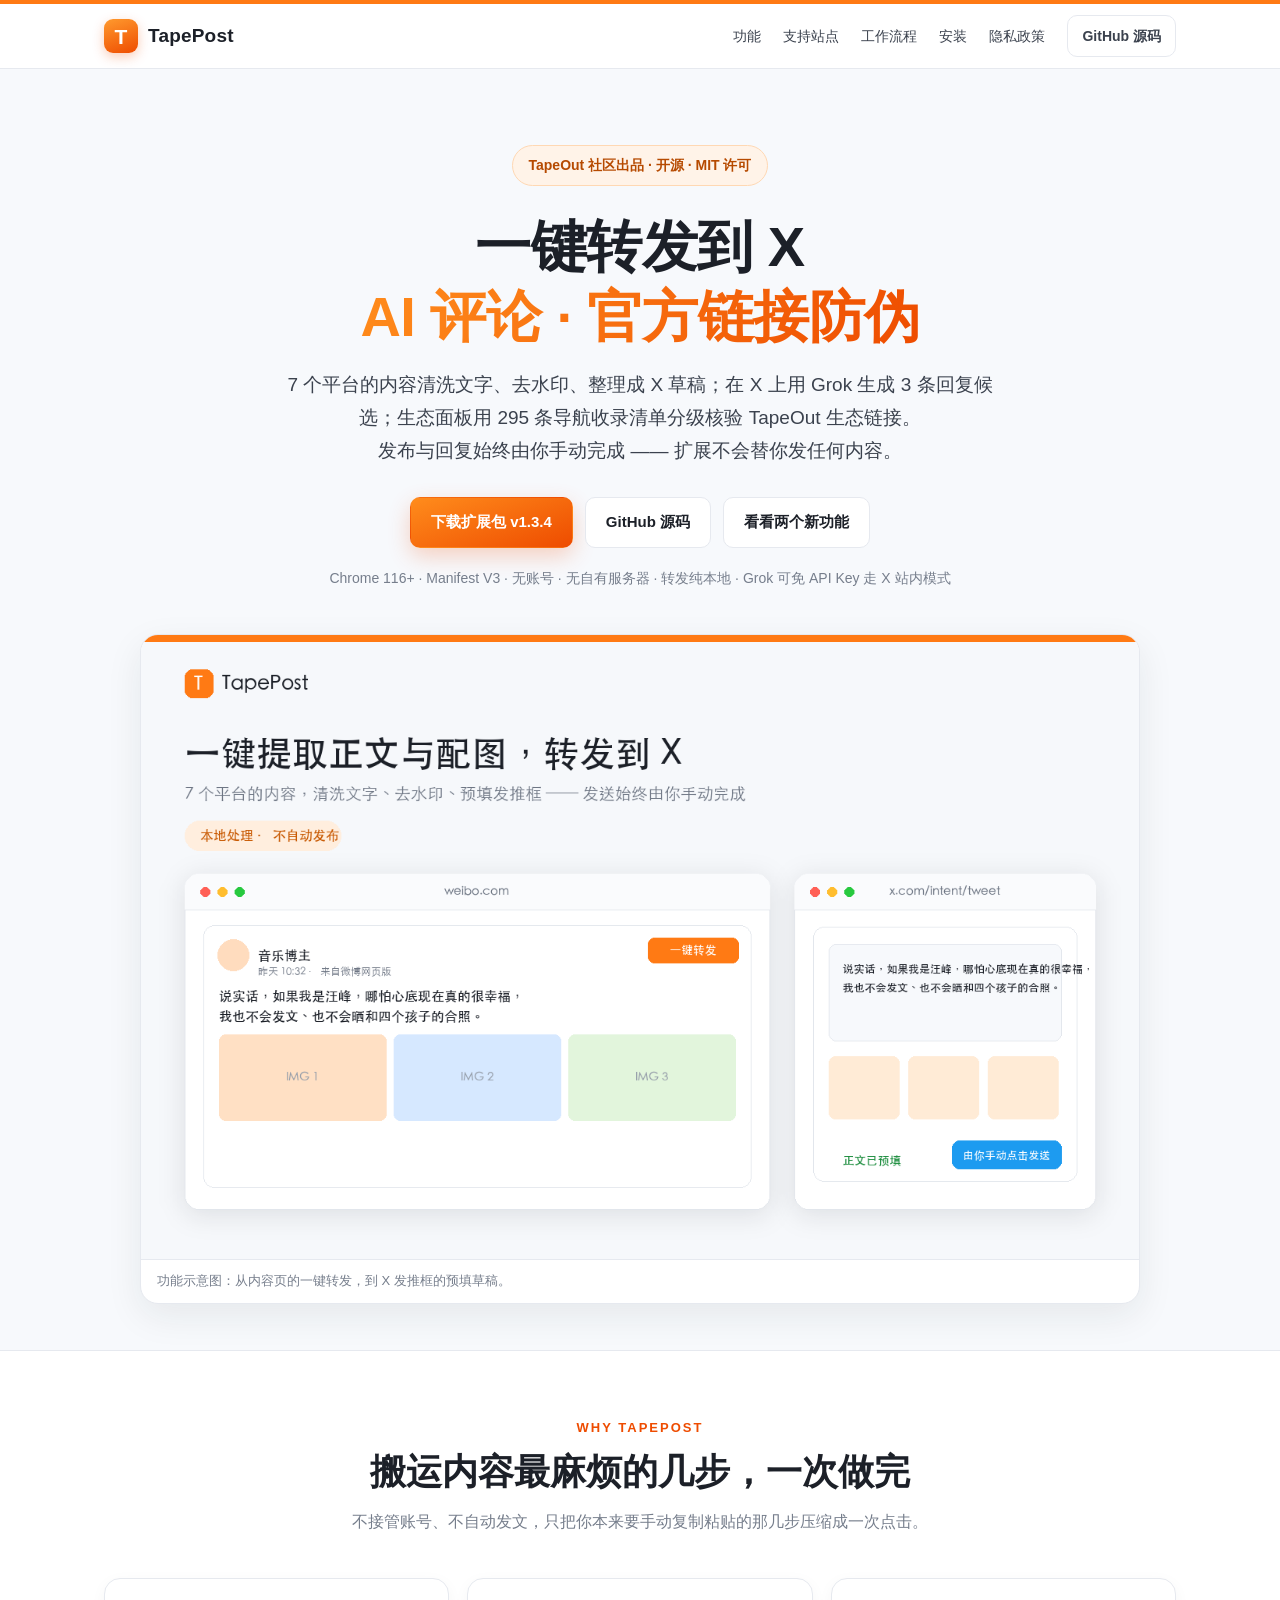
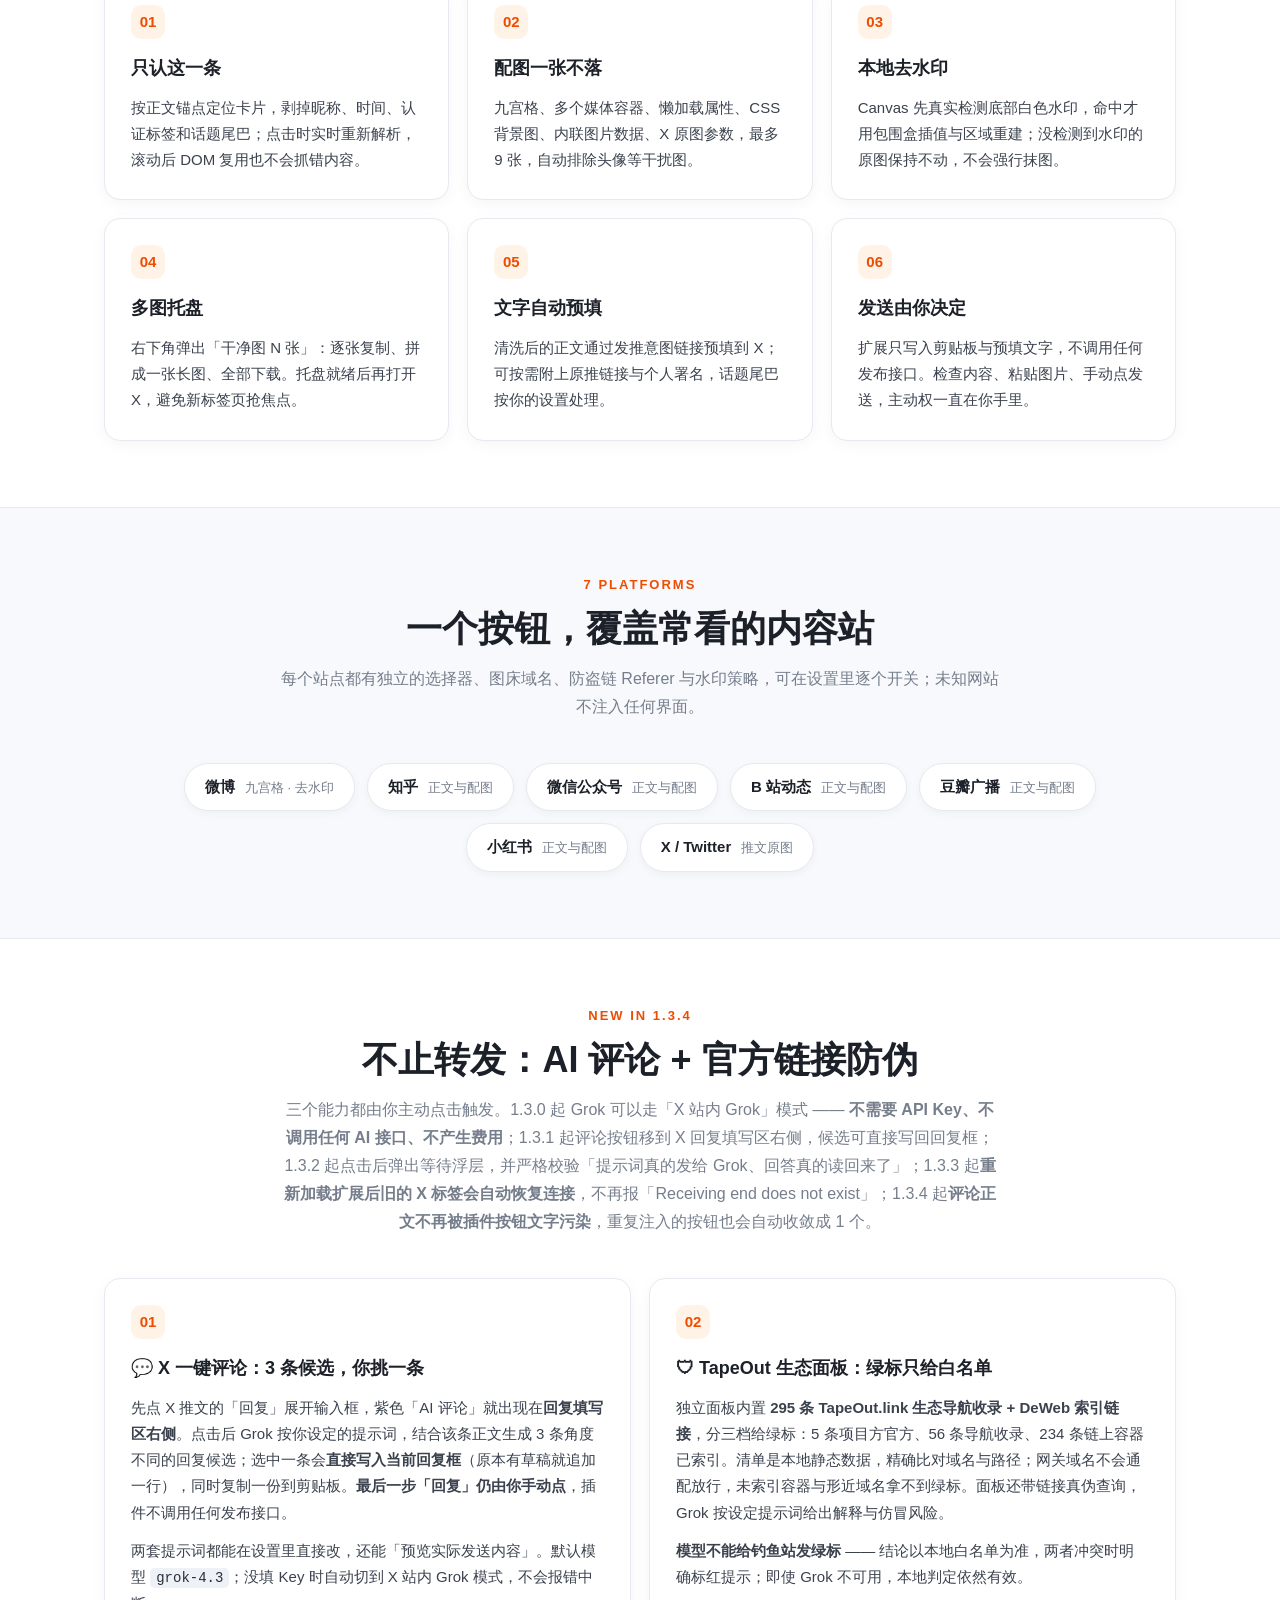
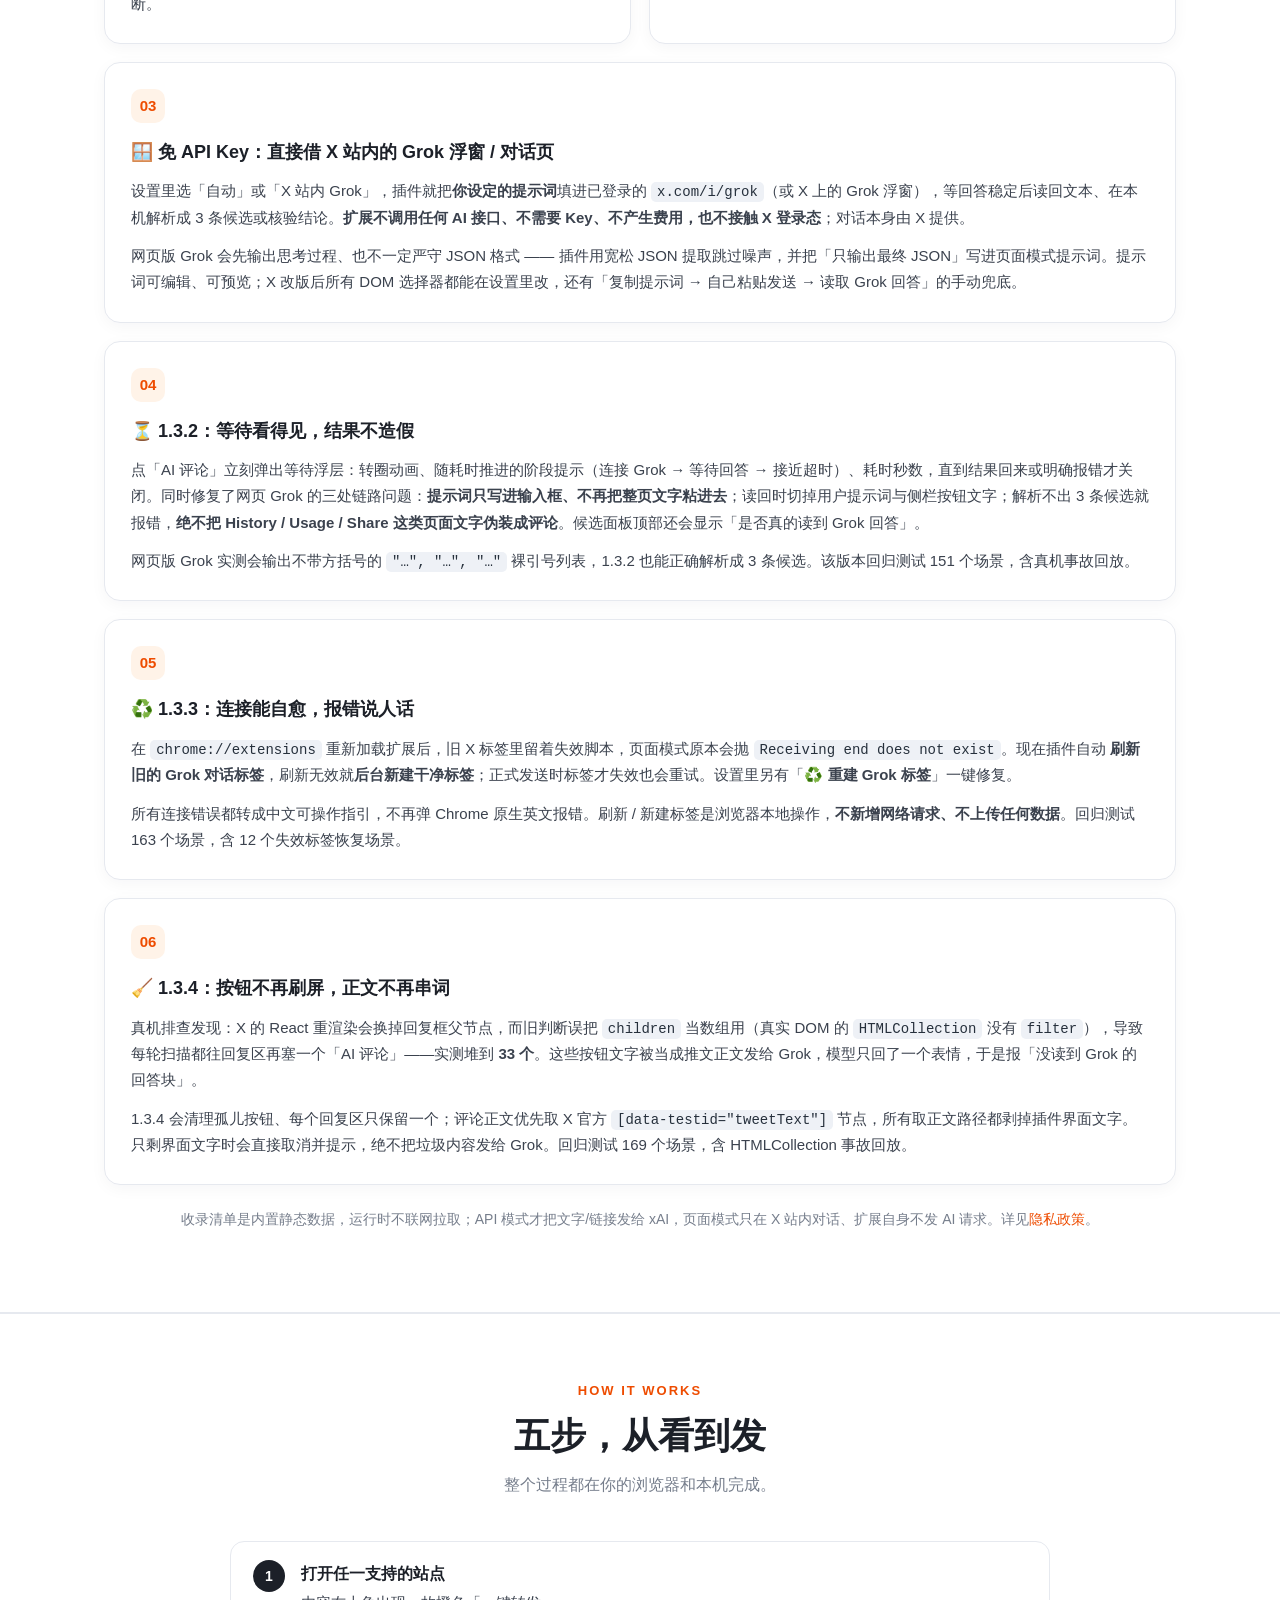
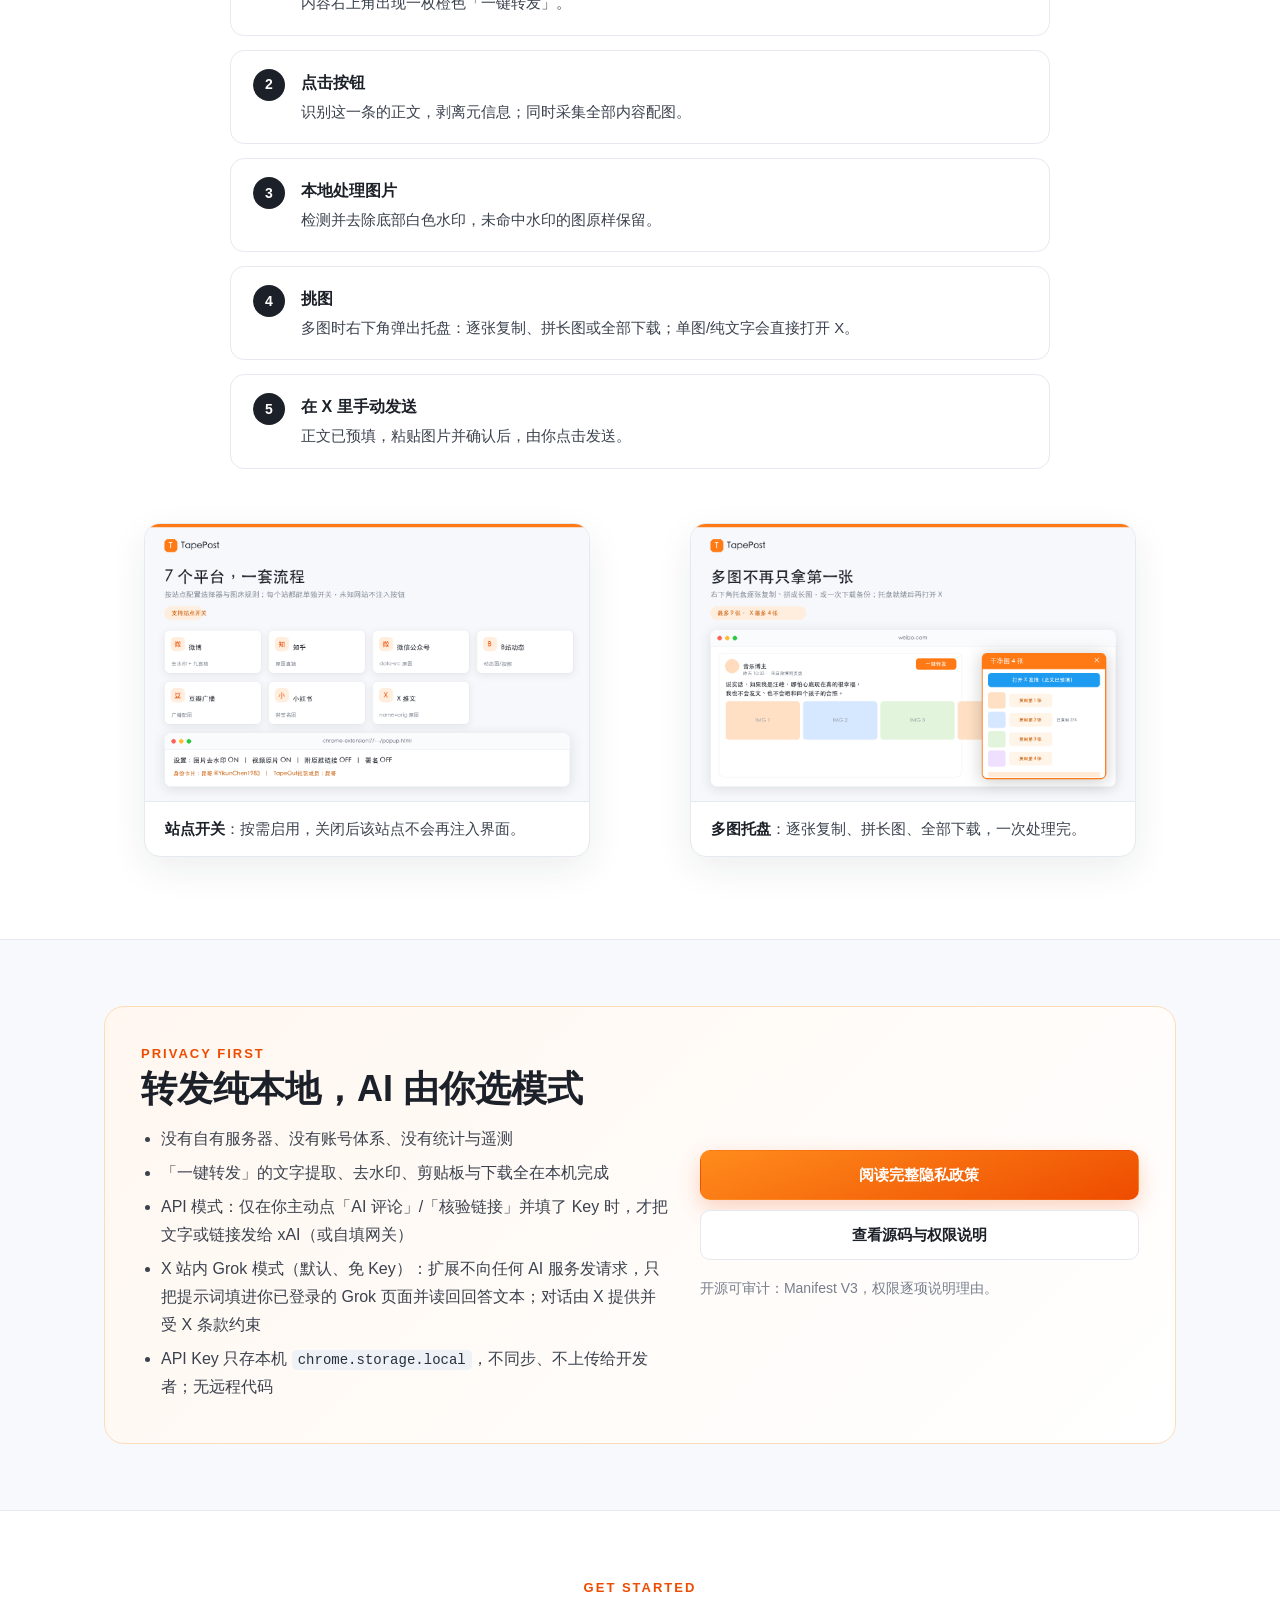
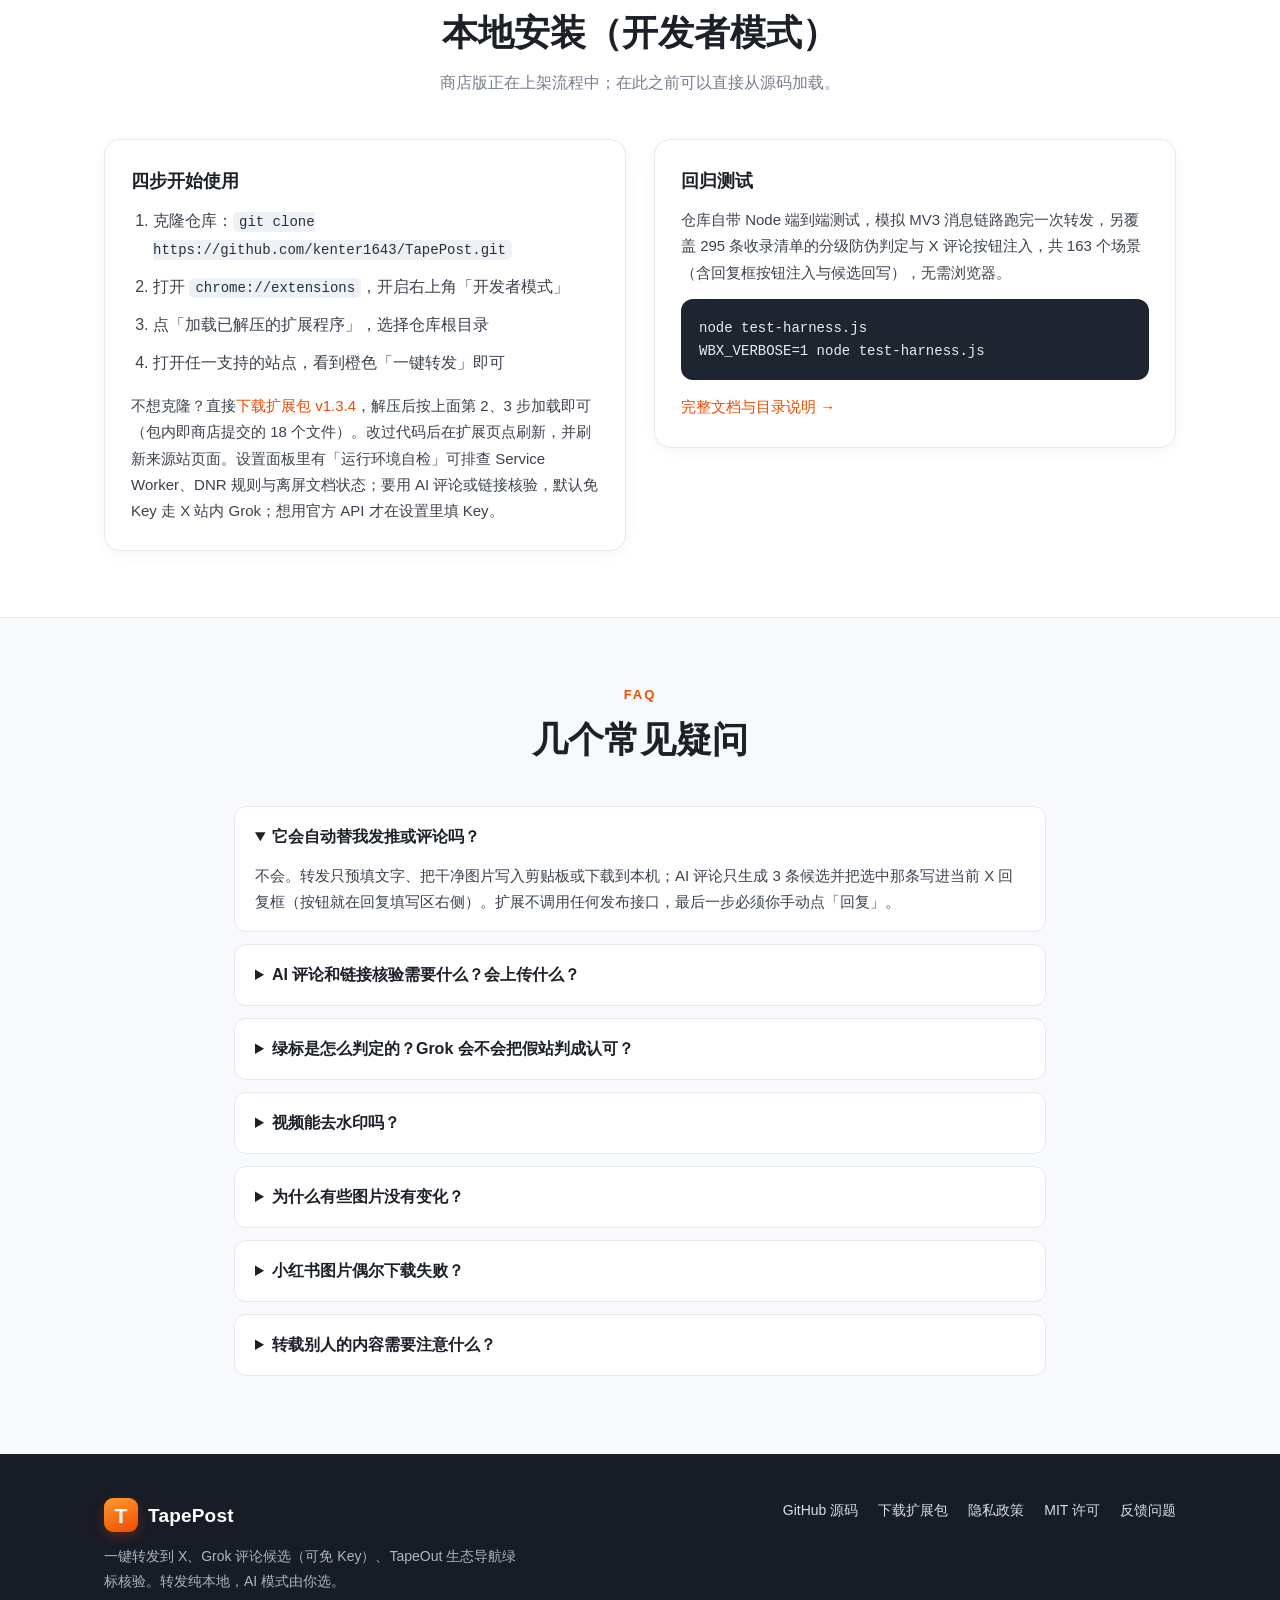
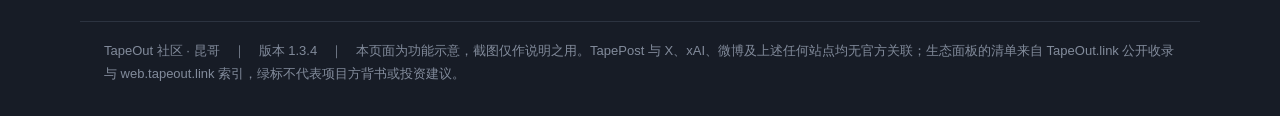
==== docs/index.html @ f0381701 "TapePost 1.3.4: 修复回复框重复注入 33 个 AI 评论按钮导致正文被污染、Grok 读不到回答" ====
<!doctype html>
<html lang="zh-CN">
<head>
<meta charset="utf-8">
<meta name="viewport" content="width=device-width, initial-scale=1">
<title>TapePost · 一键转发到 X</title>
<meta name="description" content="TapePost 是一个纯本地的 Chrome 扩展：在微博、知乎、公众号、B站动态、豆瓣、小红书、X 一键提取正文与全部配图，清洗文字、去水印，预填到 X 由你手动发送。无服务器、无遥测。">
<meta property="og:title" content="TapePost · 一键转发到 X">
<meta property="og:description" content="7 个平台的内容，整理成一条 X 草稿素材。发送始终由你手动完成。">
<meta property="og:image" content="assets/screenshots/01_overview_1280x800.png">
<link rel="icon" href="assets/icon256.png">
<style>
  :root{
    --orange:#ff7a14; --orange-deep:#ee4c00; --orange-soft:#fff3e8;
    --ink:#1c2028; --body:#3b424e; --muted:#767e8c; --line:#e6e9ef;
    --bg:#f7f9fc; --card:#ffffff; --blue:#1d9bf0;
    --shadow:0 12px 36px rgba(28,32,40,.08);
  }
  *{box-sizing:border-box}
  html{scroll-behavior:smooth}
  body{margin:0;background:var(--bg);color:var(--body);
       font:16px/1.75 -apple-system,BlinkMacSystemFont,"PingFang SC","Hiragino Sans GB","Microsoft YaHei",sans-serif;}
  a{color:var(--orange-deep);text-decoration:none}
  a:hover{text-decoration:underline}
  img{max-width:100%;display:block}
  .wrap{max-width:1120px;margin:0 auto;padding:0 24px}
  .top{border-top:4px solid var(--orange)}

  header{position:sticky;top:0;z-index:20;background:rgba(255,255,255,.92);
         backdrop-filter:saturate(180%) blur(12px);border-bottom:1px solid var(--line)}
  .nav{display:flex;align-items:center;gap:28px;height:64px}
  .brand{display:flex;align-items:center;gap:10px;font-size:19px;font-weight:800;color:var(--ink);letter-spacing:.2px}
  .brand:hover{text-decoration:none}
  .mark{width:34px;height:34px;border-radius:9px;background:linear-gradient(160deg,#ff9a2e,var(--orange-deep));
        color:#fff;display:grid;place-items:center;font-size:21px;font-weight:800;
        box-shadow:0 4px 12px rgba(238,76,0,.28)}
  .nav-links{display:flex;gap:22px;margin-left:auto;align-items:center;font-size:14px}
  .nav-links a{color:var(--body)}
  .btn{display:inline-flex;align-items:center;justify-content:center;gap:8px;
       padding:11px 20px;border-radius:10px;font-size:15px;font-weight:600;
       border:1px solid transparent;transition:transform .15s ease,box-shadow .15s ease}
  .btn:hover{text-decoration:none;transform:translateY(-1px)}
  .btn-primary{background:linear-gradient(160deg,#ff8c1c,var(--orange-deep));color:#fff;
               box-shadow:0 8px 22px rgba(238,76,0,.24)}
  .btn-ghost{background:#fff;color:var(--ink);border-color:var(--line)}
  .btn-sm{padding:8px 14px;font-size:14px}
  .btn-blue{background:var(--blue);color:#fff}

  .hero{padding:76px 0 46px;text-align:center}
  .eyebrow{display:inline-flex;align-items:center;gap:8px;background:var(--orange-soft);
           border:1px solid #ffd8b3;color:#b64a00;border-radius:999px;
           padding:7px 16px;font-size:14px;font-weight:600}
  h1{font-size:clamp(34px,5.2vw,56px);line-height:1.25;color:var(--ink);
     margin:26px 0 16px;letter-spacing:-.5px;font-weight:800}
  h1 .accent{background:linear-gradient(120deg,#ff8c1c,#ee4c00);-webkit-background-clip:text;
             background-clip:text;color:transparent}
  .lead{font-size:19px;max-width:720px;margin:0 auto;color:var(--body)}
  .hero-actions{display:flex;gap:12px;justify-content:center;flex-wrap:wrap;margin:30px 0 18px}
  .micro{font-size:14px;color:var(--muted)}
  .hero-shot{margin:44px auto 0;max-width:1000px;border-radius:18px;overflow:hidden;
             border:1px solid var(--line);box-shadow:var(--shadow);background:#fff}
  .hero-shot figcaption{font-size:13px;color:var(--muted);padding:10px 16px;
                        border-top:1px solid var(--line);text-align:left}

  section{padding:66px 0}
  section.alt{background:#fff;border-top:1px solid var(--line);border-bottom:1px solid var(--line)}
  .sec-head{max-width:720px;margin:0 auto 42px;text-align:center}
  .kicker{font-size:13px;font-weight:700;letter-spacing:2px;color:var(--orange-deep);text-transform:uppercase}
  h2{font-size:clamp(26px,3.4vw,36px);color:var(--ink);margin:10px 0 12px;line-height:1.3}
  .sec-head p{color:var(--muted);margin:0}

  .grid{display:grid;gap:18px}
  .grid-3{grid-template-columns:repeat(3,1fr)}
  .grid-2{grid-template-columns:repeat(2,1fr)}
  .card{background:var(--card);border:1px solid var(--line);border-radius:16px;
        padding:26px;box-shadow:0 4px 16px rgba(28,32,40,.04)}
  .card h3{margin:0 0 10px;font-size:18px;color:var(--ink)}
  .card p{margin:0;font-size:15px;color:var(--body)}
  .num{display:inline-grid;place-items:center;width:34px;height:34px;border-radius:10px;
       background:var(--orange-soft);color:var(--orange-deep);font-weight:800;font-size:15px;margin-bottom:14px}

  .sites{display:flex;flex-wrap:wrap;gap:12px;justify-content:center}
  .chip{background:#fff;border:1px solid var(--line);border-radius:999px;
        padding:10px 20px;font-size:15px;font-weight:600;color:var(--ink);
        box-shadow:0 3px 10px rgba(28,32,40,.04)}
  .chip span{color:var(--muted);font-weight:400;font-size:13px;margin-left:6px}

  .steps{counter-reset:s;display:grid;gap:14px;max-width:820px;margin:0 auto}
  .step{display:flex;gap:16px;align-items:flex-start;background:#fff;
        border:1px solid var(--line);border-radius:14px;padding:18px 22px}
  .step .n{flex:0 0 32px;height:32px;border-radius:50%;background:var(--ink);color:#fff;
           display:grid;place-items:center;font-weight:700;font-size:14px}
  .step strong{color:var(--ink)}
  .step p{margin:2px 0 0;font-size:15px}

  .shots{display:grid;grid-template-columns:1fr 1fr;gap:20px}
  .shot-card{background:#fff;border:1px solid var(--line);border-radius:16px;overflow:hidden;
             box-shadow:var(--shadow)}
  .shot-card img{width:100%;height:auto}
  .shot-card .cap{padding:14px 20px;font-size:15px;color:var(--body);border-top:1px solid var(--line)}
  .shot-card .cap strong{color:var(--ink)}

  .privacy-box{display:grid;grid-template-columns:1.2fr 1fr;gap:32px;align-items:center;
               background:linear-gradient(135deg,#fff7f0,#fff);border:1px solid #ffdcb8;
               border-radius:20px;padding:36px}
  .privacy-box h2{margin:0 0 12px}
  .privacy-box ul{margin:0;padding-left:20px}
  .privacy-box li{margin:6px 0}
  .privacy-actions{display:flex;flex-direction:column;gap:10px}

  .install{display:grid;grid-template-columns:1fr 1fr;gap:28px;align-items:start}
  .install ol{padding-left:22px;margin:0}
  .install li{margin:10px 0}
  code{background:#eef1f6;padding:2px 6px;border-radius:5px;font-size:14px;color:#26303c}
  pre{background:#1e2430;color:#e8edf5;border-radius:12px;padding:18px;overflow:auto;font-size:13px;line-height:1.6}
  pre code{background:none;color:inherit;padding:0}

  details{background:#fff;border:1px solid var(--line);border-radius:12px;padding:16px 20px;margin-bottom:12px}
  summary{cursor:pointer;font-weight:600;color:var(--ink)}
  details p{margin:12px 0 0;font-size:15px}

  footer{background:#171c26;color:#aeb6c4;padding:44px 0 32px;font-size:14px}
  .foot{display:flex;flex-wrap:wrap;gap:24px;justify-content:space-between;align-items:flex-start}
  .foot .brand{color:#fff}
  .foot a{color:#d8dee8}
  .foot-links{display:flex;gap:20px;flex-wrap:wrap}
  .fine{max-width:1120px;margin:28px auto 0;padding:18px 24px 0;border-top:1px solid #2c3340;color:#828b9b;font-size:13px}

  @media (max-width:860px){
    .grid-3,.grid-2,.shots,.privacy-box,.install{grid-template-columns:1fr}
    .nav-links a:not(.btn){display:none}
    .hero{padding:52px 0 30px}
    section{padding:48px 0}
    .privacy-box{padding:26px}
  }
</style>
</head>
<body>
<div class="top"></div>
<header>
  <div class="wrap nav">
    <a class="brand" href="#top"><span class="mark">T</span> TapePost</a>
    <nav class="nav-links">
      <a href="#features">功能</a>
      <a href="#sites">支持站点</a>
      <a href="#flow">工作流程</a>
      <a href="#install">安装</a>
      <a href="privacy.html">隐私政策</a>
      <a class="btn btn-ghost btn-sm" href="https://github.com/kenter1643/TapePost">GitHub 源码</a>
    </nav>
  </div>
</header>

<main id="top">
  <section class="hero">
    <div class="wrap">
      <div class="eyebrow">TapeOut 社区出品 · 开源 · MIT 许可</div>
      <h1>一键转发到 X<br><span class="accent">AI 评论 · 官方链接防伪</span></h1>
      <p class="lead">7 个平台的内容清洗文字、去水印、整理成 X 草稿；在 X 上用 Grok 生成 3 条回复候选；生态面板用 295 条导航收录清单分级核验 TapeOut 生态链接。<br>发布与回复始终由你手动完成 —— 扩展不会替你发任何内容。</p>
      <div class="hero-actions">
        <a class="btn btn-primary" href="assets/TapePost_1.3.4_store.zip" download>下载扩展包 v1.3.4</a>
        <a class="btn btn-ghost" href="https://github.com/kenter1643/TapePost">GitHub 源码</a>
        <a class="btn btn-ghost" href="#ai">看看两个新功能</a>
      </div>
      <p class="micro">Chrome 116+ · Manifest V3 · 无账号 · 无自有服务器 · 转发纯本地 · Grok 可免 API Key 走 X 站内模式</p>
      <figure class="hero-shot">
        <img src="assets/screenshots/01_overview_1280x800.png" alt="TapePost 工作流程示意：左侧微博内容右上角的一键转发按钮，右侧 X 发推框已预填正文">
        <figcaption>功能示意图：从内容页的一键转发，到 X 发推框的预填草稿。</figcaption>
      </figure>
    </div>
  </section>

  <section id="features" class="alt">
    <div class="wrap">
      <div class="sec-head">
        <div class="kicker">Why TapePost</div>
        <h2>搬运内容最麻烦的几步，一次做完</h2>
        <p>不接管账号、不自动发文，只把你本来要手动复制粘贴的那几步压缩成一次点击。</p>
      </div>
      <div class="grid grid-3">
        <div class="card"><div class="num">01</div><h3>只认这一条</h3><p>按正文锚点定位卡片，剥掉昵称、时间、认证标签和话题尾巴；点击时实时重新解析，滚动后 DOM 复用也不会抓错内容。</p></div>
        <div class="card"><div class="num">02</div><h3>配图一张不落</h3><p>九宫格、多个媒体容器、懒加载属性、CSS 背景图、内联图片数据、X 原图参数，最多 9 张，自动排除头像等干扰图。</p></div>
        <div class="card"><div class="num">03</div><h3>本地去水印</h3><p>Canvas 先真实检测底部白色水印，命中才用包围盒插值与区域重建；没检测到水印的原图保持不动，不会强行抹图。</p></div>
        <div class="card"><div class="num">04</div><h3>多图托盘</h3><p>右下角弹出「干净图 N 张」：逐张复制、拼成一张长图、全部下载。托盘就绪后再打开 X，避免新标签页抢焦点。</p></div>
        <div class="card"><div class="num">05</div><h3>文字自动预填</h3><p>清洗后的正文通过发推意图链接预填到 X；可按需附上原推链接与个人署名，话题尾巴按你的设置处理。</p></div>
        <div class="card"><div class="num">06</div><h3>发送由你决定</h3><p>扩展只写入剪贴板与预填文字，不调用任何发布接口。检查内容、粘贴图片、手动点发送，主动权一直在你手里。</p></div>
      </div>
    </div>
  </section>

  <section id="sites">
    <div class="wrap">
      <div class="sec-head">
        <div class="kicker">7 platforms</div>
        <h2>一个按钮，覆盖常看的内容站</h2>
        <p>每个站点都有独立的选择器、图床域名、防盗链 Referer 与水印策略，可在设置里逐个开关；未知网站不注入任何界面。</p>
      </div>
      <div class="sites">
        <div class="chip">微博 <span>九宫格 · 去水印</span></div>
        <div class="chip">知乎 <span>正文与配图</span></div>
        <div class="chip">微信公众号 <span>正文与配图</span></div>
        <div class="chip">B 站动态 <span>正文与配图</span></div>
        <div class="chip">豆瓣广播 <span>正文与配图</span></div>
        <div class="chip">小红书 <span>正文与配图</span></div>
        <div class="chip">X / Twitter <span>推文原图</span></div>
      </div>
    </div>
  </section>

  <section id="ai" class="alt">
    <div class="wrap">
      <div class="sec-head">
        <div class="kicker">New in 1.3.4</div>
        <h2>不止转发：AI 评论 + 官方链接防伪</h2>
        <p>三个能力都由你主动点击触发。1.3.0 起 Grok 可以走「X 站内 Grok」模式 —— <strong>不需要 API Key、不调用任何 AI 接口、不产生费用</strong>；1.3.1 起评论按钮移到 X 回复填写区右侧，候选可直接写回回复框；1.3.2 起点击后弹出等待浮层，并严格校验「提示词真的发给 Grok、回答真的读回来了」；1.3.3 起<strong>重新加载扩展后旧的 X 标签会自动恢复连接</strong>，不再报「Receiving end does not exist」；1.3.4 起<strong>评论正文不再被插件按钮文字污染</strong>，重复注入的按钮也会自动收敛成 1 个。</p>
      </div>
      <div class="grid grid-2">
        <div class="card">
          <div class="num">01</div>
          <h3>💬 X 一键评论：3 条候选，你挑一条</h3>
          <p>先点 X 推文的「回复」展开输入框，紫色「AI 评论」就出现在<strong>回复填写区右侧</strong>。点击后 Grok 按你设定的提示词，结合该条正文生成 3 条角度不同的回复候选；选中一条会<strong>直接写入当前回复框</strong>（原本有草稿就追加一行），同时复制一份到剪贴板。<strong>最后一步「回复」仍由你手动点</strong>，插件不调用任何发布接口。</p>
          <p style="margin-top:12px">两套提示词都能在设置里直接改，还能「预览实际发送内容」。默认模型 <code>grok-4.3</code>；没填 Key 时自动切到 X 站内 Grok 模式，不会报错中断。</p>
        </div>
        <div class="card">
          <div class="num">02</div>
          <h3>🛡 TapeOut 生态面板：绿标只给白名单</h3>
          <p>独立面板内置 <strong>295 条 TapeOut.link 生态导航收录 + DeWeb 索引链接</strong>，分三档给绿标：5 条项目方官方、56 条导航收录、234 条链上容器已索引。清单是本地静态数据，精确比对域名与路径；网关域名不会通配放行，未索引容器与形近域名拿不到绿标。面板还带链接真伪查询，Grok 按设定提示词给出解释与仿冒风险。</p>
          <p style="margin-top:12px"><strong>模型不能给钓鱼站发绿标</strong> —— 结论以本地白名单为准，两者冲突时明确标红提示；即使 Grok 不可用，本地判定依然有效。</p>
        </div>
      </div>
      <div class="card" style="margin-top:18px">
        <div class="num">03</div>
        <h3>🪟 免 API Key：直接借 X 站内的 Grok 浮窗 / 对话页</h3>
        <p>设置里选「自动」或「X 站内 Grok」，插件就把<strong>你设定的提示词</strong>填进已登录的 <code>x.com/i/grok</code>（或 X 上的 Grok 浮窗），等回答稳定后读回文本、在本机解析成 3 条候选或核验结论。<strong>扩展不调用任何 AI 接口、不需要 Key、不产生费用，也不接触 X 登录态</strong>；对话本身由 X 提供。</p>
        <p style="margin-top:12px">网页版 Grok 会先输出思考过程、也不一定严守 JSON 格式 —— 插件用宽松 JSON 提取跳过噪声，并把「只输出最终 JSON」写进页面模式提示词。提示词可编辑、可预览；X 改版后所有 DOM 选择器都能在设置里改，还有「复制提示词 → 自己粘贴发送 → 读取 Grok 回答」的手动兜底。</p>
      </div>
      <div class="card" style="margin-top:18px">
        <div class="num">04</div>
        <h3>⏳ 1.3.2：等待看得见，结果不造假</h3>
        <p>点「AI 评论」立刻弹出等待浮层：转圈动画、随耗时推进的阶段提示（连接 Grok → 等待回答 → 接近超时）、耗时秒数，直到结果回来或明确报错才关闭。同时修复了网页 Grok 的三处链路问题：<strong>提示词只写进输入框、不再把整页文字粘进去</strong>；读回时切掉用户提示词与侧栏按钮文字；解析不出 3 条候选就报错，<strong>绝不把 History / Usage / Share 这类页面文字伪装成评论</strong>。候选面板顶部还会显示「是否真的读到 Grok 回答」。</p>
        <p style="margin-top:12px">网页版 Grok 实测会输出不带方括号的 <code>"…", "…", "…"</code> 裸引号列表，1.3.2 也能正确解析成 3 条候选。该版本回归测试 151 个场景，含真机事故回放。</p>
      </div>
      <div class="card" style="margin-top:18px">
        <div class="num">05</div>
        <h3>♻️ 1.3.3：连接能自愈，报错说人话</h3>
        <p>在 <code>chrome://extensions</code> 重新加载扩展后，旧 X 标签里留着失效脚本，页面模式原本会抛 <code>Receiving end does not exist</code>。现在插件自动 <strong>刷新旧的 Grok 对话标签</strong>，刷新无效就<strong>后台新建干净标签</strong>；正式发送时标签才失效也会重试。设置里另有「<strong>♻️ 重建 Grok 标签</strong>」一键修复。</p>
        <p style="margin-top:12px">所有连接错误都转成中文可操作指引，不再弹 Chrome 原生英文报错。刷新 / 新建标签是浏览器本地操作，<strong>不新增网络请求、不上传任何数据</strong>。回归测试 163 个场景，含 12 个失效标签恢复场景。</p>
      </div>
      <div class="card" style="margin-top:18px">
        <div class="num">06</div>
        <h3>🧹 1.3.4：按钮不再刷屏，正文不再串词</h3>
        <p>真机排查发现：X 的 React 重渲染会换掉回复框父节点，而旧判断误把 <code>children</code> 当数组用（真实 DOM 的 <code>HTMLCollection</code> 没有 <code>filter</code>），导致每轮扫描都往回复区再塞一个「AI 评论」——实测堆到 <strong>33 个</strong>。这些按钮文字被当成推文正文发给 Grok，模型只回了一个表情，于是报「没读到 Grok 的回答块」。</p>
        <p style="margin-top:12px">1.3.4 会清理孤儿按钮、每个回复区只保留一个；评论正文优先取 X 官方 <code>[data-testid="tweetText"]</code> 节点，所有取正文路径都剥掉插件界面文字。只剩界面文字时会直接取消并提示，绝不把垃圾内容发给 Grok。回归测试 169 个场景，含 HTMLCollection 事故回放。</p>
      </div>
      <p class="micro" style="text-align:center;margin-top:22px">收录清单是内置静态数据，运行时不联网拉取；API 模式才把文字/链接发给 xAI，页面模式只在 X 站内对话、扩展自身不发 AI 请求。详见<a href="privacy.html">隐私政策</a>。</p>
    </div>
  </section>

  <section id="flow" class="alt">
    <div class="wrap">
      <div class="sec-head">
        <div class="kicker">How it works</div>
        <h2>五步，从看到发</h2>
        <p>整个过程都在你的浏览器和本机完成。</p>
      </div>
      <div class="steps">
        <div class="step"><div class="n">1</div><div><strong>打开任一支持的站点</strong><p>内容右上角出现一枚橙色「一键转发」。</p></div></div>
        <div class="step"><div class="n">2</div><div><strong>点击按钮</strong><p>识别这一条的正文，剥离元信息；同时采集全部内容配图。</p></div></div>
        <div class="step"><div class="n">3</div><div><strong>本地处理图片</strong><p>检测并去除底部白色水印，未命中水印的图原样保留。</p></div></div>
        <div class="step"><div class="n">4</div><div><strong>挑图</strong><p>多图时右下角弹出托盘：逐张复制、拼长图或全部下载；单图/纯文字会直接打开 X。</p></div></div>
        <div class="step"><div class="n">5</div><div><strong>在 X 里手动发送</strong><p>正文已预填，粘贴图片并确认后，由你点击发送。</p></div></div>
      </div>
      <div class="shots" style="margin-top:38px">
        <figure class="shot-card">
          <img src="assets/screenshots/02_sites_1280x800.png" alt="站点设置面板示意图：7 个站点开关与去水印选项" loading="lazy">
          <div class="cap"><strong>站点开关</strong>：按需启用，关闭后该站点不会再注入界面。</div>
        </figure>
        <figure class="shot-card">
          <img src="assets/screenshots/03_gallery_1280x800.png" alt="多图托盘示意图：干净图列表与复制、拼图、下载操作" loading="lazy">
          <div class="cap"><strong>多图托盘</strong>：逐张复制、拼长图、全部下载，一次处理完。</div>
        </figure>
      </div>
    </div>
  </section>

  <section id="privacy">
    <div class="wrap">
      <div class="privacy-box">
        <div>
          <div class="kicker">Privacy first</div>
          <h2>转发纯本地，AI 由你选模式</h2>
          <ul>
            <li>没有自有服务器、没有账号体系、没有统计与遥测</li>
            <li>「一键转发」的文字提取、去水印、剪贴板与下载全在本机完成</li>
            <li>API 模式：仅在你主动点「AI 评论」/「核验链接」并填了 Key 时，才把文字或链接发给 xAI（或自填网关）</li>
            <li>X 站内 Grok 模式（默认、免 Key）：扩展不向任何 AI 服务发请求，只把提示词填进你已登录的 Grok 页面并读回回答文本；对话由 X 提供并受 X 条款约束</li>
            <li>API Key 只存本机 <code>chrome.storage.local</code>，不同步、不上传给开发者；无远程代码</li>
          </ul>
        </div>
        <div class="privacy-actions">
          <a class="btn btn-primary" href="privacy.html">阅读完整隐私政策</a>
          <a class="btn btn-ghost" href="https://github.com/kenter1643/TapePost/blob/main/README.md">查看源码与权限说明</a>
          <p class="micro" style="margin:6px 0 0">开源可审计：Manifest V3，权限逐项说明理由。</p>
        </div>
      </div>
    </div>
  </section>

  <section id="install" class="alt">
    <div class="wrap">
      <div class="sec-head">
        <div class="kicker">Get started</div>
        <h2>本地安装（开发者模式）</h2>
        <p>商店版正在上架流程中；在此之前可以直接从源码加载。</p>
      </div>
      <div class="install">
        <div class="card">
          <h3>四步开始使用</h3>
          <ol>
            <li>克隆仓库：<code>git clone https://github.com/kenter1643/TapePost.git</code></li>
            <li>打开 <code>chrome://extensions</code>，开启右上角「开发者模式」</li>
            <li>点「加载已解压的扩展程序」，选择仓库根目录</li>
            <li>打开任一支持的站点，看到橙色「一键转发」即可</li>
          </ol>
          <p style="margin-top:16px">不想克隆？直接<a href="assets/TapePost_1.3.4_store.zip" download>下载扩展包 v1.3.4</a>，解压后按上面第 2、3 步加载即可（包内即商店提交的 18 个文件）。改过代码后在扩展页点刷新，并刷新来源站页面。设置面板里有「运行环境自检」可排查 Service Worker、DNR 规则与离屏文档状态；要用 AI 评论或链接核验，默认免 Key 走 X 站内 Grok；想用官方 API 才在设置里填 Key。</p>
        </div>
        <div>
          <div class="card">
            <h3>回归测试</h3>
            <p>仓库自带 Node 端到端测试，模拟 MV3 消息链路跑完一次转发，另覆盖 295 条收录清单的分级防伪判定与 X 评论按钮注入，共 163 个场景（含回复框按钮注入与候选回写），无需浏览器。</p>
            <pre><code>node test-harness.js
WBX_VERBOSE=1 node test-harness.js</code></pre>
            <p style="margin-top:14px"><a href="https://github.com/kenter1643/TapePost/blob/main/README.md">完整文档与目录说明 →</a></p>
          </div>
        </div>
      </div>
    </div>
  </section>

  <section id="faq">
    <div class="wrap" style="max-width:860px">
      <div class="sec-head">
        <div class="kicker">FAQ</div>
        <h2>几个常见疑问</h2>
      </div>
      <details open><summary>它会自动替我发推或评论吗？</summary><p>不会。转发只预填文字、把干净图片写入剪贴板或下载到本机；AI 评论只生成 3 条候选并把选中那条写进当前 X 回复框（按钮就在回复填写区右侧）。扩展不调用任何发布接口，最后一步必须你手动点「回复」。</p></details>
      <details><summary>AI 评论和链接核验需要什么？会上传什么？</summary><p>默认不需要 Key：用「X 站内 Grok」模式，扩展把提示词填进你已登录的 x.com Grok 页面，由 X 完成对话，插件只读回回答文本在本机解析，不向 xAI 发任何请求。若切到 API 模式，才需要你自己的 xAI Key（只存本机），点击时发送推文正文（最多 1200 字符）或待核验链接 + 本地结论、清单摘要与提示词。两种模式都不发送浏览历史、Cookie、登录态、图片文件或其它标签页内容。调用费用只在 API 模式产生。</p></details>
      <details><summary>绿标是怎么判定的？Grok 会不会把假站判成认可？</summary><p>绿标由扩展内置的 295 条收录清单精确比对得出：5 条项目方官方、56 条导航站编辑收录、234 条链上容器已索引，三档都算导航认可但界面分级显示（链上容器不代表项目方背书）。只有少数独立官网允许同域任意路径，网关域名按精确地址比对。Grok 只负责解释理由和识别形近域名、Punycode、短链等风险；即使模型误判，本地未命中也不会给绿标，界面还会标红提示冲突。</p></details>
      <details><summary>视频能去水印吗？</summary><p>微博视频会尝试通过公开接口取高清地址；X 视频通常是 HLS / blob 流，暂不能导出干净 mp4。其余站点只能取页面中出现的直链。</p></details>
      <details><summary>为什么有些图片没有变化？</summary><p>去水印是「先检测、后重建」：只有检测到底部白色水印才处理，检测不到时原图保留，避免把正常图片抹坏。各站水印样式不同，效果会有差异。</p></details>
      <details><summary>小红书图片偶尔下载失败？</summary><p>它的图片地址带时效签名，过期后刷新来源页面再点一次即可。其它图床的防盗链由扩展自动注入对应 Referer 处理。</p></details>
      <details><summary>转载别人的内容需要注意什么？</summary><p>内容权利属于原作者，转载或二创前请自行确认授权，建议开启设置里的「附原推链接」标注来源。TapePost 与 X 及上述任何站点均无官方关联。</p></details>
    </div>
  </section>
</main>

<footer>
  <div class="wrap foot">
    <div>
      <a class="brand" href="#top"><span class="mark">T</span> TapePost</a>
      <p style="margin:12px 0 0;max-width:420px">一键转发到 X、Grok 评论候选（可免 Key）、TapeOut 生态导航绿标核验。转发纯本地，AI 模式由你选。</p>
    </div>
    <div class="foot-links">
      <a href="https://github.com/kenter1643/TapePost">GitHub 源码</a>
      <a href="assets/TapePost_1.3.4_store.zip" download>下载扩展包</a>
      <a href="privacy.html">隐私政策</a>
      <a href="https://github.com/kenter1643/TapePost/blob/main/LICENSE">MIT 许可</a>
      <a href="https://github.com/kenter1643/TapePost/issues">反馈问题</a>
    </div>
  </div>
  <div class="fine">TapeOut 社区 · 昆哥　｜　版本 1.3.4　｜　本页面为功能示意，截图仅作说明之用。TapePost 与 X、xAI、微博及上述任何站点均无官方关联；生态面板的清单来自 TapeOut.link 公开收录与 web.tapeout.link 索引，绿标不代表项目方背书或投资建议。</div>
</footer>
</body>
</html>
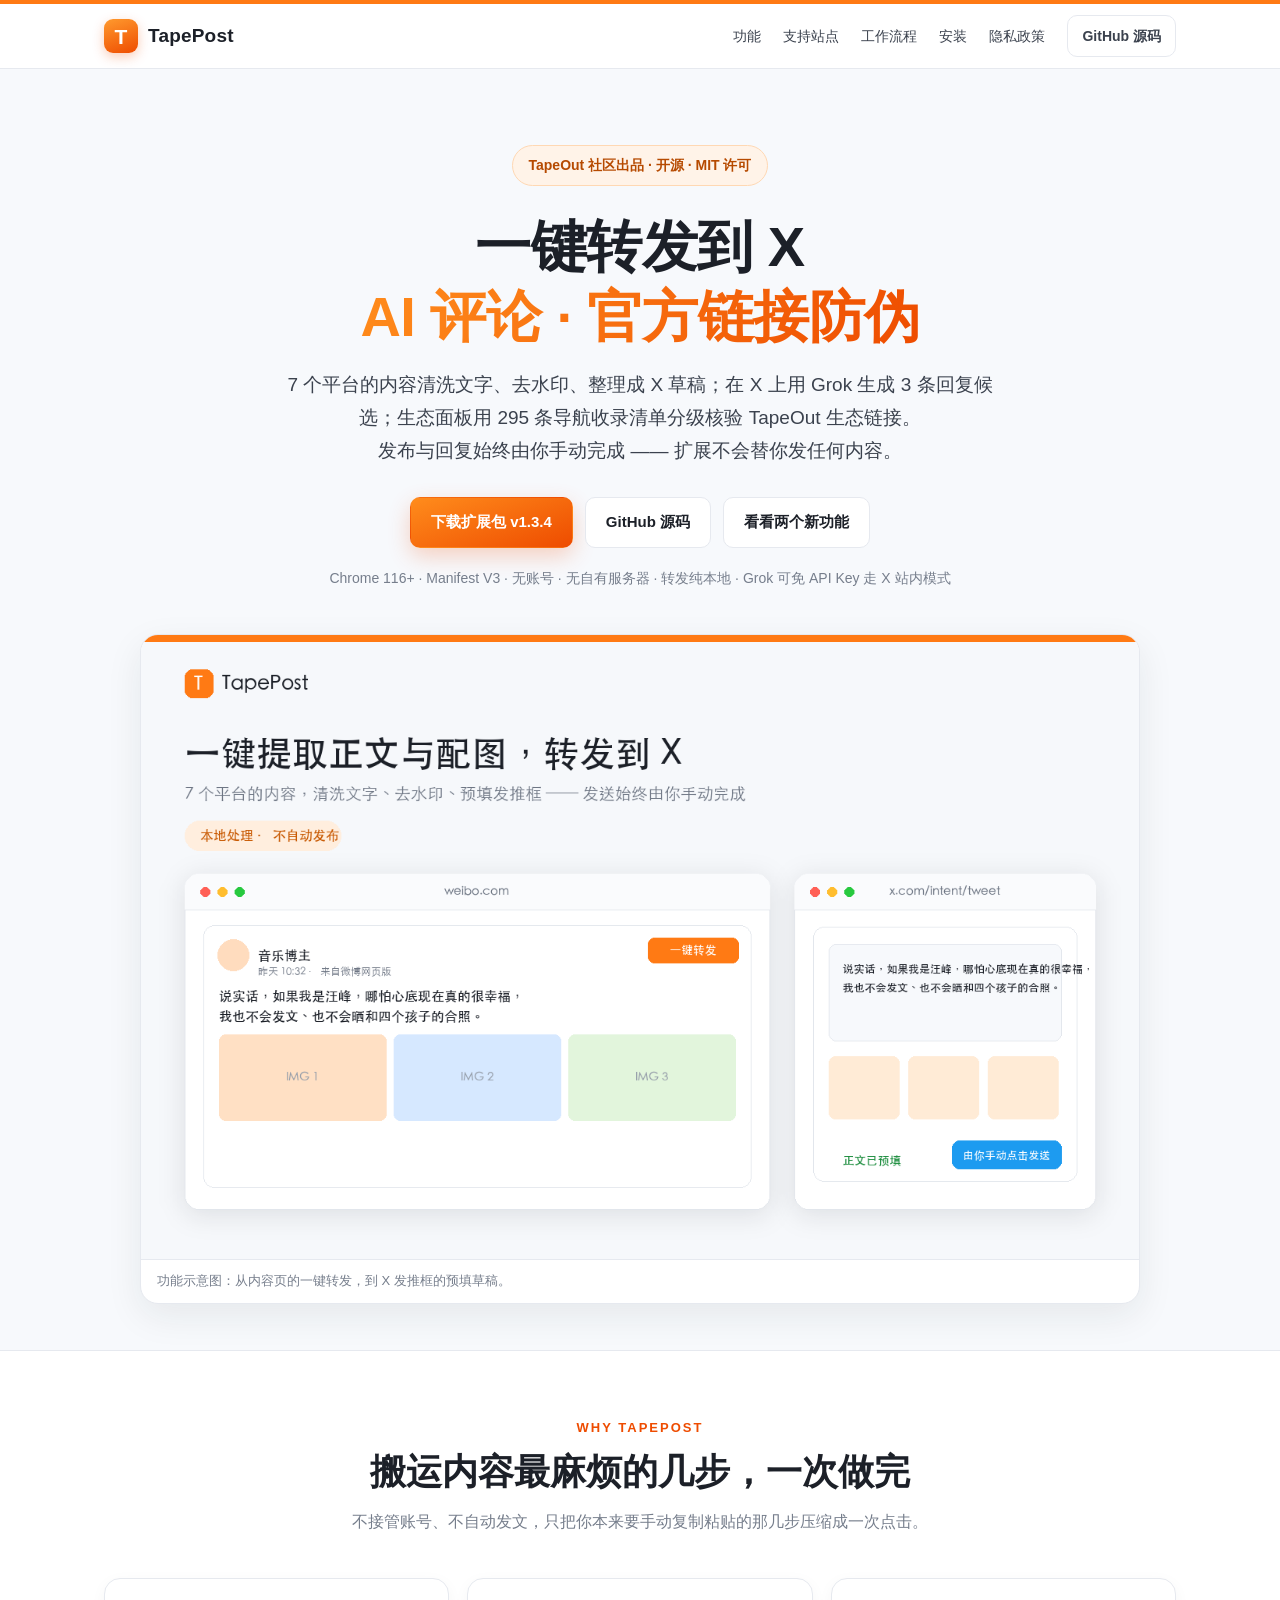
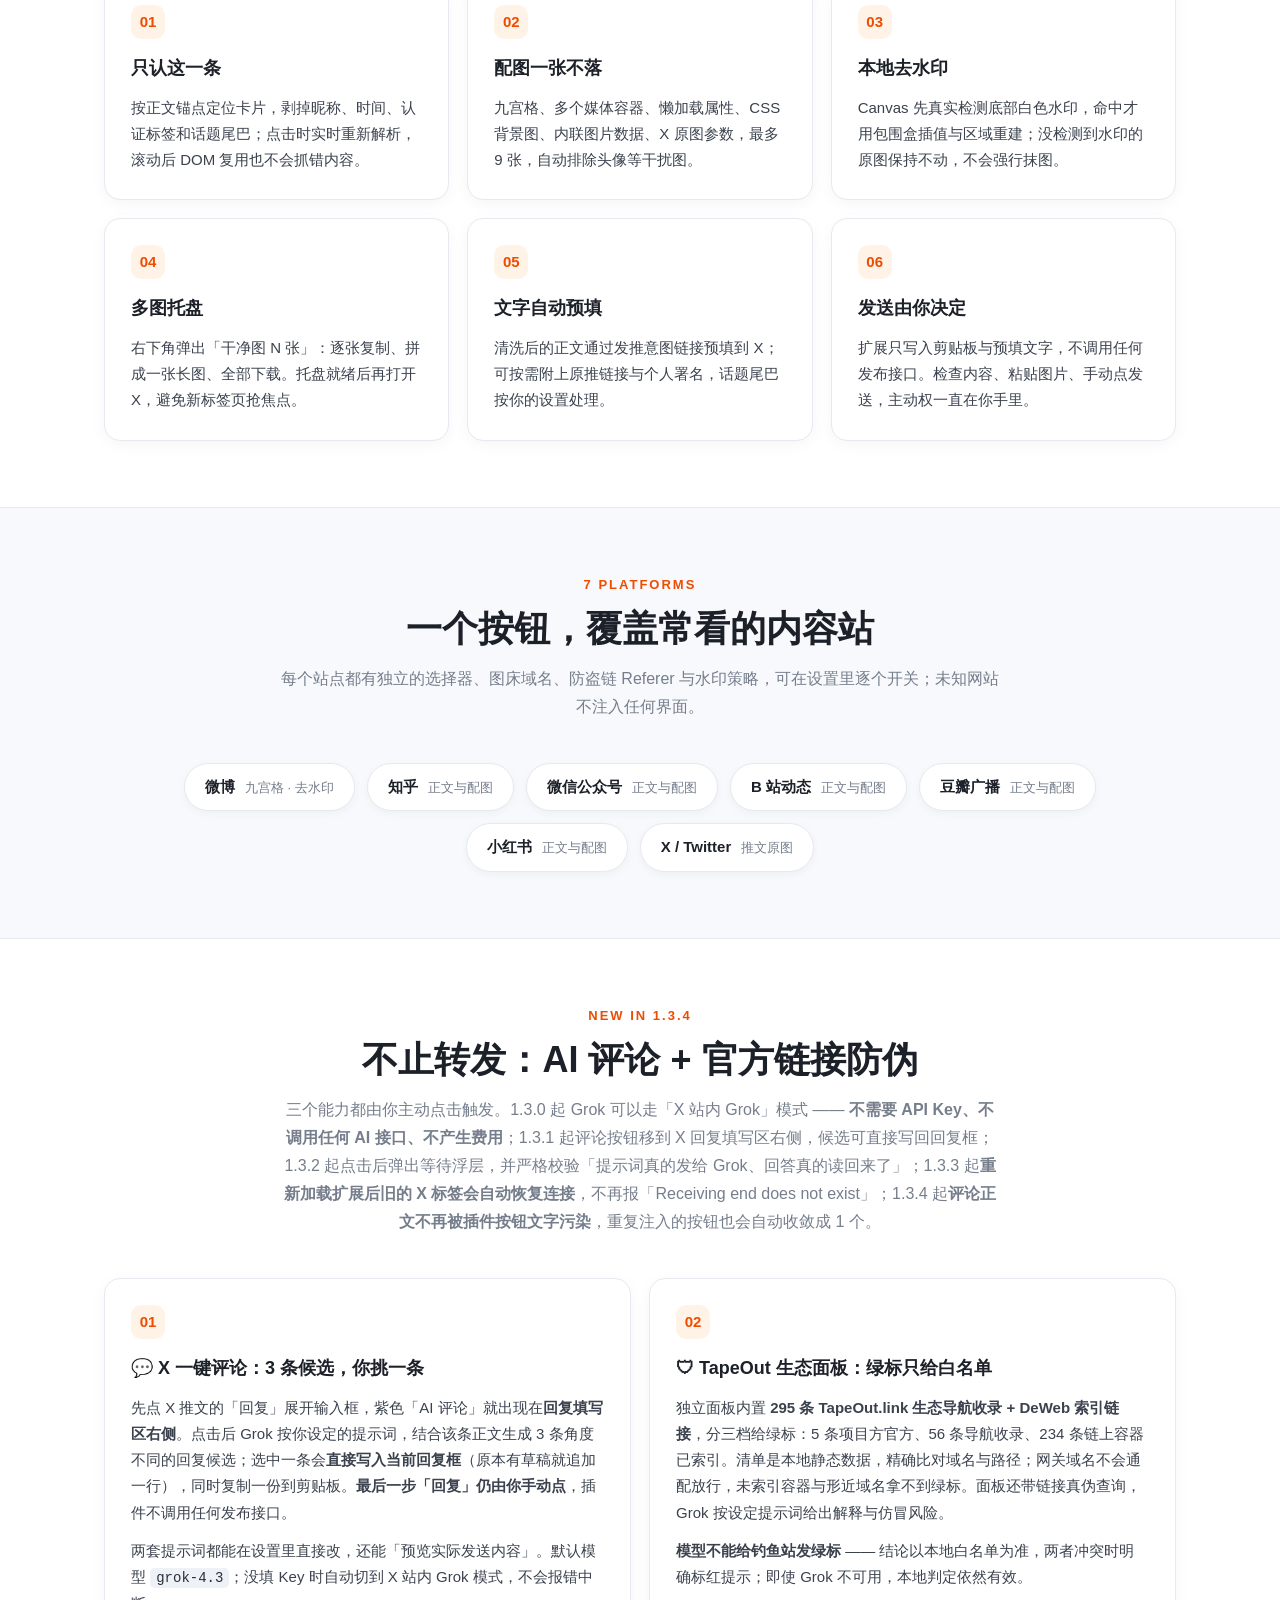
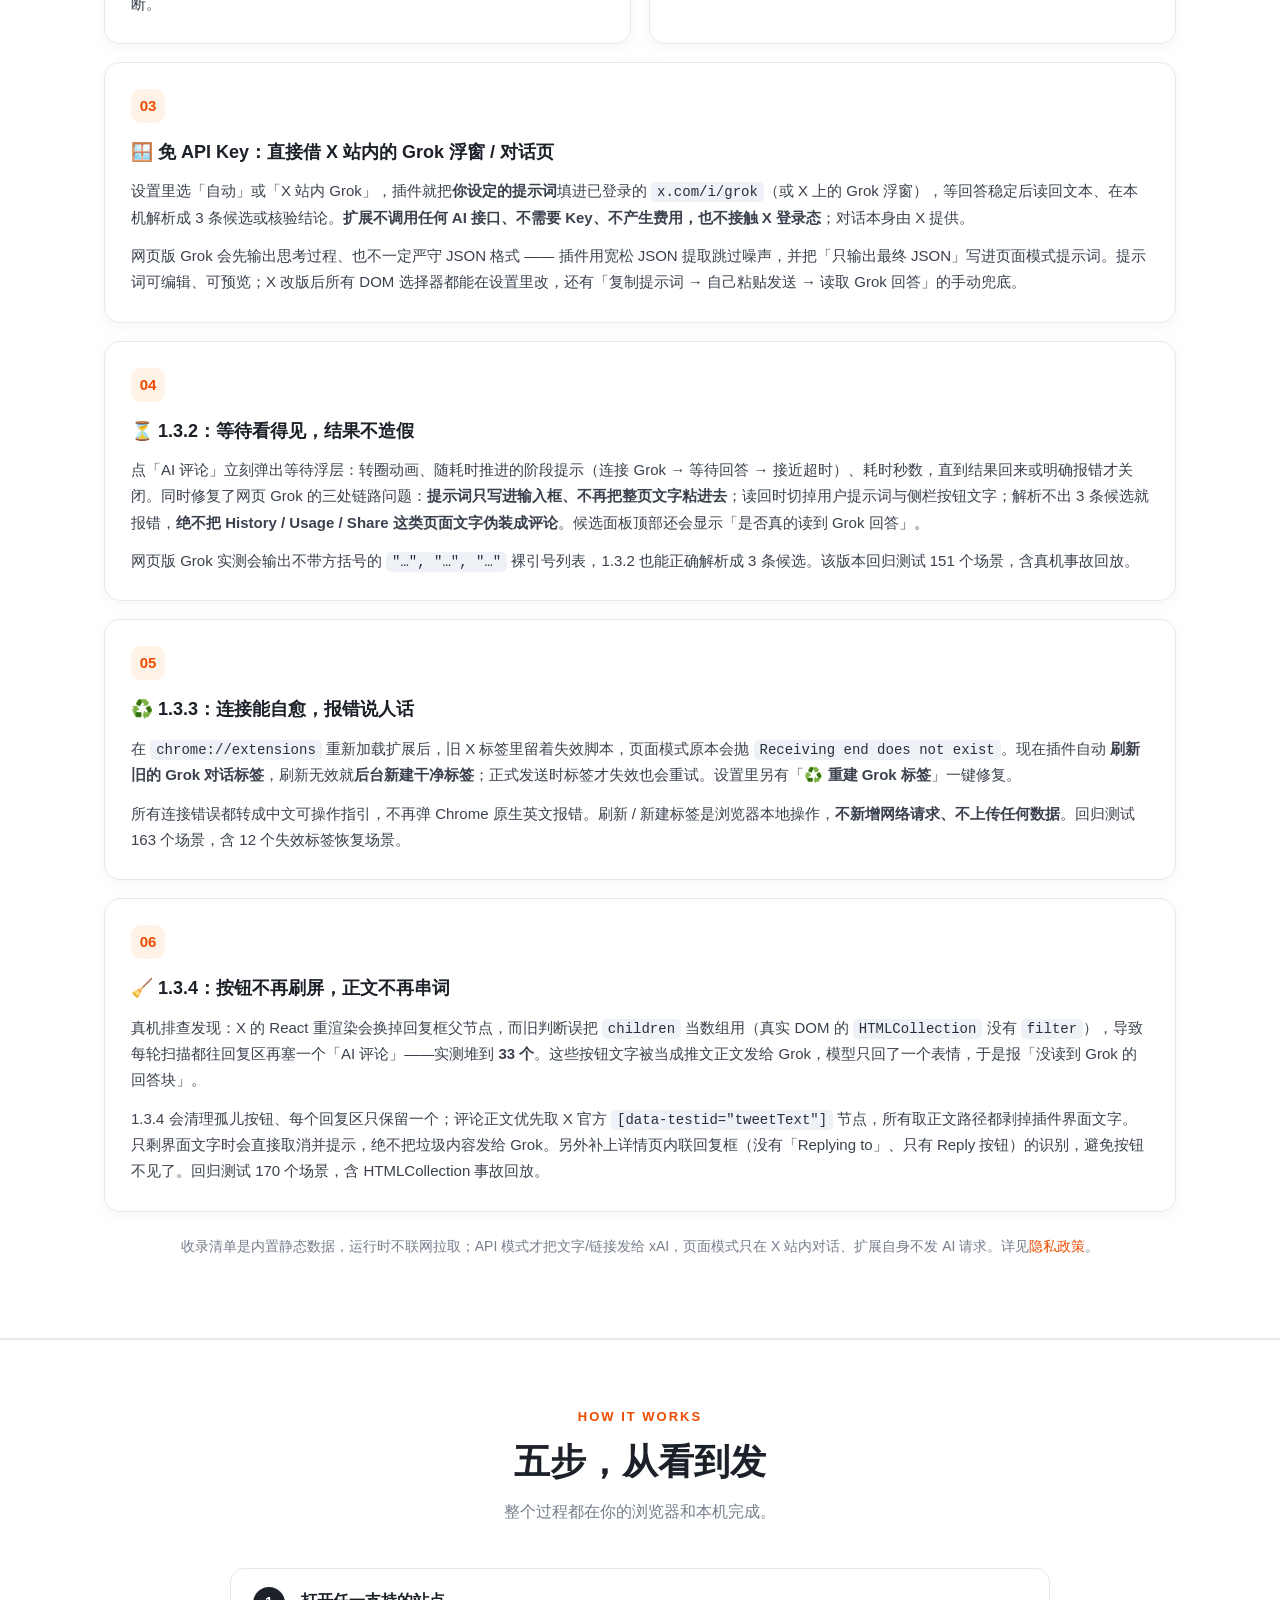
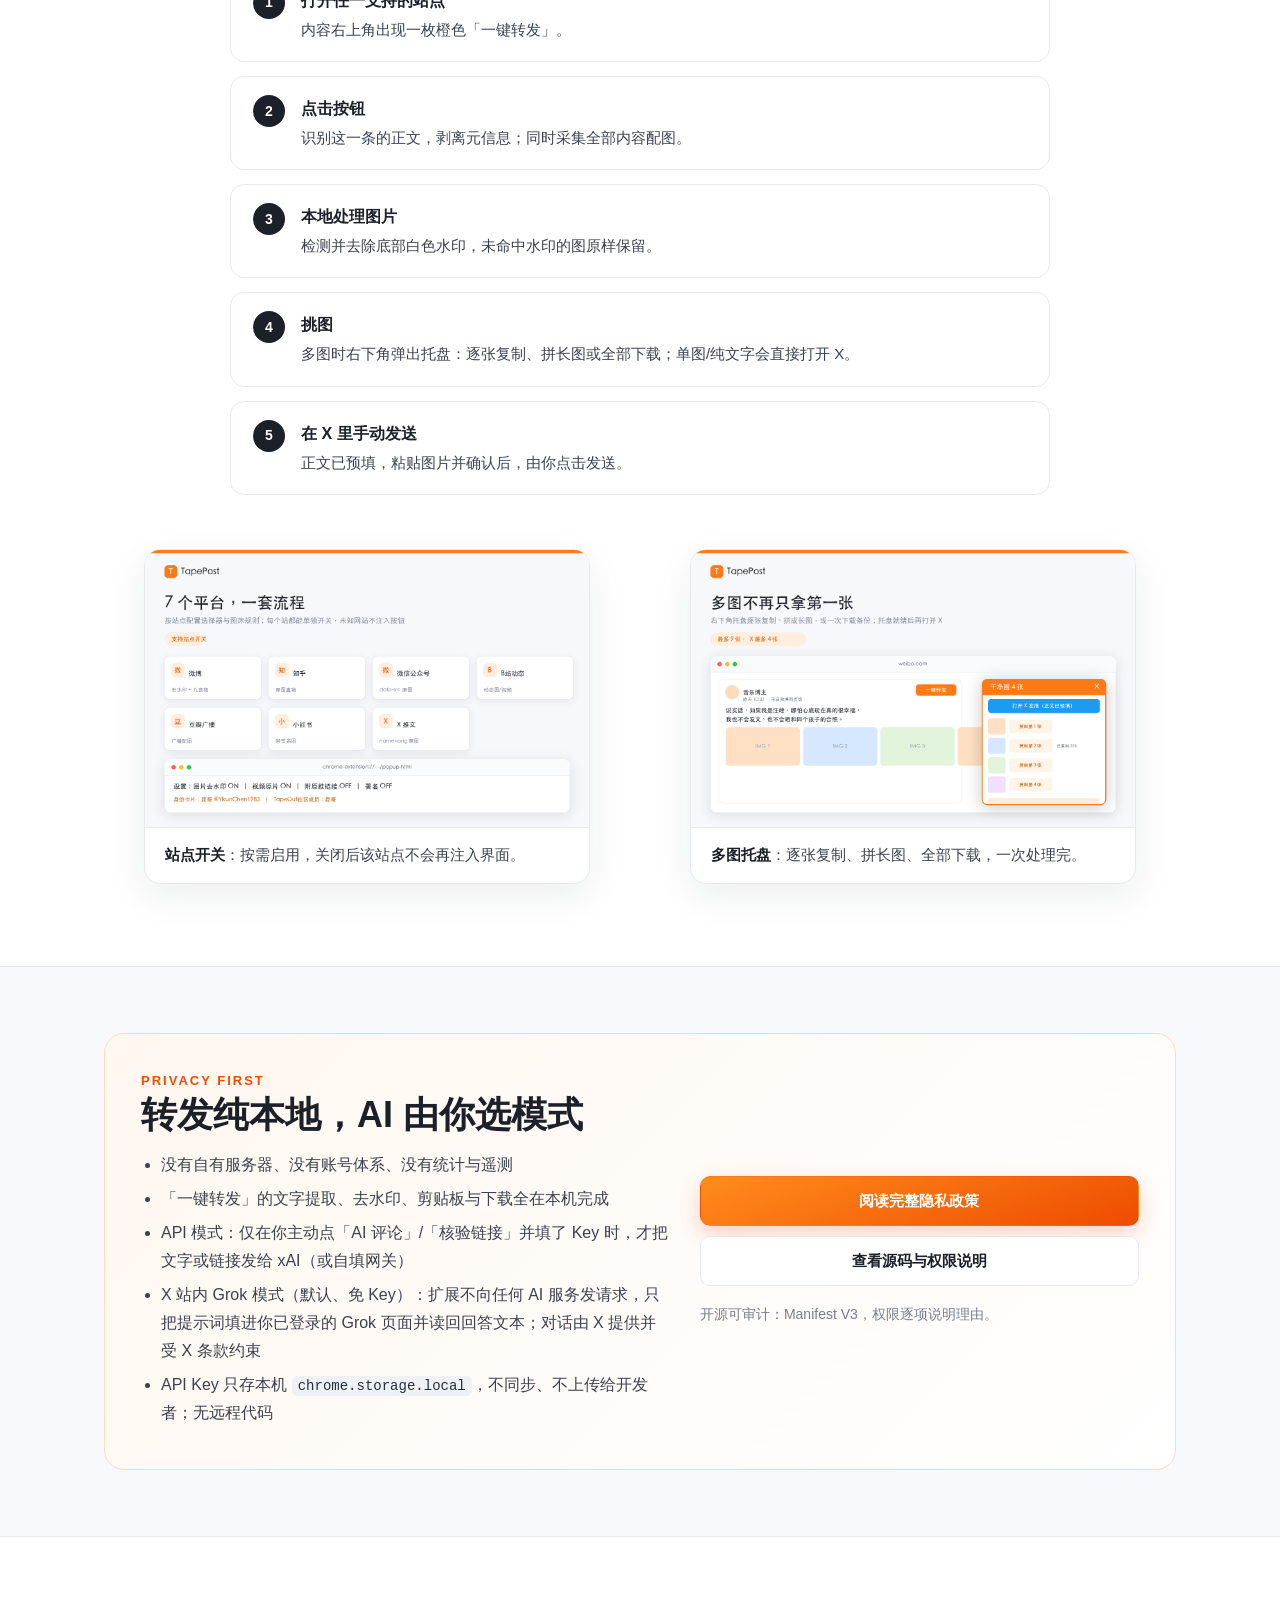
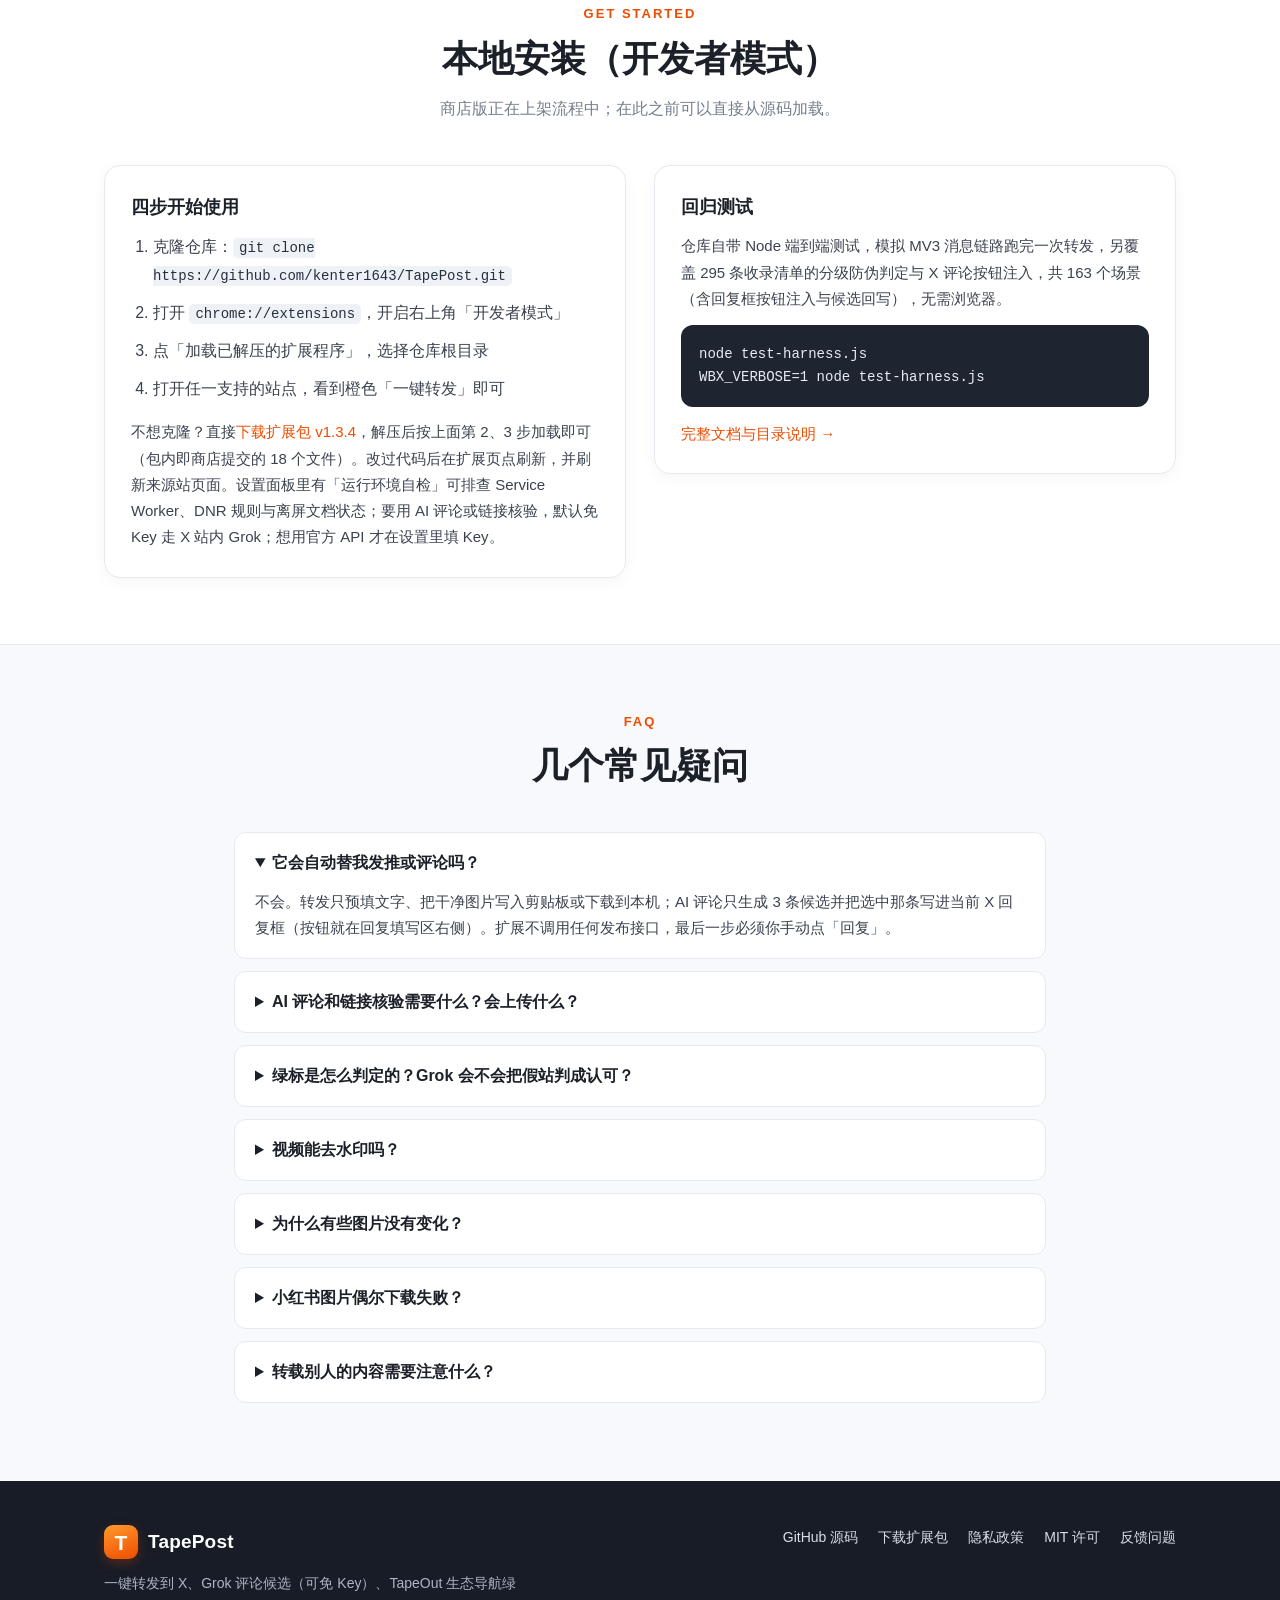
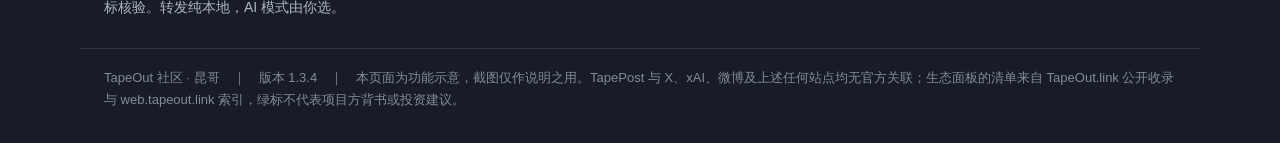
==== commit 3aff0c4e: "TapePost 1.3.4: 补上详情页内联回复框识别（无 Replying to、只有 Reply 按钮）" ====
--- a/docs/index.html
+++ b/docs/index.html
@@ -250,7 +250,7 @@
         <div class="num">06</div>
         <h3>🧹 1.3.4：按钮不再刷屏，正文不再串词</h3>
         <p>真机排查发现：X 的 React 重渲染会换掉回复框父节点，而旧判断误把 <code>children</code> 当数组用（真实 DOM 的 <code>HTMLCollection</code> 没有 <code>filter</code>），导致每轮扫描都往回复区再塞一个「AI 评论」——实测堆到 <strong>33 个</strong>。这些按钮文字被当成推文正文发给 Grok，模型只回了一个表情，于是报「没读到 Grok 的回答块」。</p>
-        <p style="margin-top:12px">1.3.4 会清理孤儿按钮、每个回复区只保留一个；评论正文优先取 X 官方 <code>[data-testid="tweetText"]</code> 节点，所有取正文路径都剥掉插件界面文字。只剩界面文字时会直接取消并提示，绝不把垃圾内容发给 Grok。回归测试 169 个场景，含 HTMLCollection 事故回放。</p>
+        <p style="margin-top:12px">1.3.4 会清理孤儿按钮、每个回复区只保留一个；评论正文优先取 X 官方 <code>[data-testid="tweetText"]</code> 节点，所有取正文路径都剥掉插件界面文字。只剩界面文字时会直接取消并提示，绝不把垃圾内容发给 Grok。另外补上详情页内联回复框（没有「Replying to」、只有 Reply 按钮）的识别，避免按钮不见了。回归测试 170 个场景，含 HTMLCollection 事故回放。</p>
       </div>
       <p class="micro" style="text-align:center;margin-top:22px">收录清单是内置静态数据，运行时不联网拉取；API 模式才把文字/链接发给 xAI，页面模式只在 X 站内对话、扩展自身不发 AI 请求。详见<a href="privacy.html">隐私政策</a>。</p>
     </div>
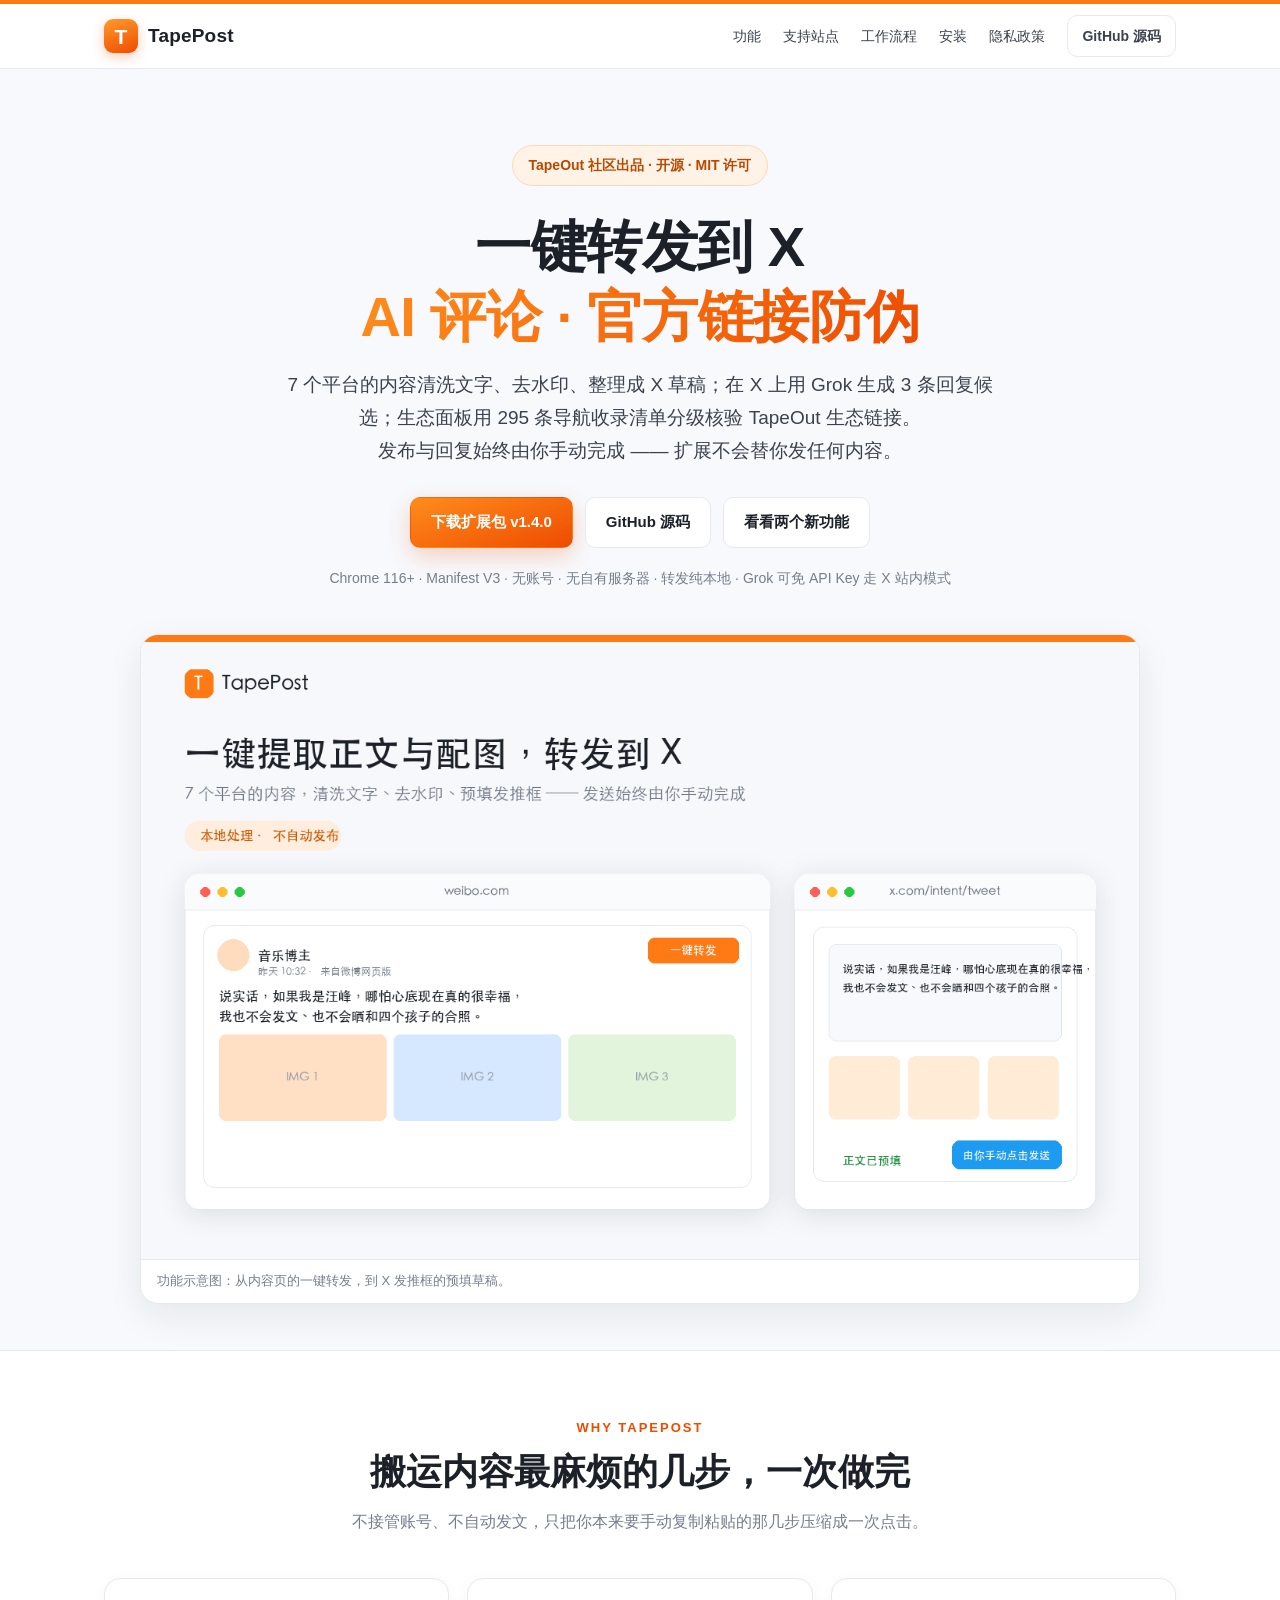
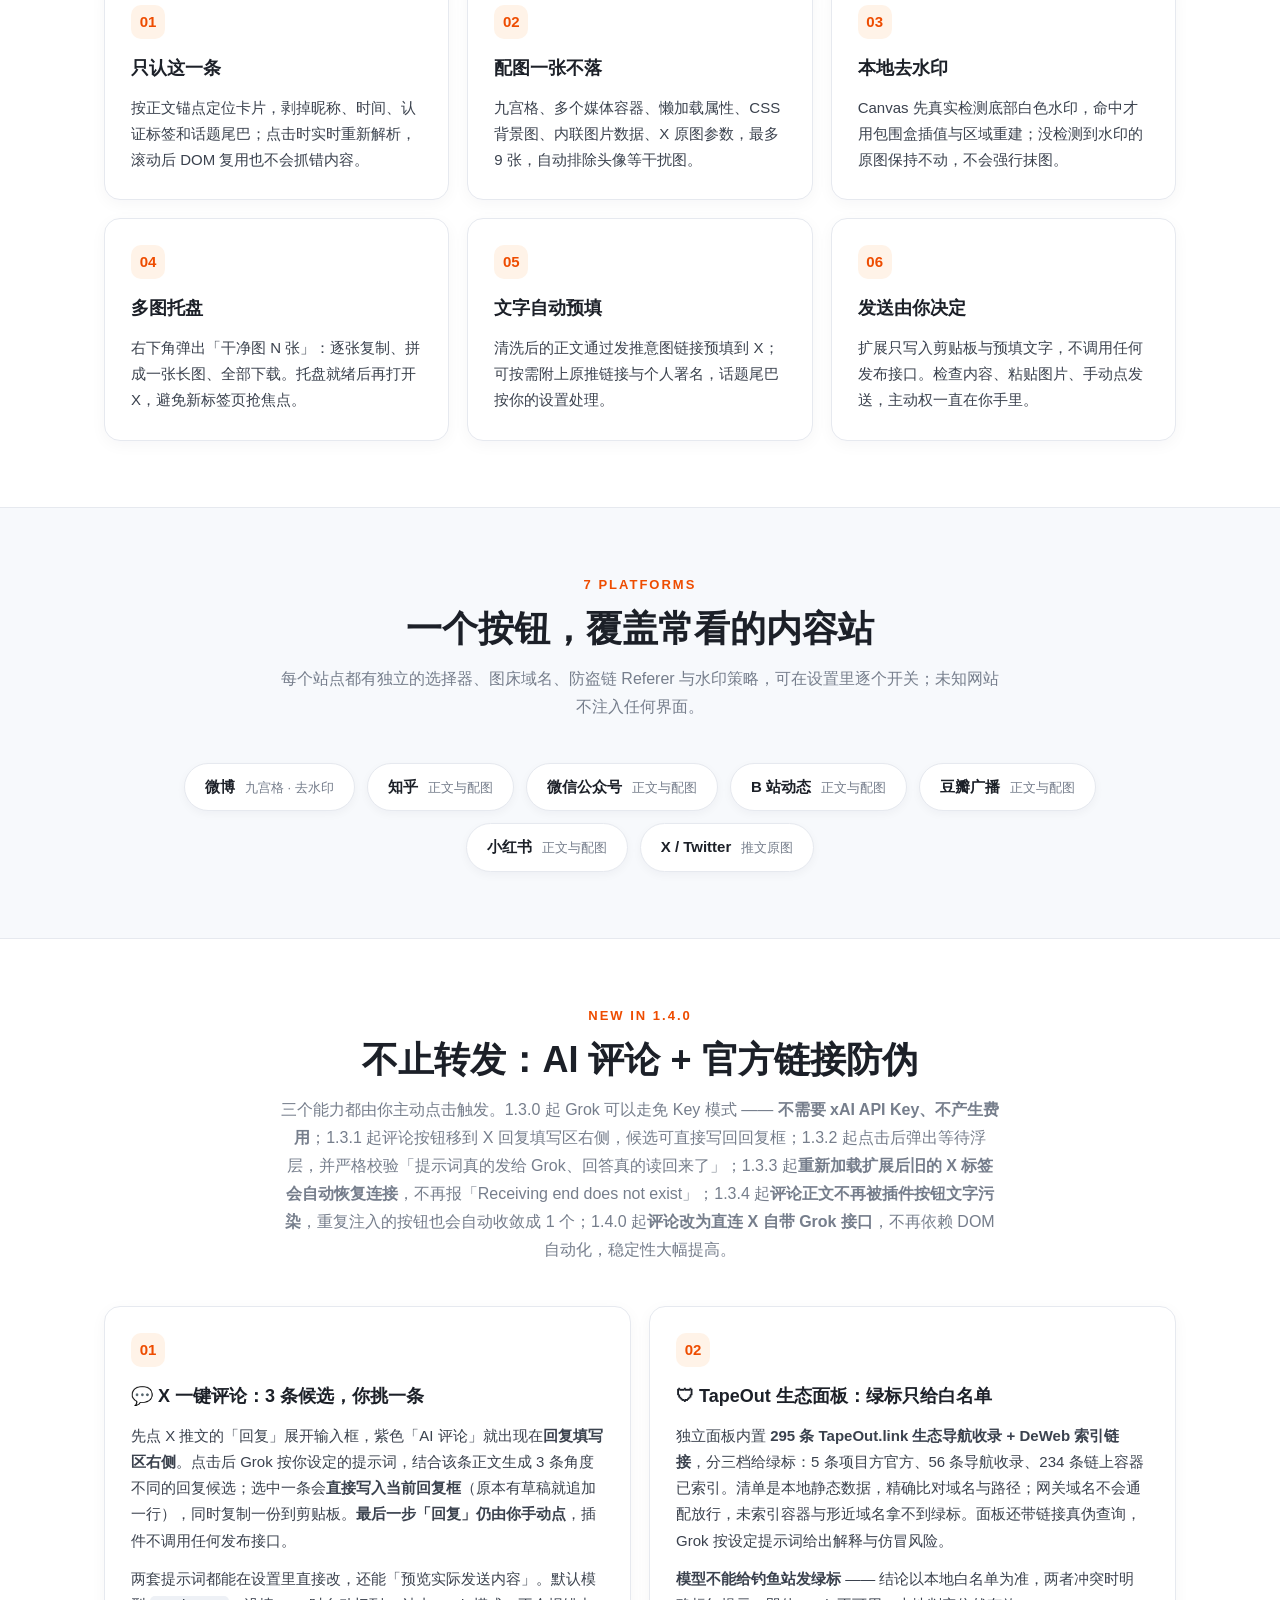
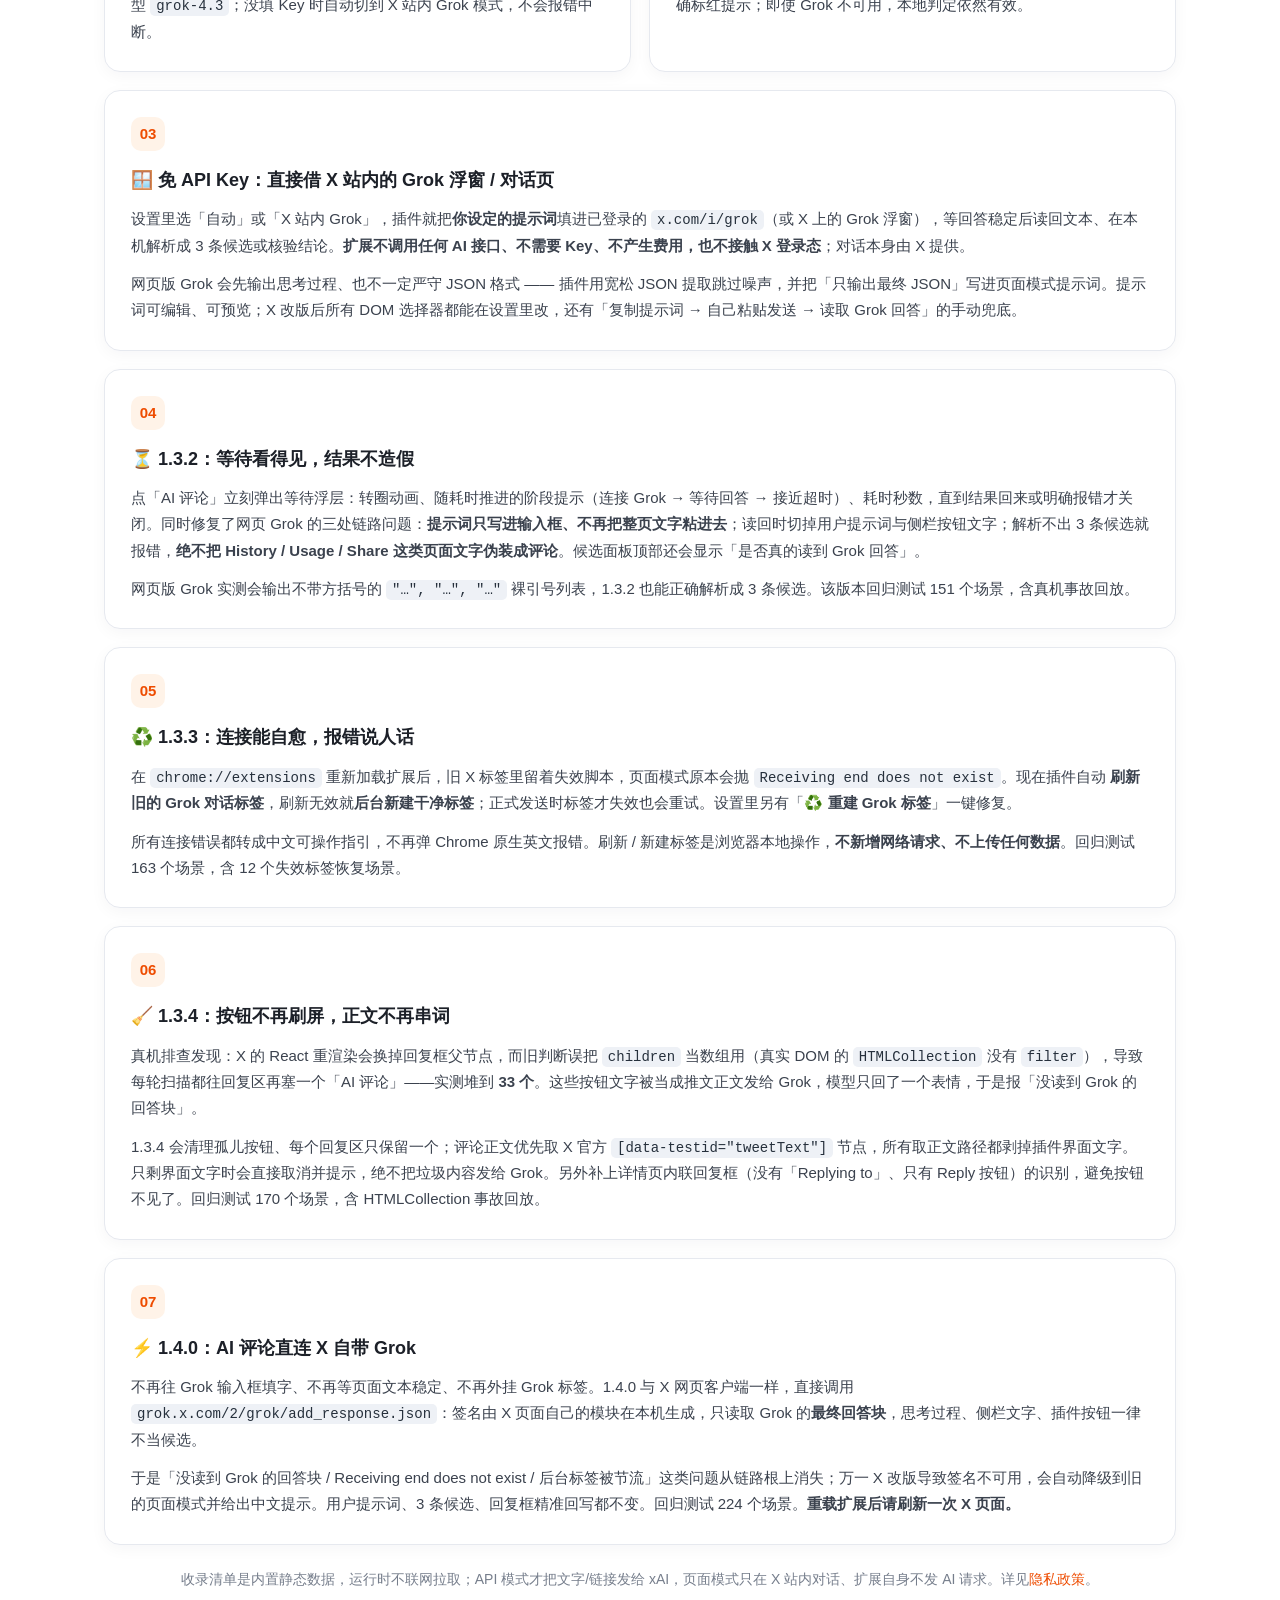
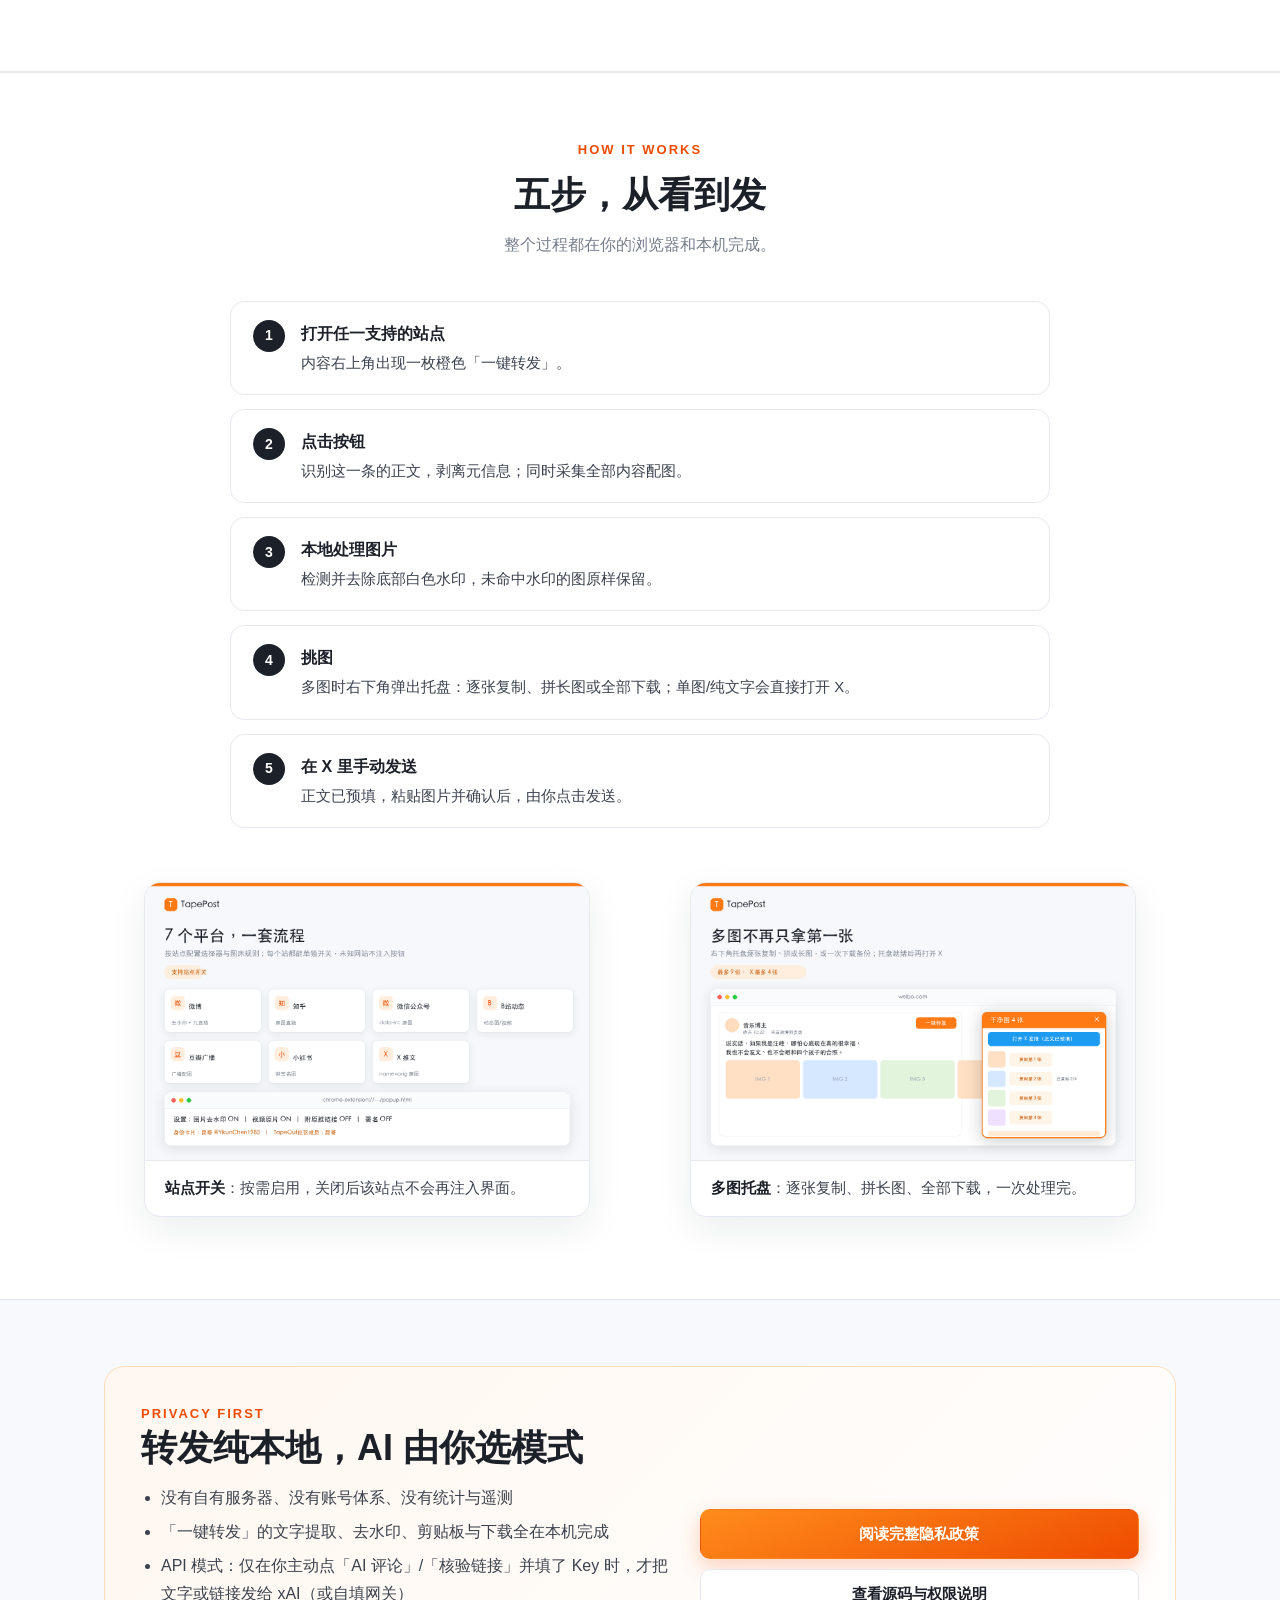
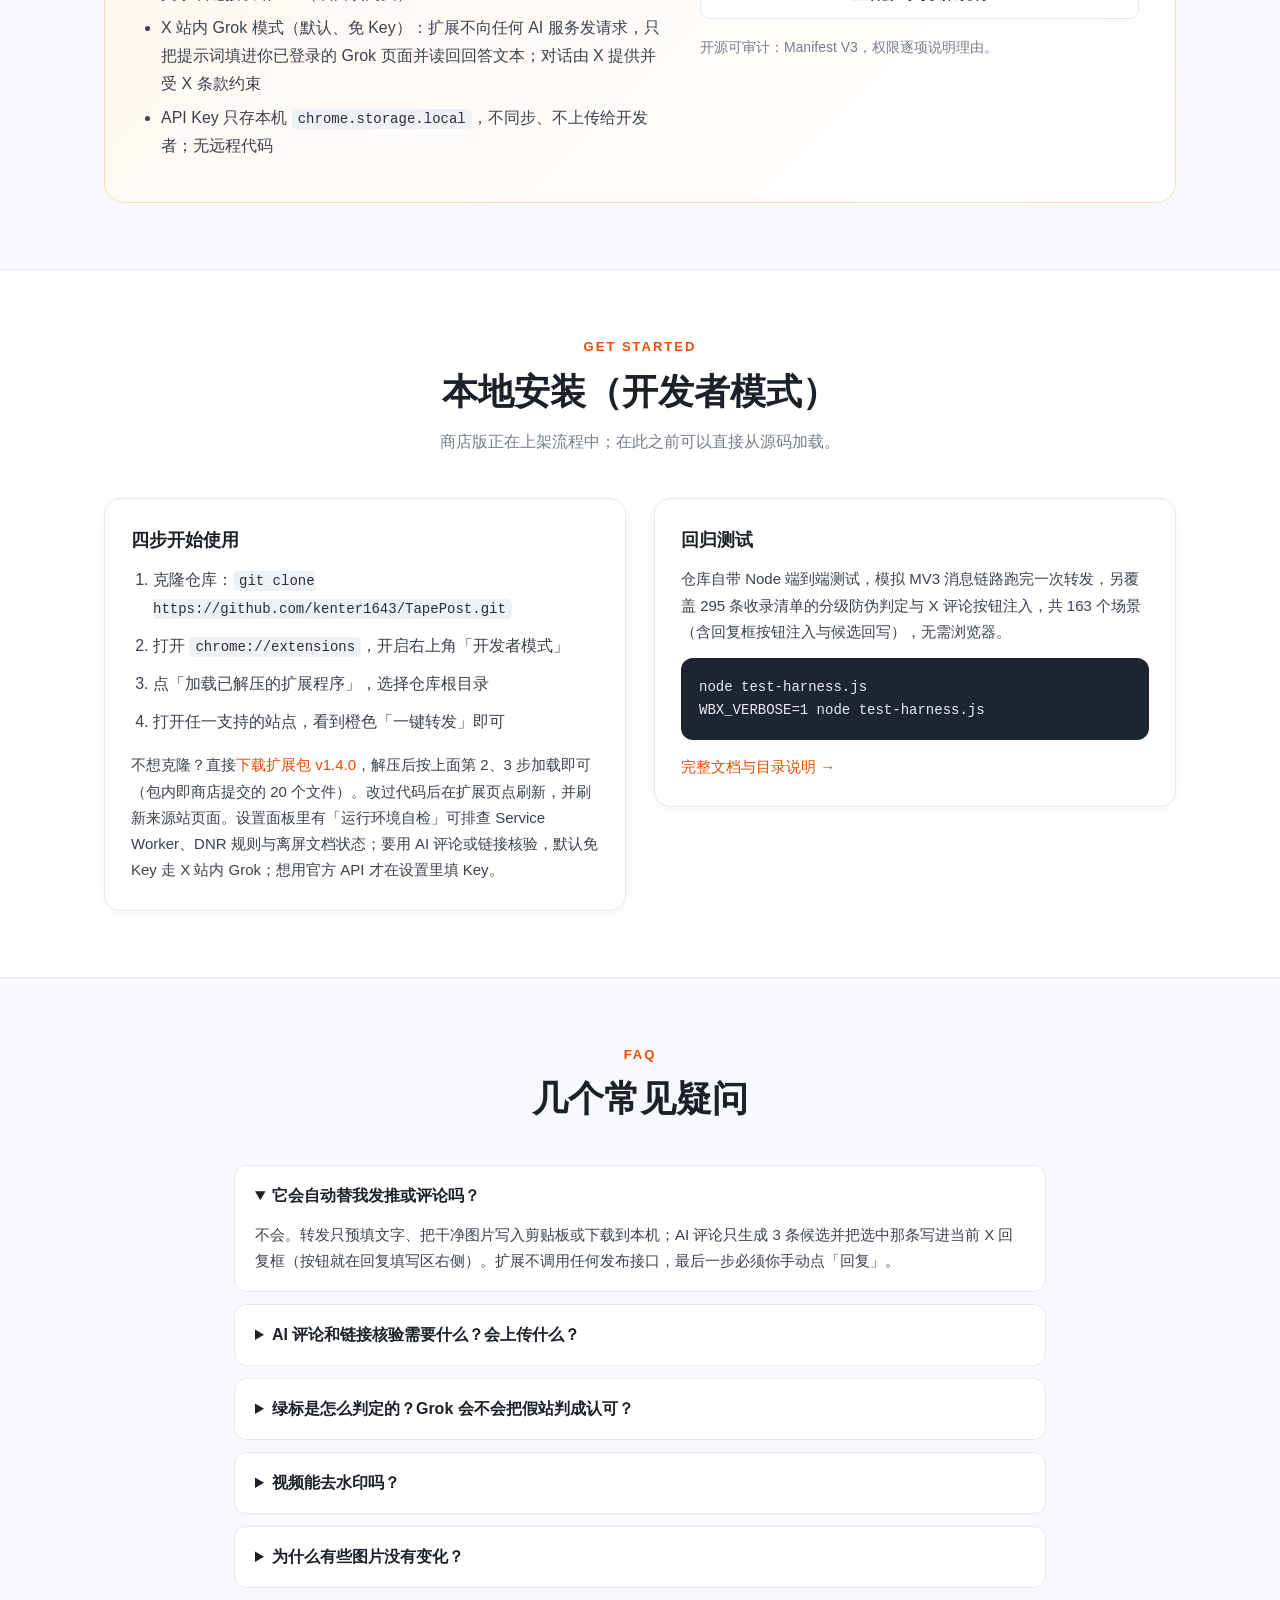
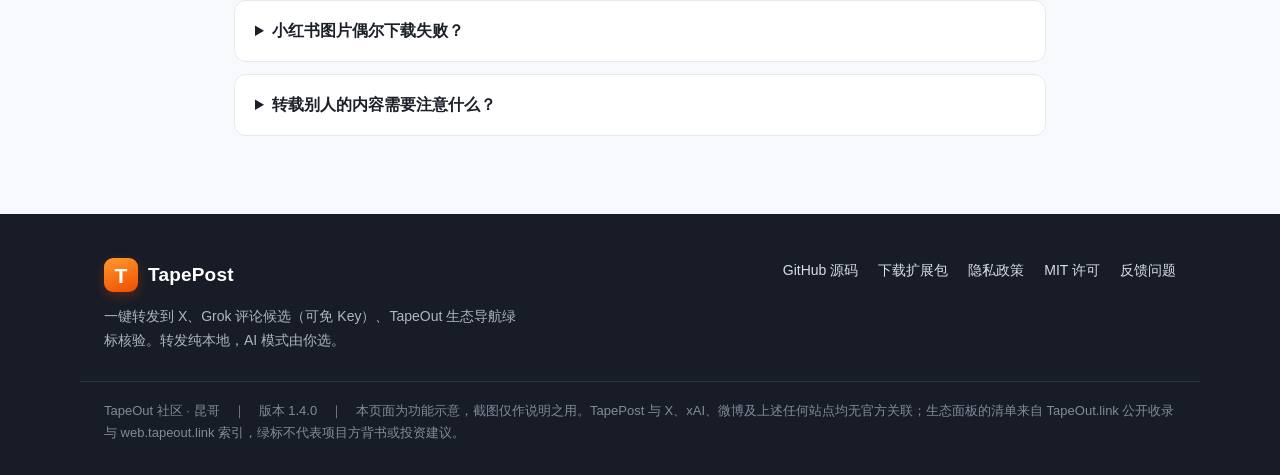
==== commit d6bf346d: "TapePost 1.4.0: AI 评论改为直连 X 自带 Grok 接口（参考 X Viral Monitor），失败自动降级页面模式" ====
--- a/docs/index.html
+++ b/docs/index.html
@@ -158,7 +158,7 @@
       <h1>一键转发到 X<br><span class="accent">AI 评论 · 官方链接防伪</span></h1>
       <p class="lead">7 个平台的内容清洗文字、去水印、整理成 X 草稿；在 X 上用 Grok 生成 3 条回复候选；生态面板用 295 条导航收录清单分级核验 TapeOut 生态链接。<br>发布与回复始终由你手动完成 —— 扩展不会替你发任何内容。</p>
       <div class="hero-actions">
-        <a class="btn btn-primary" href="assets/TapePost_1.3.4_store.zip" download>下载扩展包 v1.3.4</a>
+        <a class="btn btn-primary" href="assets/TapePost_1.4.0_store.zip" download>下载扩展包 v1.4.0</a>
         <a class="btn btn-ghost" href="https://github.com/kenter1643/TapePost">GitHub 源码</a>
         <a class="btn btn-ghost" href="#ai">看看两个新功能</a>
       </div>
@@ -210,9 +210,9 @@
   <section id="ai" class="alt">
     <div class="wrap">
       <div class="sec-head">
-        <div class="kicker">New in 1.3.4</div>
+        <div class="kicker">New in 1.4.0</div>
         <h2>不止转发：AI 评论 + 官方链接防伪</h2>
-        <p>三个能力都由你主动点击触发。1.3.0 起 Grok 可以走「X 站内 Grok」模式 —— <strong>不需要 API Key、不调用任何 AI 接口、不产生费用</strong>；1.3.1 起评论按钮移到 X 回复填写区右侧，候选可直接写回回复框；1.3.2 起点击后弹出等待浮层，并严格校验「提示词真的发给 Grok、回答真的读回来了」；1.3.3 起<strong>重新加载扩展后旧的 X 标签会自动恢复连接</strong>，不再报「Receiving end does not exist」；1.3.4 起<strong>评论正文不再被插件按钮文字污染</strong>，重复注入的按钮也会自动收敛成 1 个。</p>
+        <p>三个能力都由你主动点击触发。1.3.0 起 Grok 可以走免 Key 模式 —— <strong>不需要 xAI API Key、不产生费用</strong>；1.3.1 起评论按钮移到 X 回复填写区右侧，候选可直接写回回复框；1.3.2 起点击后弹出等待浮层，并严格校验「提示词真的发给 Grok、回答真的读回来了」；1.3.3 起<strong>重新加载扩展后旧的 X 标签会自动恢复连接</strong>，不再报「Receiving end does not exist」；1.3.4 起<strong>评论正文不再被插件按钮文字污染</strong>，重复注入的按钮也会自动收敛成 1 个；1.4.0 起<strong>评论改为直连 X 自带 Grok 接口</strong>，不再依赖 DOM 自动化，稳定性大幅提高。</p>
       </div>
       <div class="grid grid-2">
         <div class="card">
@@ -251,6 +251,12 @@
         <h3>🧹 1.3.4：按钮不再刷屏，正文不再串词</h3>
         <p>真机排查发现：X 的 React 重渲染会换掉回复框父节点，而旧判断误把 <code>children</code> 当数组用（真实 DOM 的 <code>HTMLCollection</code> 没有 <code>filter</code>），导致每轮扫描都往回复区再塞一个「AI 评论」——实测堆到 <strong>33 个</strong>。这些按钮文字被当成推文正文发给 Grok，模型只回了一个表情，于是报「没读到 Grok 的回答块」。</p>
         <p style="margin-top:12px">1.3.4 会清理孤儿按钮、每个回复区只保留一个；评论正文优先取 X 官方 <code>[data-testid="tweetText"]</code> 节点，所有取正文路径都剥掉插件界面文字。只剩界面文字时会直接取消并提示，绝不把垃圾内容发给 Grok。另外补上详情页内联回复框（没有「Replying to」、只有 Reply 按钮）的识别，避免按钮不见了。回归测试 170 个场景，含 HTMLCollection 事故回放。</p>
+      </div>
+      <div class="card" style="margin-top:18px">
+        <div class="num">07</div>
+        <h3>⚡ 1.4.0：AI 评论直连 X 自带 Grok</h3>
+        <p>不再往 Grok 输入框填字、不再等页面文本稳定、不再外挂 Grok 标签。1.4.0 与 X 网页客户端一样，直接调用 <code>grok.x.com/2/grok/add_response.json</code>：签名由 X 页面自己的模块在本机生成，只读取 Grok 的<strong>最终回答块</strong>，思考过程、侧栏文字、插件按钮一律不当候选。</p>
+        <p style="margin-top:12px">于是「没读到 Grok 的回答块 / Receiving end does not exist / 后台标签被节流」这类问题从链路根上消失；万一 X 改版导致签名不可用，会自动降级到旧的页面模式并给出中文提示。用户提示词、3 条候选、回复框精准回写都不变。回归测试 224 个场景。<strong>重载扩展后请刷新一次 X 页面。</strong></p>
       </div>
       <p class="micro" style="text-align:center;margin-top:22px">收录清单是内置静态数据，运行时不联网拉取；API 模式才把文字/链接发给 xAI，页面模式只在 X 站内对话、扩展自身不发 AI 请求。详见<a href="privacy.html">隐私政策</a>。</p>
     </div>
@@ -322,7 +328,7 @@
             <li>点「加载已解压的扩展程序」，选择仓库根目录</li>
             <li>打开任一支持的站点，看到橙色「一键转发」即可</li>
           </ol>
-          <p style="margin-top:16px">不想克隆？直接<a href="assets/TapePost_1.3.4_store.zip" download>下载扩展包 v1.3.4</a>，解压后按上面第 2、3 步加载即可（包内即商店提交的 18 个文件）。改过代码后在扩展页点刷新，并刷新来源站页面。设置面板里有「运行环境自检」可排查 Service Worker、DNR 规则与离屏文档状态；要用 AI 评论或链接核验，默认免 Key 走 X 站内 Grok；想用官方 API 才在设置里填 Key。</p>
+          <p style="margin-top:16px">不想克隆？直接<a href="assets/TapePost_1.4.0_store.zip" download>下载扩展包 v1.4.0</a>，解压后按上面第 2、3 步加载即可（包内即商店提交的 20 个文件）。改过代码后在扩展页点刷新，并刷新来源站页面。设置面板里有「运行环境自检」可排查 Service Worker、DNR 规则与离屏文档状态；要用 AI 评论或链接核验，默认免 Key 走 X 站内 Grok；想用官方 API 才在设置里填 Key。</p>
         </div>
         <div>
           <div class="card">
@@ -362,13 +368,13 @@
     </div>
     <div class="foot-links">
       <a href="https://github.com/kenter1643/TapePost">GitHub 源码</a>
-      <a href="assets/TapePost_1.3.4_store.zip" download>下载扩展包</a>
+      <a href="assets/TapePost_1.4.0_store.zip" download>下载扩展包</a>
       <a href="privacy.html">隐私政策</a>
       <a href="https://github.com/kenter1643/TapePost/blob/main/LICENSE">MIT 许可</a>
       <a href="https://github.com/kenter1643/TapePost/issues">反馈问题</a>
     </div>
   </div>
-  <div class="fine">TapeOut 社区 · 昆哥　｜　版本 1.3.4　｜　本页面为功能示意，截图仅作说明之用。TapePost 与 X、xAI、微博及上述任何站点均无官方关联；生态面板的清单来自 TapeOut.link 公开收录与 web.tapeout.link 索引，绿标不代表项目方背书或投资建议。</div>
+  <div class="fine">TapeOut 社区 · 昆哥　｜　版本 1.4.0　｜　本页面为功能示意，截图仅作说明之用。TapePost 与 X、xAI、微博及上述任何站点均无官方关联；生态面板的清单来自 TapeOut.link 公开收录与 web.tapeout.link 索引，绿标不代表项目方背书或投资建议。</div>
 </footer>
 </body>
 </html>
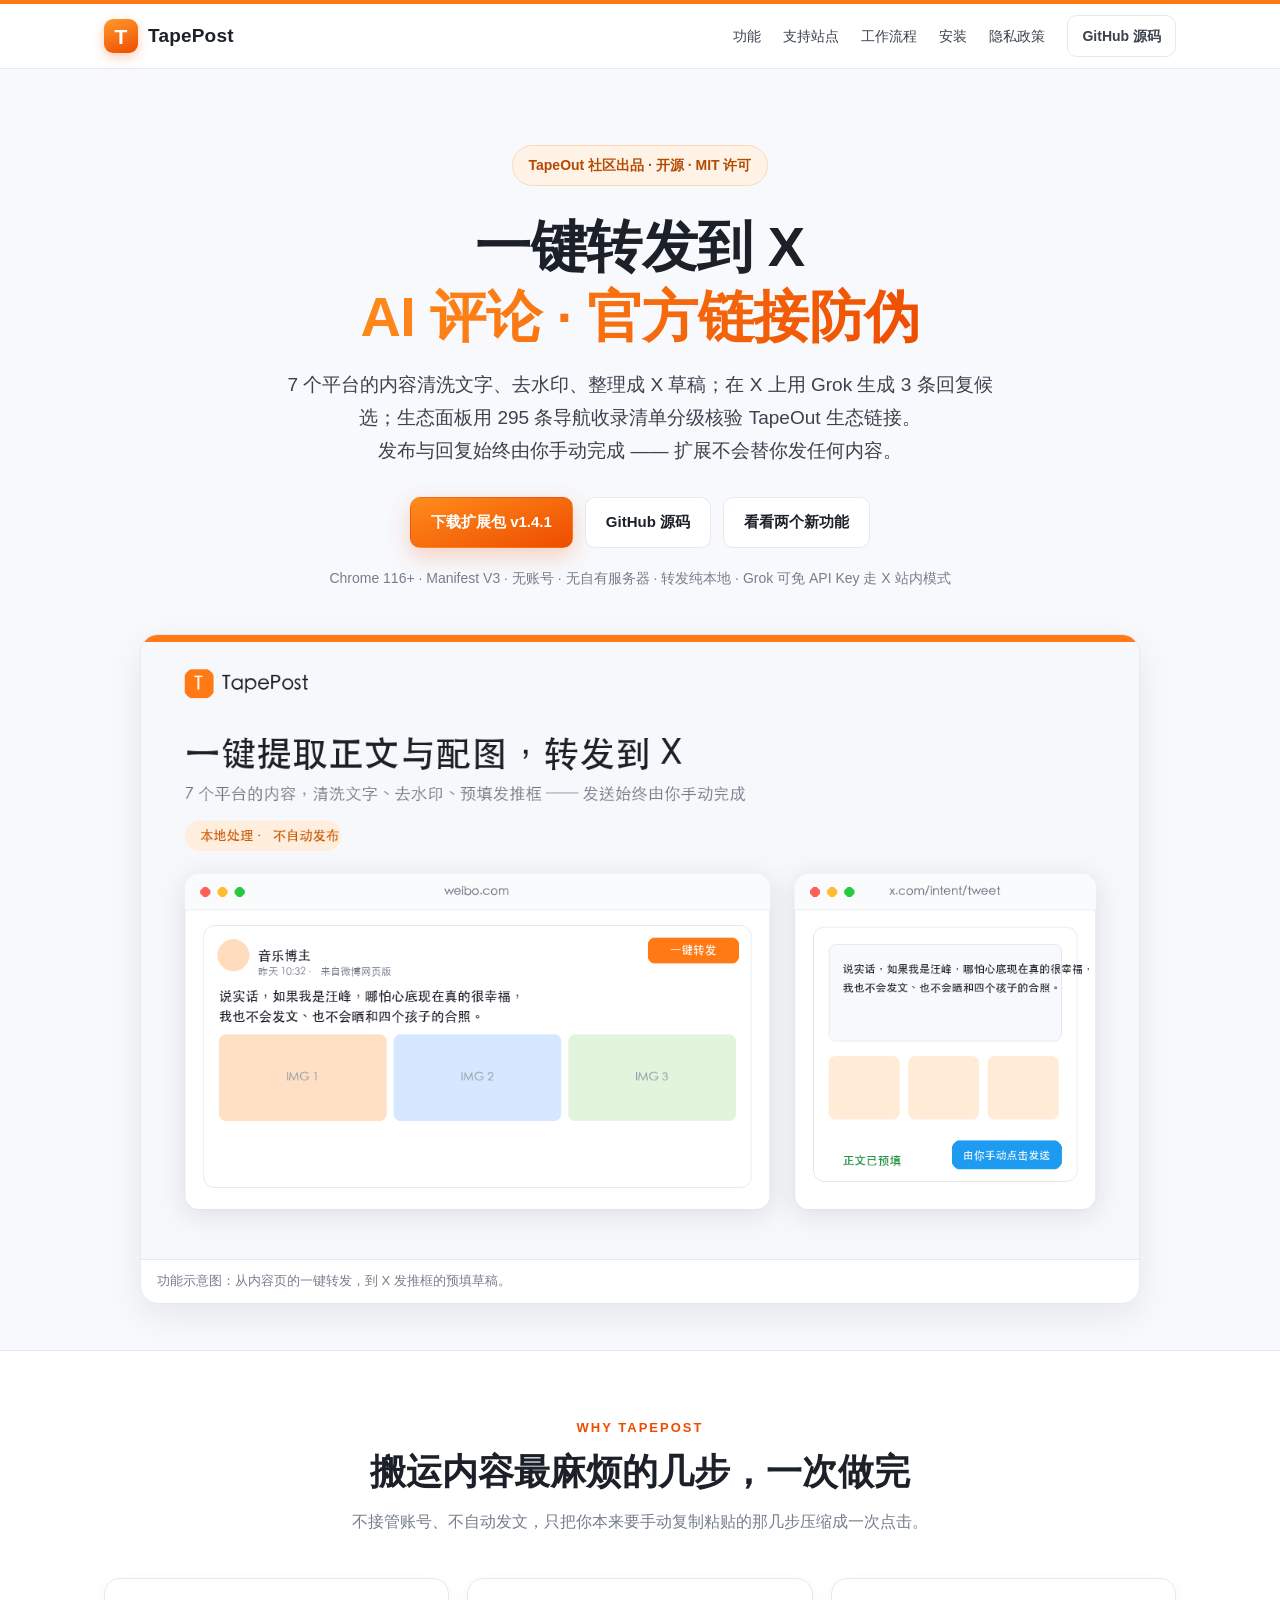
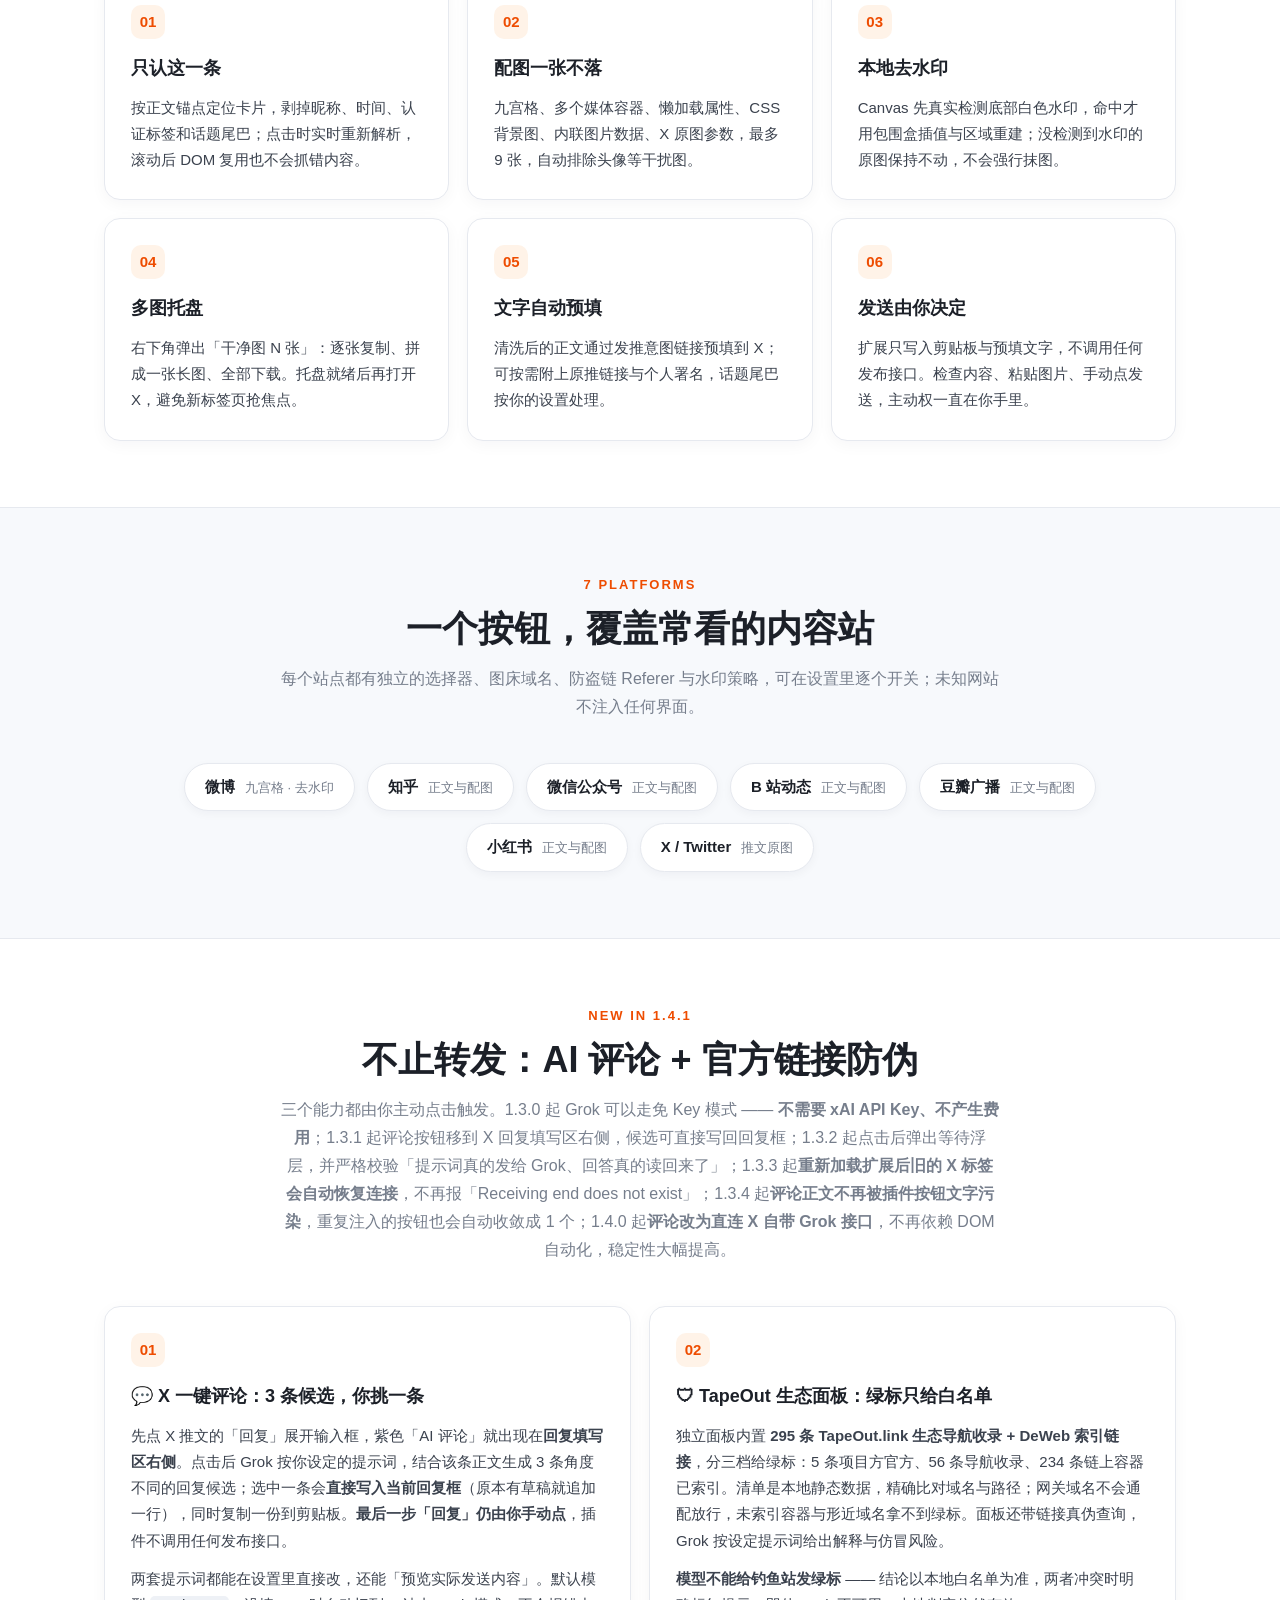
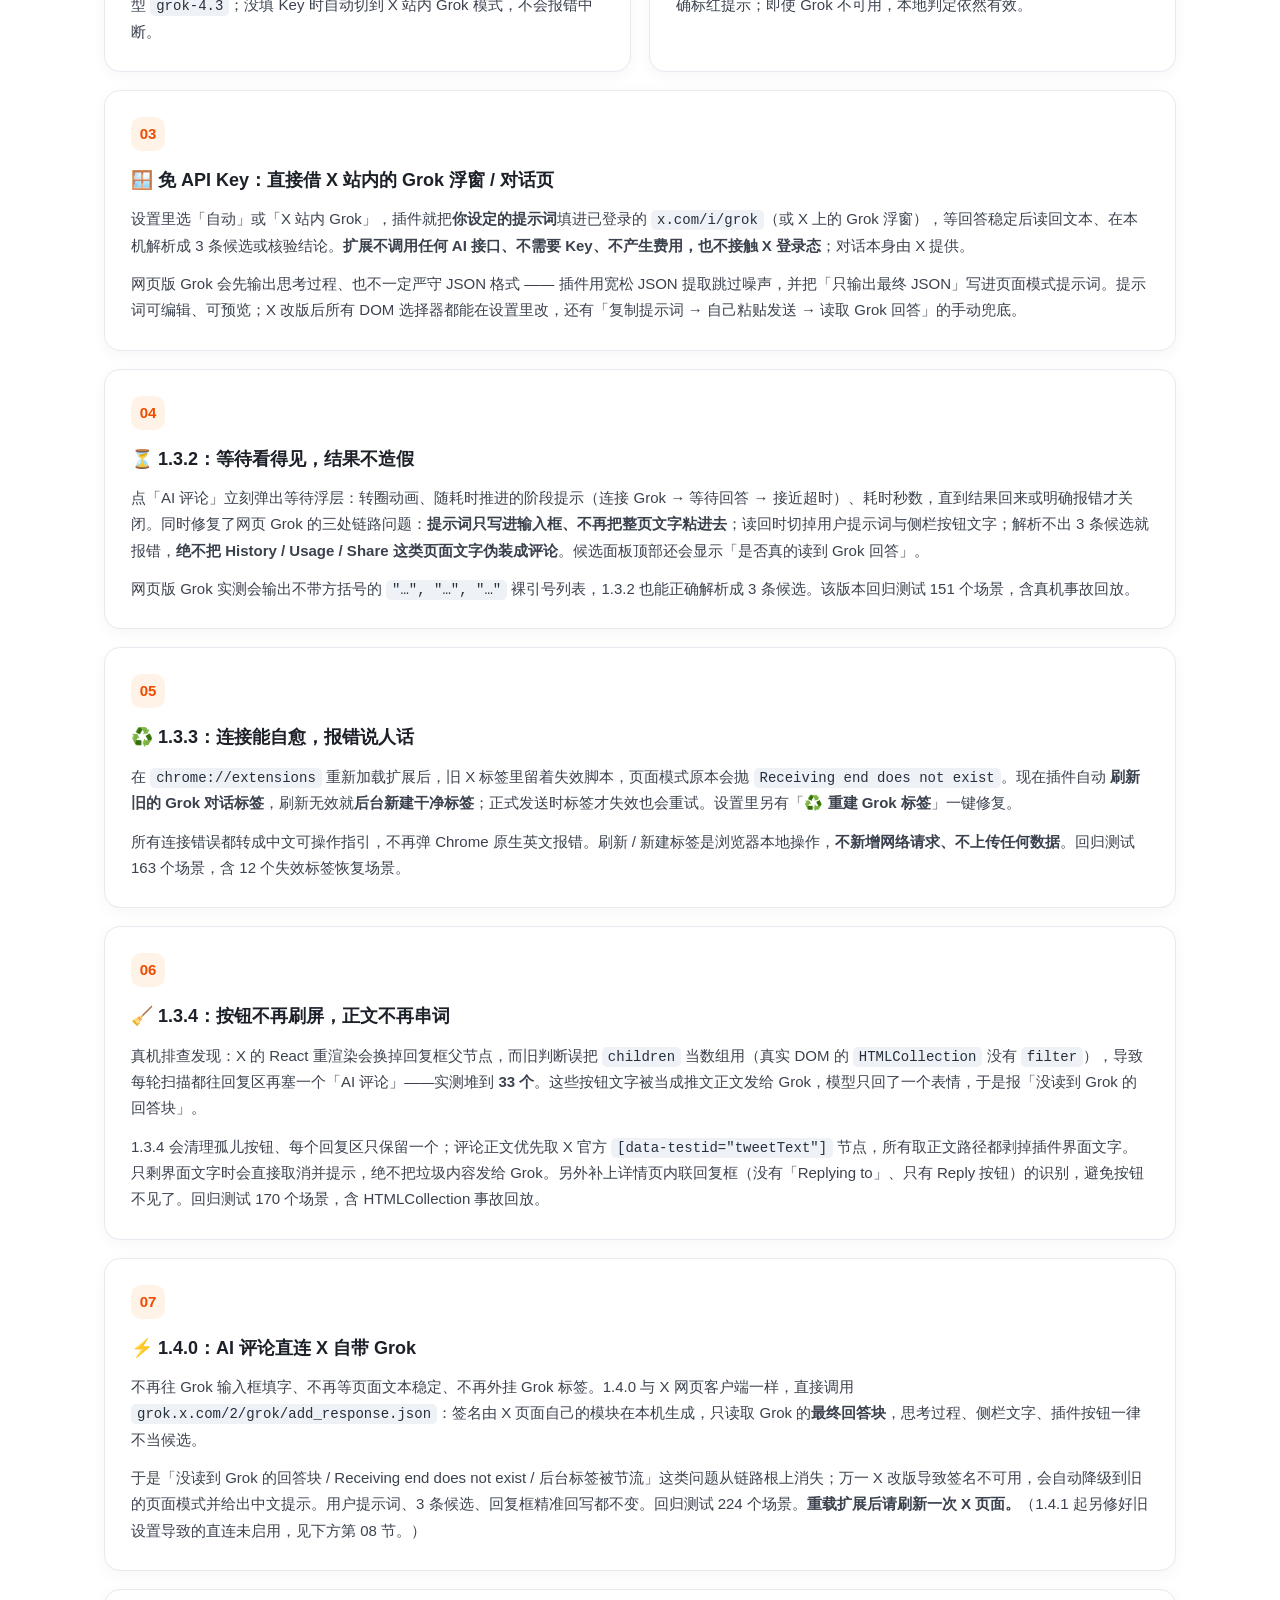
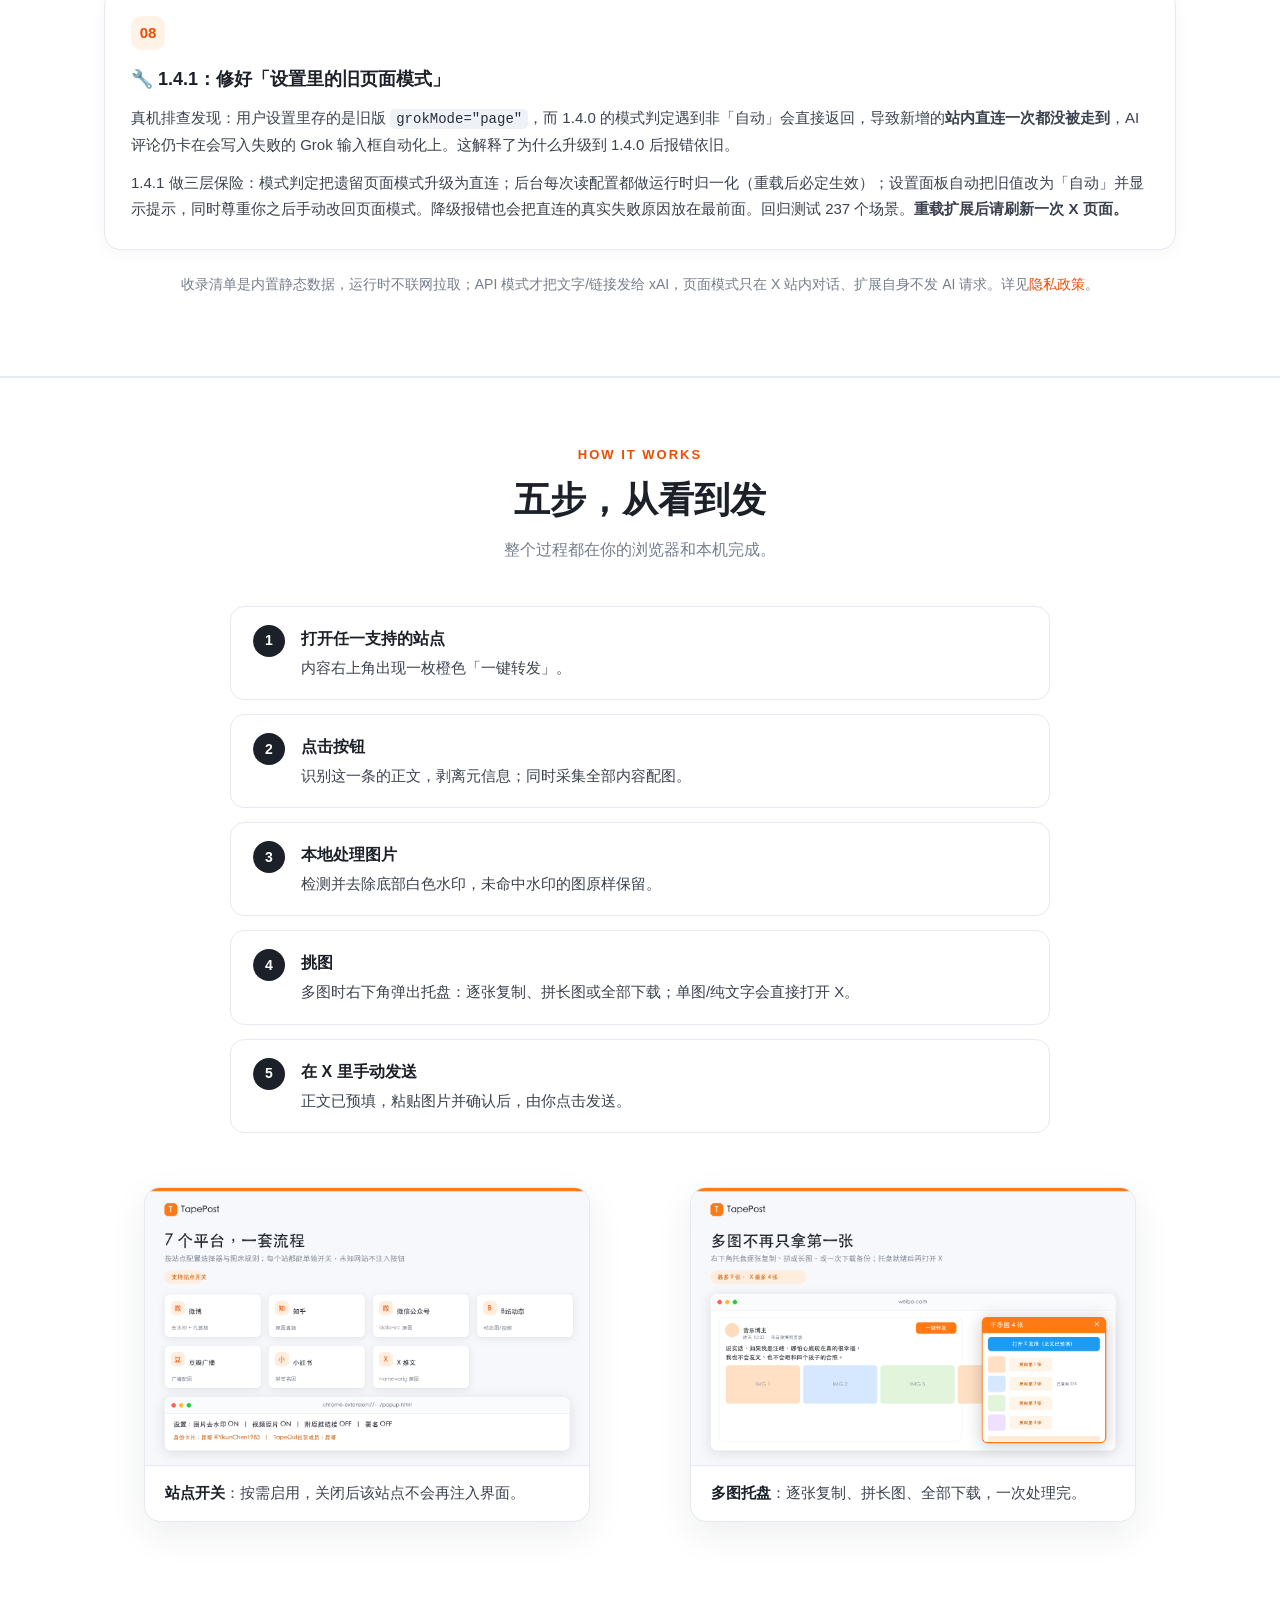
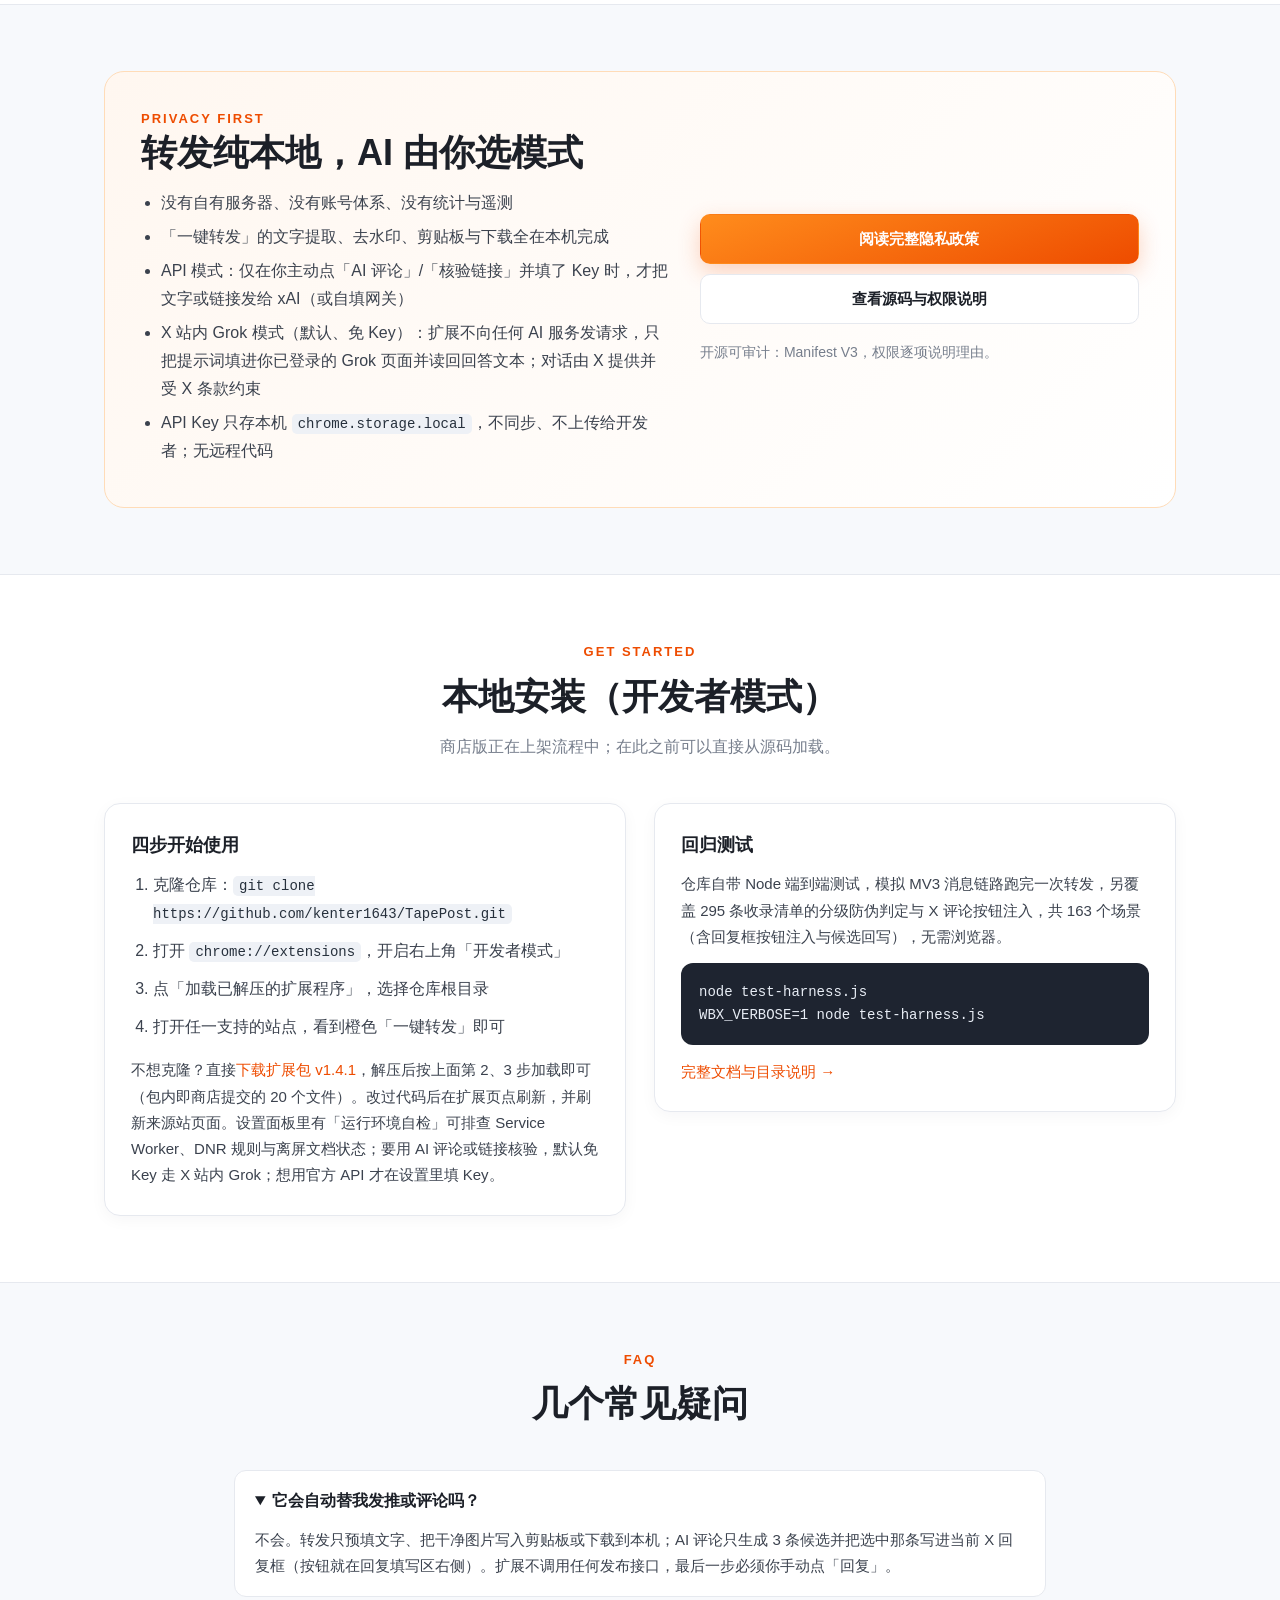
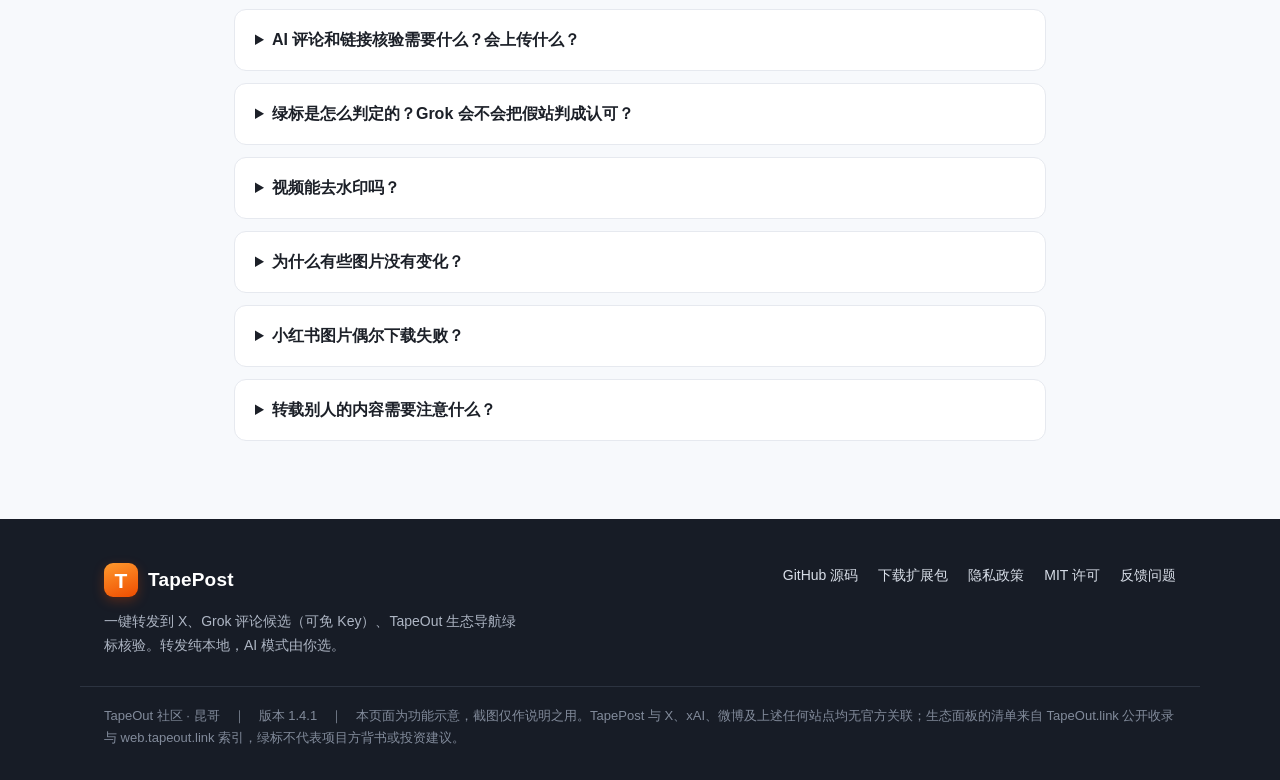
==== commit b7fc44bf: "TapePost 1.4.1: 修复旧 grokMode=page 设置导致 1.4.0 站内直连从未生效（真机事故）" ====
--- a/docs/index.html
+++ b/docs/index.html
@@ -158,7 +158,7 @@
       <h1>一键转发到 X<br><span class="accent">AI 评论 · 官方链接防伪</span></h1>
       <p class="lead">7 个平台的内容清洗文字、去水印、整理成 X 草稿；在 X 上用 Grok 生成 3 条回复候选；生态面板用 295 条导航收录清单分级核验 TapeOut 生态链接。<br>发布与回复始终由你手动完成 —— 扩展不会替你发任何内容。</p>
       <div class="hero-actions">
-        <a class="btn btn-primary" href="assets/TapePost_1.4.0_store.zip" download>下载扩展包 v1.4.0</a>
+        <a class="btn btn-primary" href="assets/TapePost_1.4.1_store.zip" download>下载扩展包 v1.4.1</a>
         <a class="btn btn-ghost" href="https://github.com/kenter1643/TapePost">GitHub 源码</a>
         <a class="btn btn-ghost" href="#ai">看看两个新功能</a>
       </div>
@@ -210,7 +210,7 @@
   <section id="ai" class="alt">
     <div class="wrap">
       <div class="sec-head">
-        <div class="kicker">New in 1.4.0</div>
+        <div class="kicker">New in 1.4.1</div>
         <h2>不止转发：AI 评论 + 官方链接防伪</h2>
         <p>三个能力都由你主动点击触发。1.3.0 起 Grok 可以走免 Key 模式 —— <strong>不需要 xAI API Key、不产生费用</strong>；1.3.1 起评论按钮移到 X 回复填写区右侧，候选可直接写回回复框；1.3.2 起点击后弹出等待浮层，并严格校验「提示词真的发给 Grok、回答真的读回来了」；1.3.3 起<strong>重新加载扩展后旧的 X 标签会自动恢复连接</strong>，不再报「Receiving end does not exist」；1.3.4 起<strong>评论正文不再被插件按钮文字污染</strong>，重复注入的按钮也会自动收敛成 1 个；1.4.0 起<strong>评论改为直连 X 自带 Grok 接口</strong>，不再依赖 DOM 自动化，稳定性大幅提高。</p>
       </div>
@@ -256,7 +256,13 @@
         <div class="num">07</div>
         <h3>⚡ 1.4.0：AI 评论直连 X 自带 Grok</h3>
         <p>不再往 Grok 输入框填字、不再等页面文本稳定、不再外挂 Grok 标签。1.4.0 与 X 网页客户端一样，直接调用 <code>grok.x.com/2/grok/add_response.json</code>：签名由 X 页面自己的模块在本机生成，只读取 Grok 的<strong>最终回答块</strong>，思考过程、侧栏文字、插件按钮一律不当候选。</p>
-        <p style="margin-top:12px">于是「没读到 Grok 的回答块 / Receiving end does not exist / 后台标签被节流」这类问题从链路根上消失；万一 X 改版导致签名不可用，会自动降级到旧的页面模式并给出中文提示。用户提示词、3 条候选、回复框精准回写都不变。回归测试 224 个场景。<strong>重载扩展后请刷新一次 X 页面。</strong></p>
+        <p style="margin-top:12px">于是「没读到 Grok 的回答块 / Receiving end does not exist / 后台标签被节流」这类问题从链路根上消失；万一 X 改版导致签名不可用，会自动降级到旧的页面模式并给出中文提示。用户提示词、3 条候选、回复框精准回写都不变。回归测试 224 个场景。<strong>重载扩展后请刷新一次 X 页面。</strong>（1.4.1 起另修好旧设置导致的直连未启用，见下方第 08 节。）</p>
+      </div>
+      <div class="card" style="margin-top:18px">
+        <div class="num">08</div>
+        <h3>🔧 1.4.1：修好「设置里的旧页面模式」</h3>
+        <p>真机排查发现：用户设置里存的是旧版 <code>grokMode="page"</code>，而 1.4.0 的模式判定遇到非「自动」会直接返回，导致新增的<strong>站内直连一次都没被走到</strong>，AI 评论仍卡在会写入失败的 Grok 输入框自动化上。这解释了为什么升级到 1.4.0 后报错依旧。</p>
+        <p style="margin-top:12px">1.4.1 做三层保险：模式判定把遗留页面模式升级为直连；后台每次读配置都做运行时归一化（重载后必定生效）；设置面板自动把旧值改为「自动」并显示提示，同时尊重你之后手动改回页面模式。降级报错也会把直连的真实失败原因放在最前面。回归测试 237 个场景。<strong>重载扩展后请刷新一次 X 页面。</strong></p>
       </div>
       <p class="micro" style="text-align:center;margin-top:22px">收录清单是内置静态数据，运行时不联网拉取；API 模式才把文字/链接发给 xAI，页面模式只在 X 站内对话、扩展自身不发 AI 请求。详见<a href="privacy.html">隐私政策</a>。</p>
     </div>
@@ -328,7 +334,7 @@
             <li>点「加载已解压的扩展程序」，选择仓库根目录</li>
             <li>打开任一支持的站点，看到橙色「一键转发」即可</li>
           </ol>
-          <p style="margin-top:16px">不想克隆？直接<a href="assets/TapePost_1.4.0_store.zip" download>下载扩展包 v1.4.0</a>，解压后按上面第 2、3 步加载即可（包内即商店提交的 20 个文件）。改过代码后在扩展页点刷新，并刷新来源站页面。设置面板里有「运行环境自检」可排查 Service Worker、DNR 规则与离屏文档状态；要用 AI 评论或链接核验，默认免 Key 走 X 站内 Grok；想用官方 API 才在设置里填 Key。</p>
+          <p style="margin-top:16px">不想克隆？直接<a href="assets/TapePost_1.4.1_store.zip" download>下载扩展包 v1.4.1</a>，解压后按上面第 2、3 步加载即可（包内即商店提交的 20 个文件）。改过代码后在扩展页点刷新，并刷新来源站页面。设置面板里有「运行环境自检」可排查 Service Worker、DNR 规则与离屏文档状态；要用 AI 评论或链接核验，默认免 Key 走 X 站内 Grok；想用官方 API 才在设置里填 Key。</p>
         </div>
         <div>
           <div class="card">
@@ -368,13 +374,13 @@
     </div>
     <div class="foot-links">
       <a href="https://github.com/kenter1643/TapePost">GitHub 源码</a>
-      <a href="assets/TapePost_1.4.0_store.zip" download>下载扩展包</a>
+      <a href="assets/TapePost_1.4.1_store.zip" download>下载扩展包</a>
       <a href="privacy.html">隐私政策</a>
       <a href="https://github.com/kenter1643/TapePost/blob/main/LICENSE">MIT 许可</a>
       <a href="https://github.com/kenter1643/TapePost/issues">反馈问题</a>
     </div>
   </div>
-  <div class="fine">TapeOut 社区 · 昆哥　｜　版本 1.4.0　｜　本页面为功能示意，截图仅作说明之用。TapePost 与 X、xAI、微博及上述任何站点均无官方关联；生态面板的清单来自 TapeOut.link 公开收录与 web.tapeout.link 索引，绿标不代表项目方背书或投资建议。</div>
+  <div class="fine">TapeOut 社区 · 昆哥　｜　版本 1.4.1　｜　本页面为功能示意，截图仅作说明之用。TapePost 与 X、xAI、微博及上述任何站点均无官方关联；生态面板的清单来自 TapeOut.link 公开收录与 web.tapeout.link 索引，绿标不代表项目方背书或投资建议。</div>
 </footer>
 </body>
 </html>
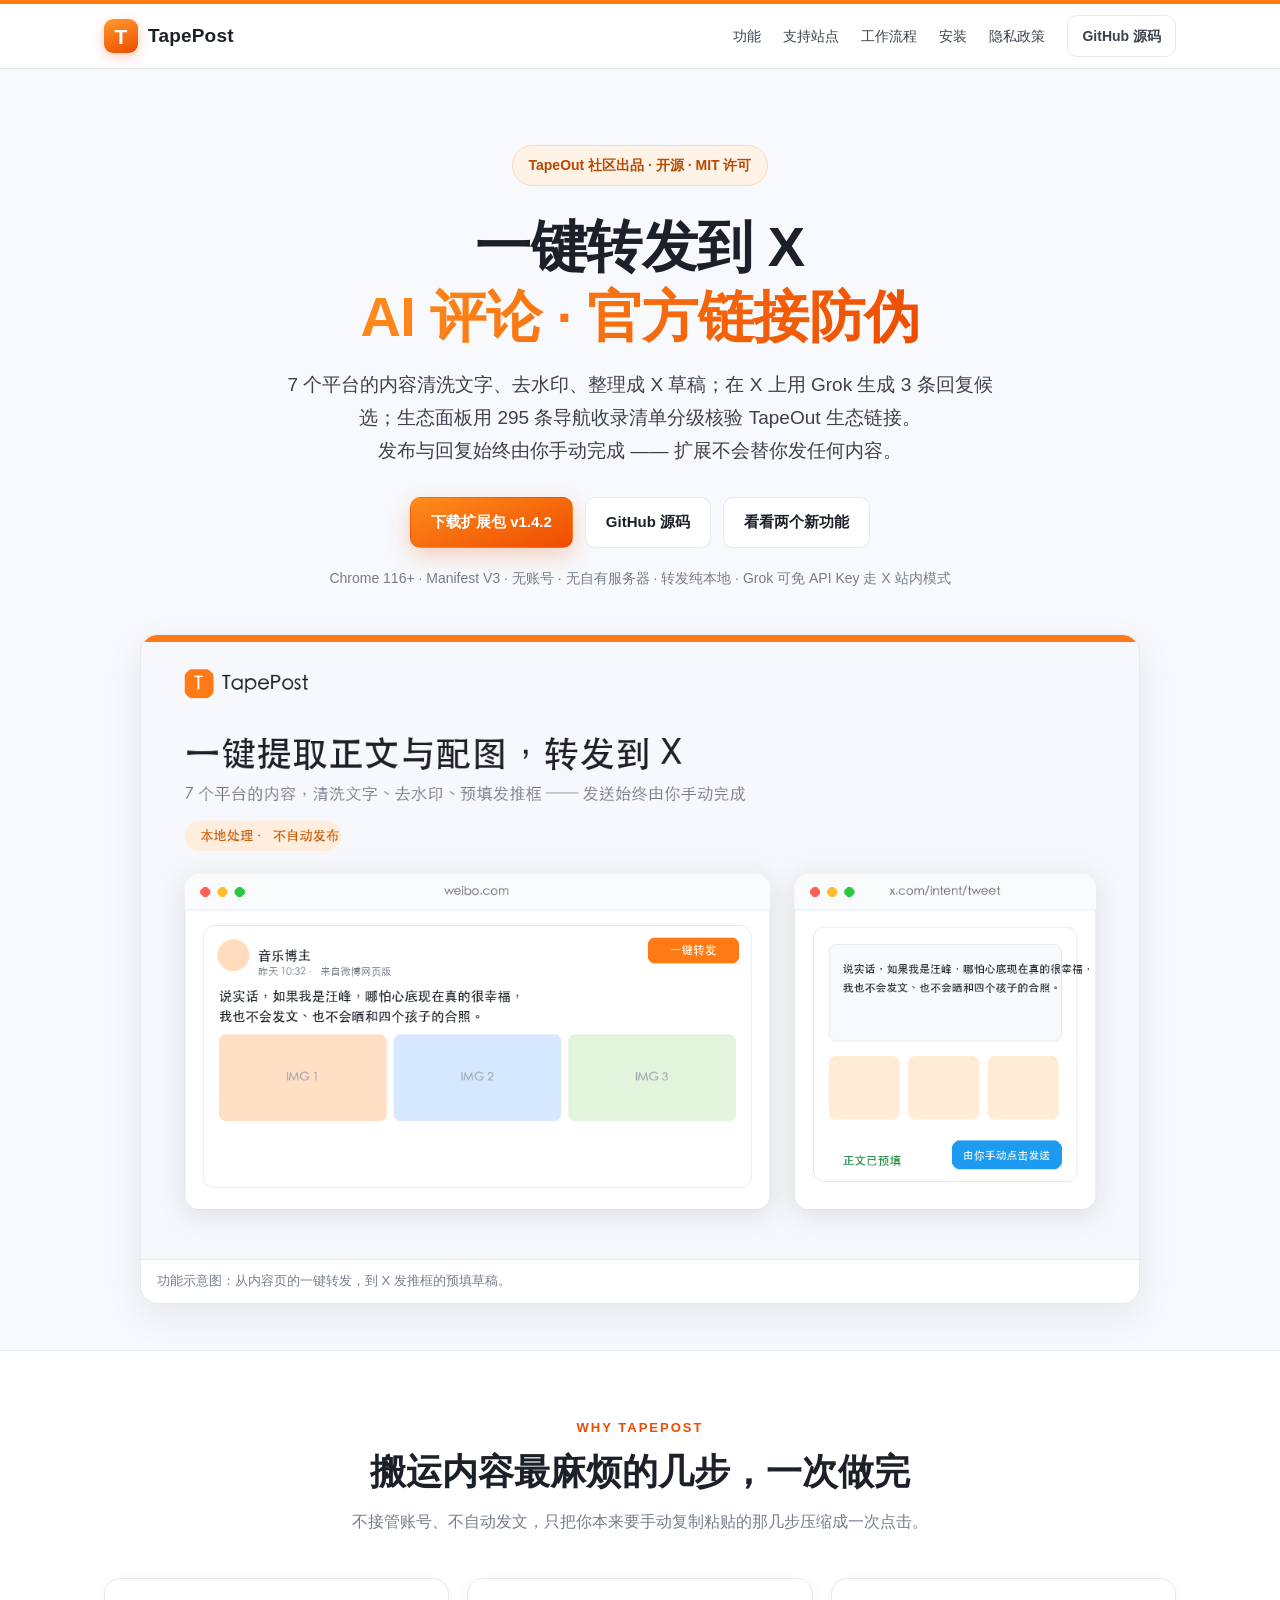
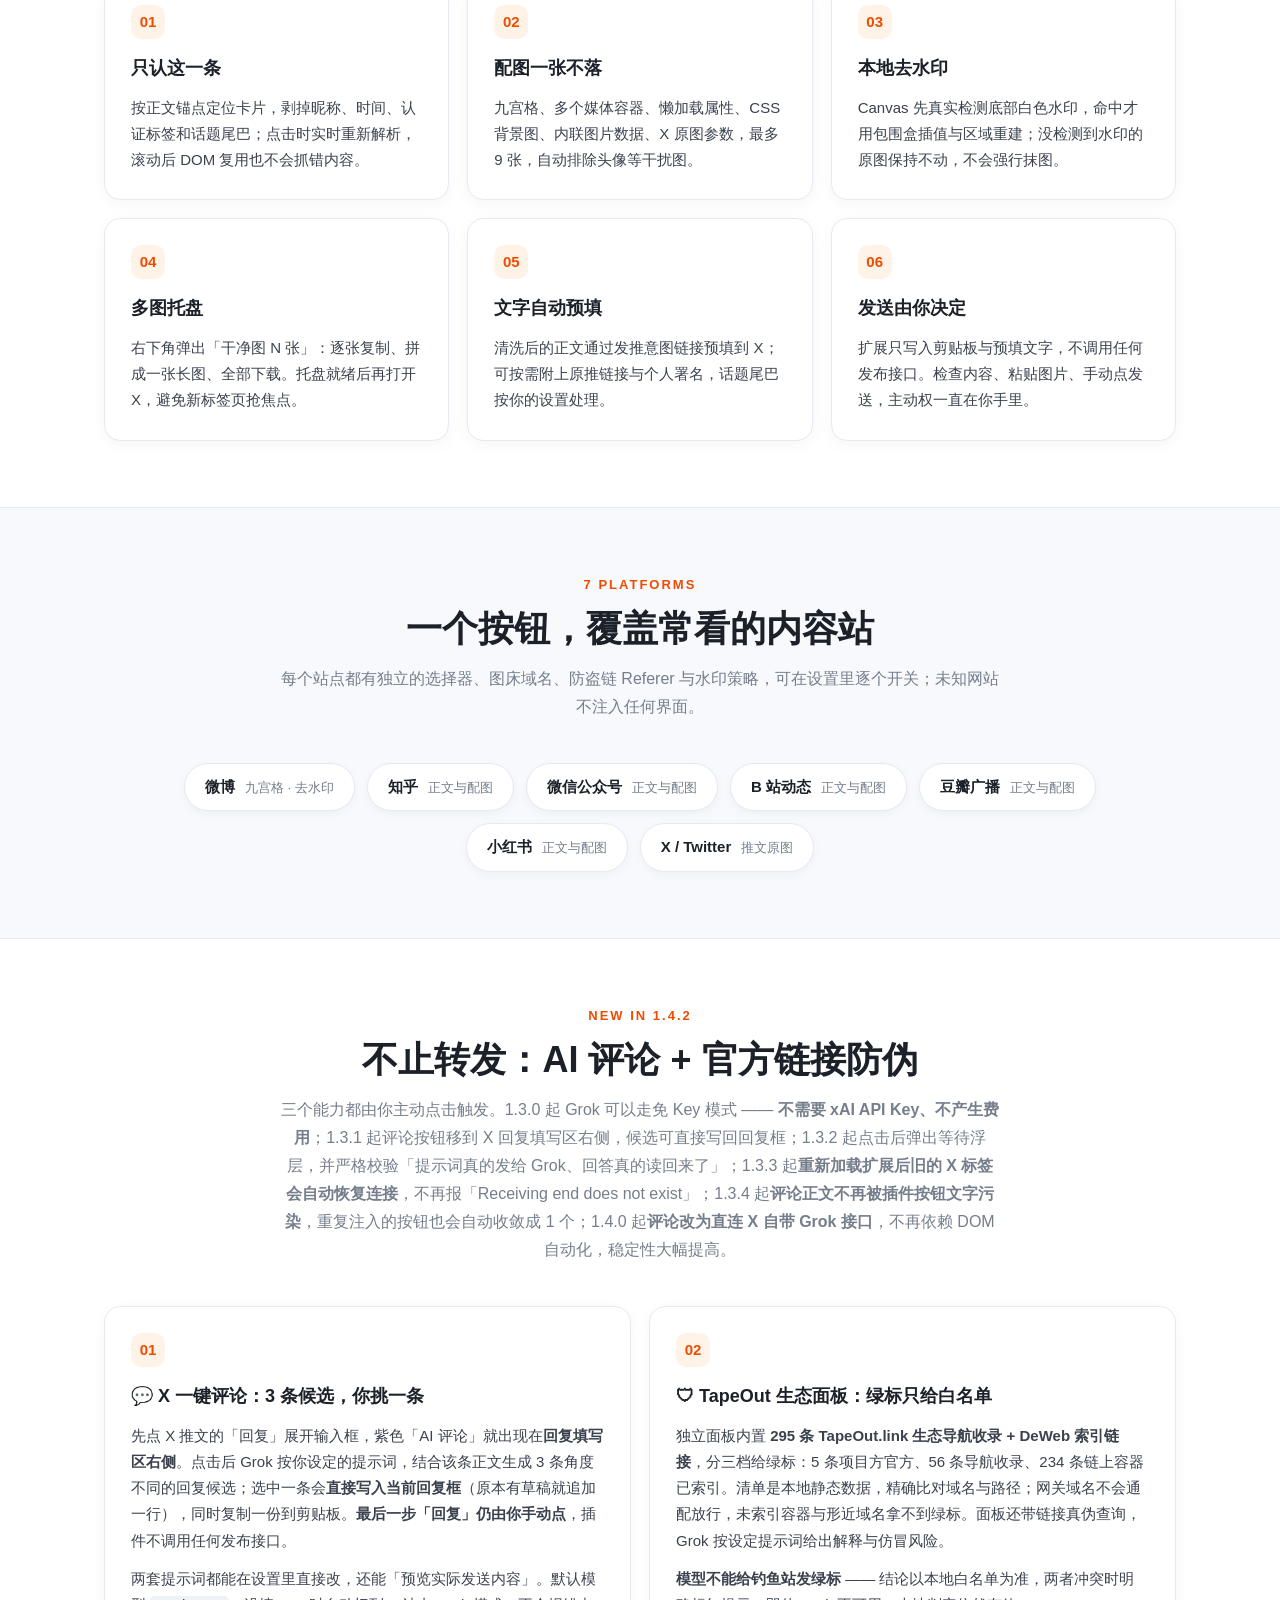
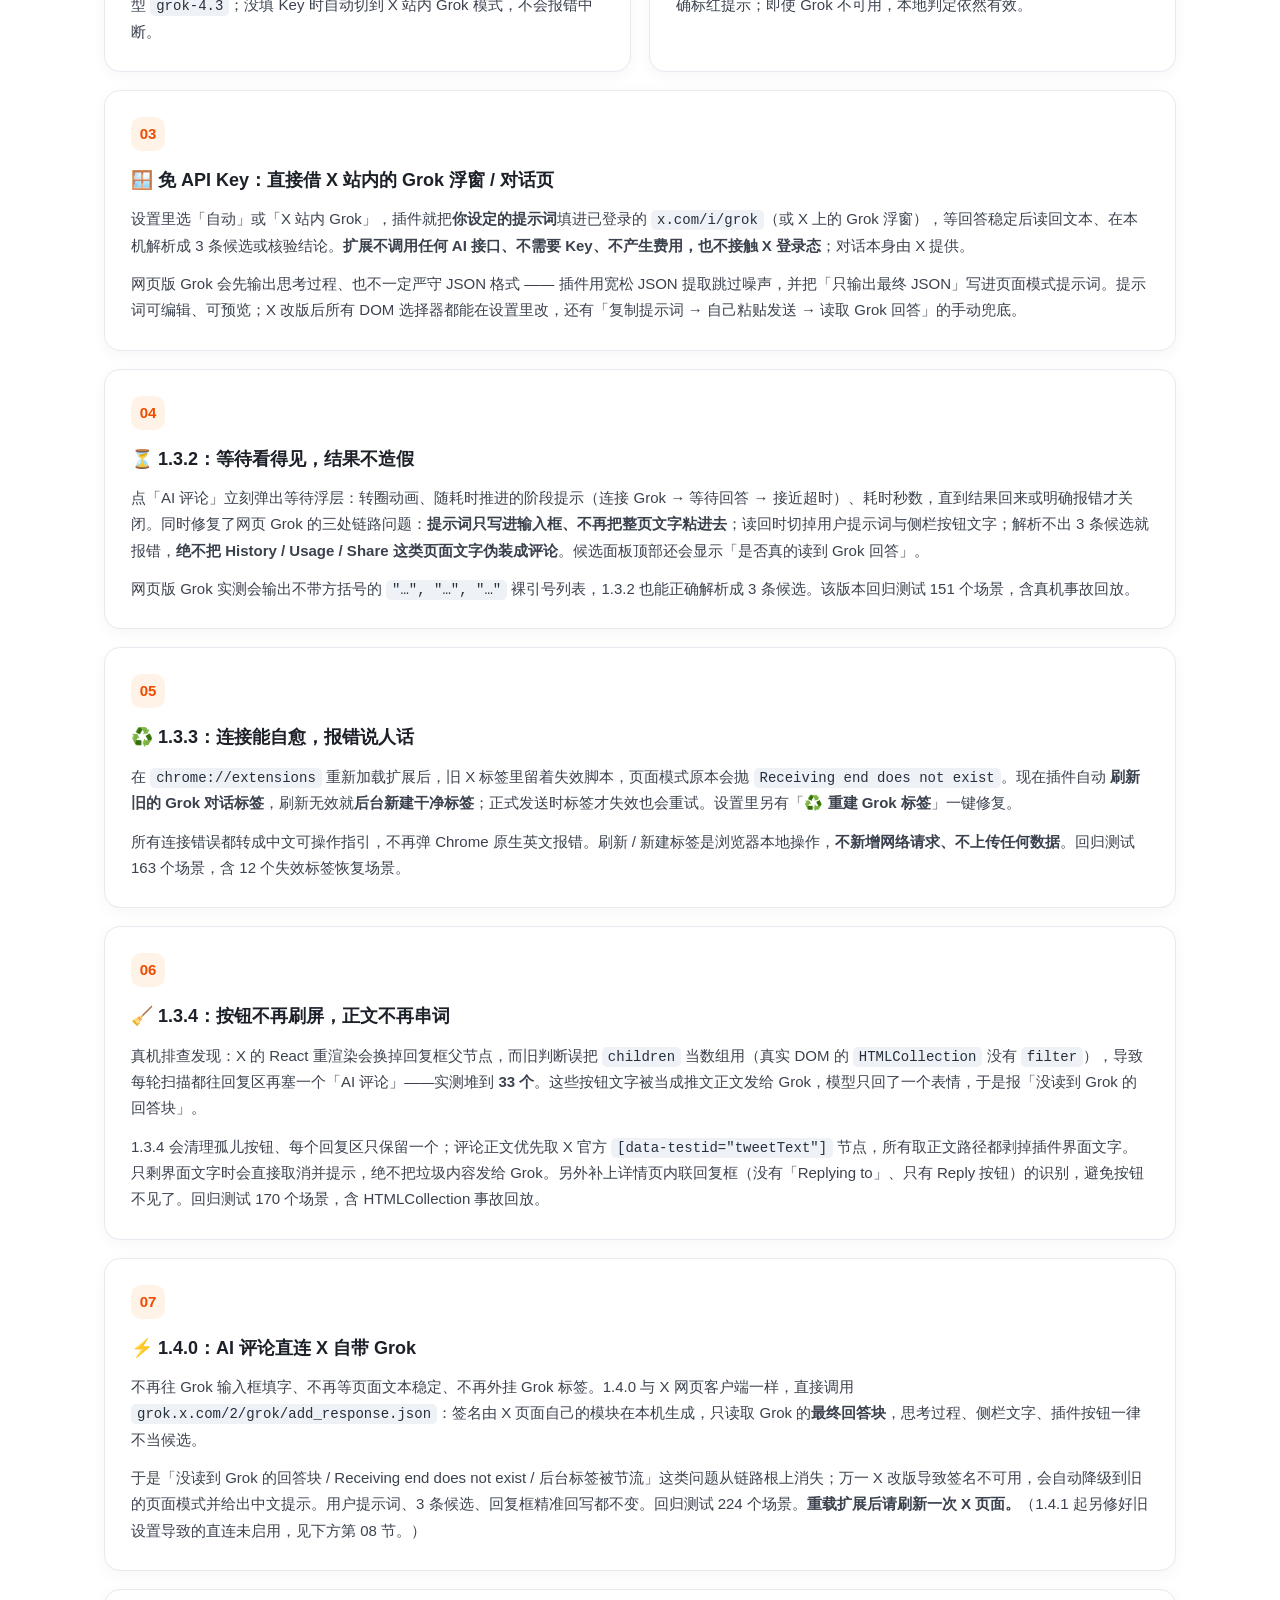
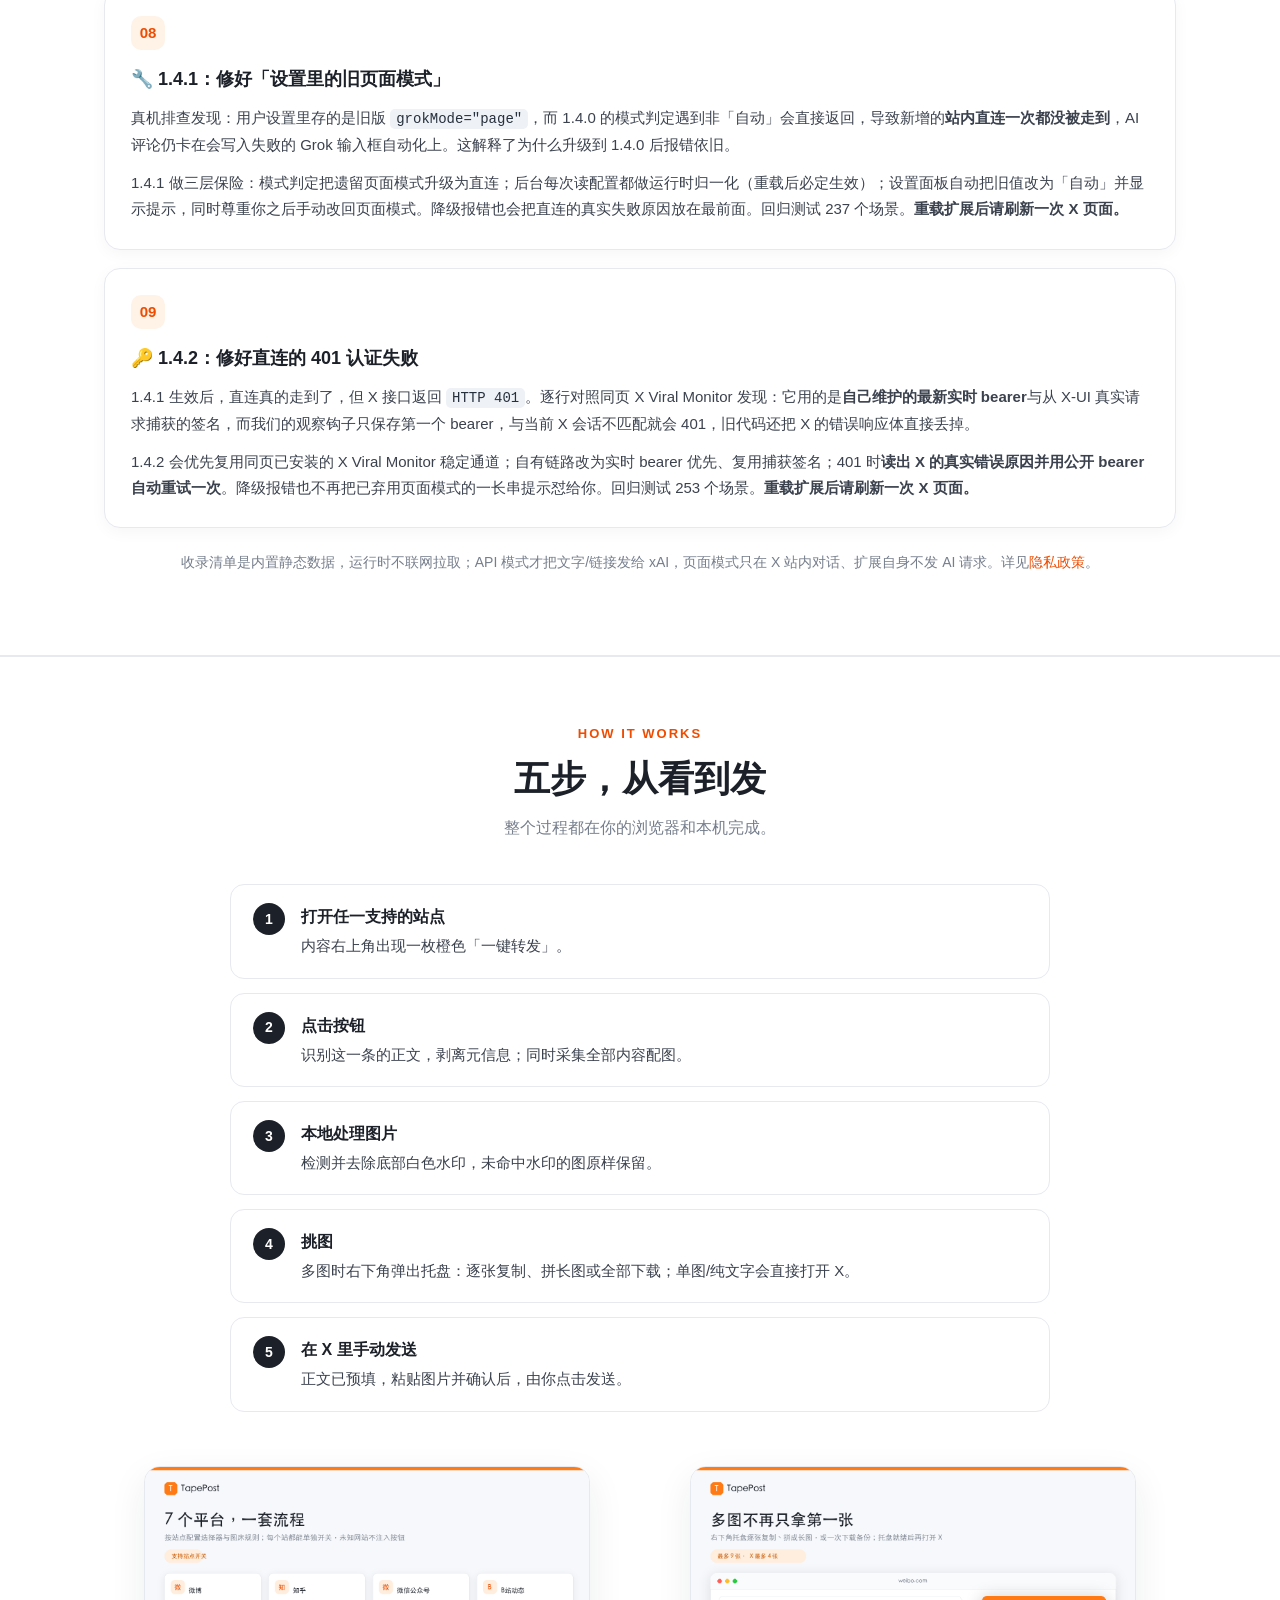
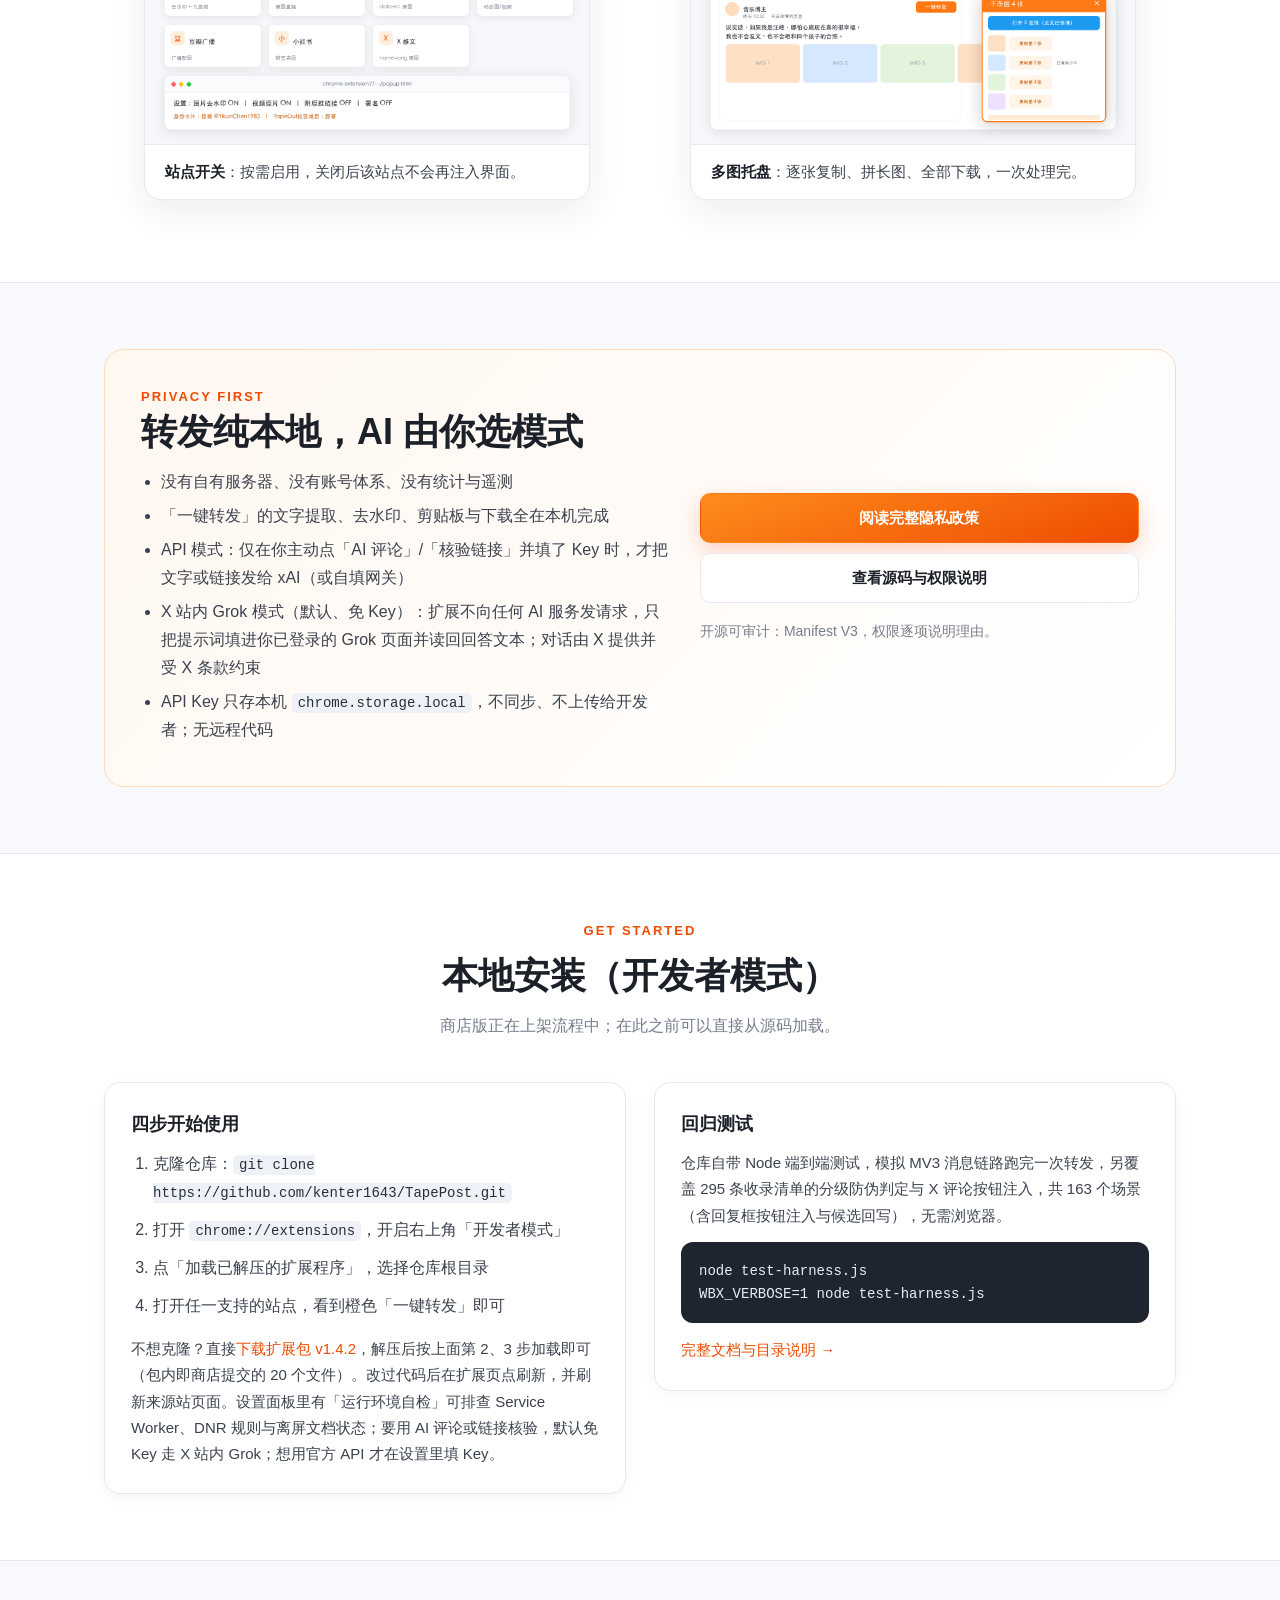
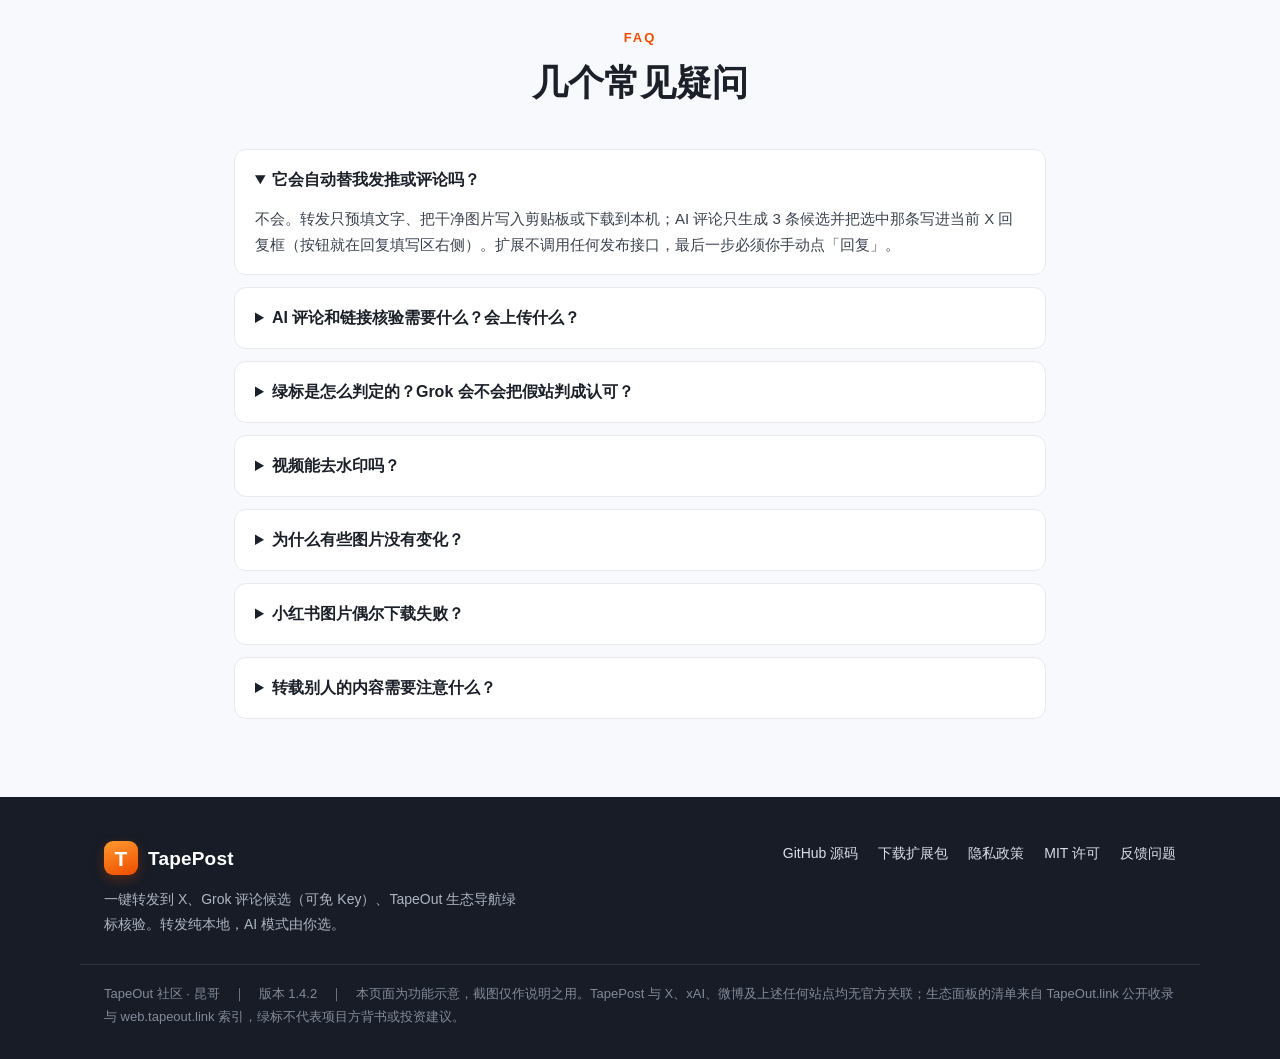
==== commit 90743ec1: "TapePost 1.4.2: 修复站内直连 HTTP 401 —— 复用同页 XVM 稳定通道、实时 bearer 优先、401 真实错误体 + 公开 bearer 重试" ====
--- a/docs/index.html
+++ b/docs/index.html
@@ -158,7 +158,7 @@
       <h1>一键转发到 X<br><span class="accent">AI 评论 · 官方链接防伪</span></h1>
       <p class="lead">7 个平台的内容清洗文字、去水印、整理成 X 草稿；在 X 上用 Grok 生成 3 条回复候选；生态面板用 295 条导航收录清单分级核验 TapeOut 生态链接。<br>发布与回复始终由你手动完成 —— 扩展不会替你发任何内容。</p>
       <div class="hero-actions">
-        <a class="btn btn-primary" href="assets/TapePost_1.4.1_store.zip" download>下载扩展包 v1.4.1</a>
+        <a class="btn btn-primary" href="assets/TapePost_1.4.2_store.zip" download>下载扩展包 v1.4.2</a>
         <a class="btn btn-ghost" href="https://github.com/kenter1643/TapePost">GitHub 源码</a>
         <a class="btn btn-ghost" href="#ai">看看两个新功能</a>
       </div>
@@ -210,7 +210,7 @@
   <section id="ai" class="alt">
     <div class="wrap">
       <div class="sec-head">
-        <div class="kicker">New in 1.4.1</div>
+        <div class="kicker">New in 1.4.2</div>
         <h2>不止转发：AI 评论 + 官方链接防伪</h2>
         <p>三个能力都由你主动点击触发。1.3.0 起 Grok 可以走免 Key 模式 —— <strong>不需要 xAI API Key、不产生费用</strong>；1.3.1 起评论按钮移到 X 回复填写区右侧，候选可直接写回回复框；1.3.2 起点击后弹出等待浮层，并严格校验「提示词真的发给 Grok、回答真的读回来了」；1.3.3 起<strong>重新加载扩展后旧的 X 标签会自动恢复连接</strong>，不再报「Receiving end does not exist」；1.3.4 起<strong>评论正文不再被插件按钮文字污染</strong>，重复注入的按钮也会自动收敛成 1 个；1.4.0 起<strong>评论改为直连 X 自带 Grok 接口</strong>，不再依赖 DOM 自动化，稳定性大幅提高。</p>
       </div>
@@ -263,6 +263,12 @@
         <h3>🔧 1.4.1：修好「设置里的旧页面模式」</h3>
         <p>真机排查发现：用户设置里存的是旧版 <code>grokMode="page"</code>，而 1.4.0 的模式判定遇到非「自动」会直接返回，导致新增的<strong>站内直连一次都没被走到</strong>，AI 评论仍卡在会写入失败的 Grok 输入框自动化上。这解释了为什么升级到 1.4.0 后报错依旧。</p>
         <p style="margin-top:12px">1.4.1 做三层保险：模式判定把遗留页面模式升级为直连；后台每次读配置都做运行时归一化（重载后必定生效）；设置面板自动把旧值改为「自动」并显示提示，同时尊重你之后手动改回页面模式。降级报错也会把直连的真实失败原因放在最前面。回归测试 237 个场景。<strong>重载扩展后请刷新一次 X 页面。</strong></p>
+      </div>
+      <div class="card" style="margin-top:18px">
+        <div class="num">09</div>
+        <h3>🔑 1.4.2：修好直连的 401 认证失败</h3>
+        <p>1.4.1 生效后，直连真的走到了，但 X 接口返回 <code>HTTP 401</code>。逐行对照同页 X Viral Monitor 发现：它用的是<strong>自己维护的最新实时 bearer</strong>与从 X-UI 真实请求捕获的签名，而我们的观察钩子只保存第一个 bearer，与当前 X 会话不匹配就会 401，旧代码还把 X 的错误响应体直接丢掉。</p>
+        <p style="margin-top:12px">1.4.2 会优先复用同页已安装的 X Viral Monitor 稳定通道；自有链路改为实时 bearer 优先、复用捕获签名；401 时<strong>读出 X 的真实错误原因并用公开 bearer 自动重试一次</strong>。降级报错也不再把已弃用页面模式的一长串提示怼给你。回归测试 253 个场景。<strong>重载扩展后请刷新一次 X 页面。</strong></p>
       </div>
       <p class="micro" style="text-align:center;margin-top:22px">收录清单是内置静态数据，运行时不联网拉取；API 模式才把文字/链接发给 xAI，页面模式只在 X 站内对话、扩展自身不发 AI 请求。详见<a href="privacy.html">隐私政策</a>。</p>
     </div>
@@ -334,7 +340,7 @@
             <li>点「加载已解压的扩展程序」，选择仓库根目录</li>
             <li>打开任一支持的站点，看到橙色「一键转发」即可</li>
           </ol>
-          <p style="margin-top:16px">不想克隆？直接<a href="assets/TapePost_1.4.1_store.zip" download>下载扩展包 v1.4.1</a>，解压后按上面第 2、3 步加载即可（包内即商店提交的 20 个文件）。改过代码后在扩展页点刷新，并刷新来源站页面。设置面板里有「运行环境自检」可排查 Service Worker、DNR 规则与离屏文档状态；要用 AI 评论或链接核验，默认免 Key 走 X 站内 Grok；想用官方 API 才在设置里填 Key。</p>
+          <p style="margin-top:16px">不想克隆？直接<a href="assets/TapePost_1.4.2_store.zip" download>下载扩展包 v1.4.2</a>，解压后按上面第 2、3 步加载即可（包内即商店提交的 20 个文件）。改过代码后在扩展页点刷新，并刷新来源站页面。设置面板里有「运行环境自检」可排查 Service Worker、DNR 规则与离屏文档状态；要用 AI 评论或链接核验，默认免 Key 走 X 站内 Grok；想用官方 API 才在设置里填 Key。</p>
         </div>
         <div>
           <div class="card">
@@ -374,13 +380,13 @@
     </div>
     <div class="foot-links">
       <a href="https://github.com/kenter1643/TapePost">GitHub 源码</a>
-      <a href="assets/TapePost_1.4.1_store.zip" download>下载扩展包</a>
+      <a href="assets/TapePost_1.4.2_store.zip" download>下载扩展包</a>
       <a href="privacy.html">隐私政策</a>
       <a href="https://github.com/kenter1643/TapePost/blob/main/LICENSE">MIT 许可</a>
       <a href="https://github.com/kenter1643/TapePost/issues">反馈问题</a>
     </div>
   </div>
-  <div class="fine">TapeOut 社区 · 昆哥　｜　版本 1.4.1　｜　本页面为功能示意，截图仅作说明之用。TapePost 与 X、xAI、微博及上述任何站点均无官方关联；生态面板的清单来自 TapeOut.link 公开收录与 web.tapeout.link 索引，绿标不代表项目方背书或投资建议。</div>
+  <div class="fine">TapeOut 社区 · 昆哥　｜　版本 1.4.2　｜　本页面为功能示意，截图仅作说明之用。TapePost 与 X、xAI、微博及上述任何站点均无官方关联；生态面板的清单来自 TapeOut.link 公开收录与 web.tapeout.link 索引，绿标不代表项目方背书或投资建议。</div>
 </footer>
 </body>
 </html>
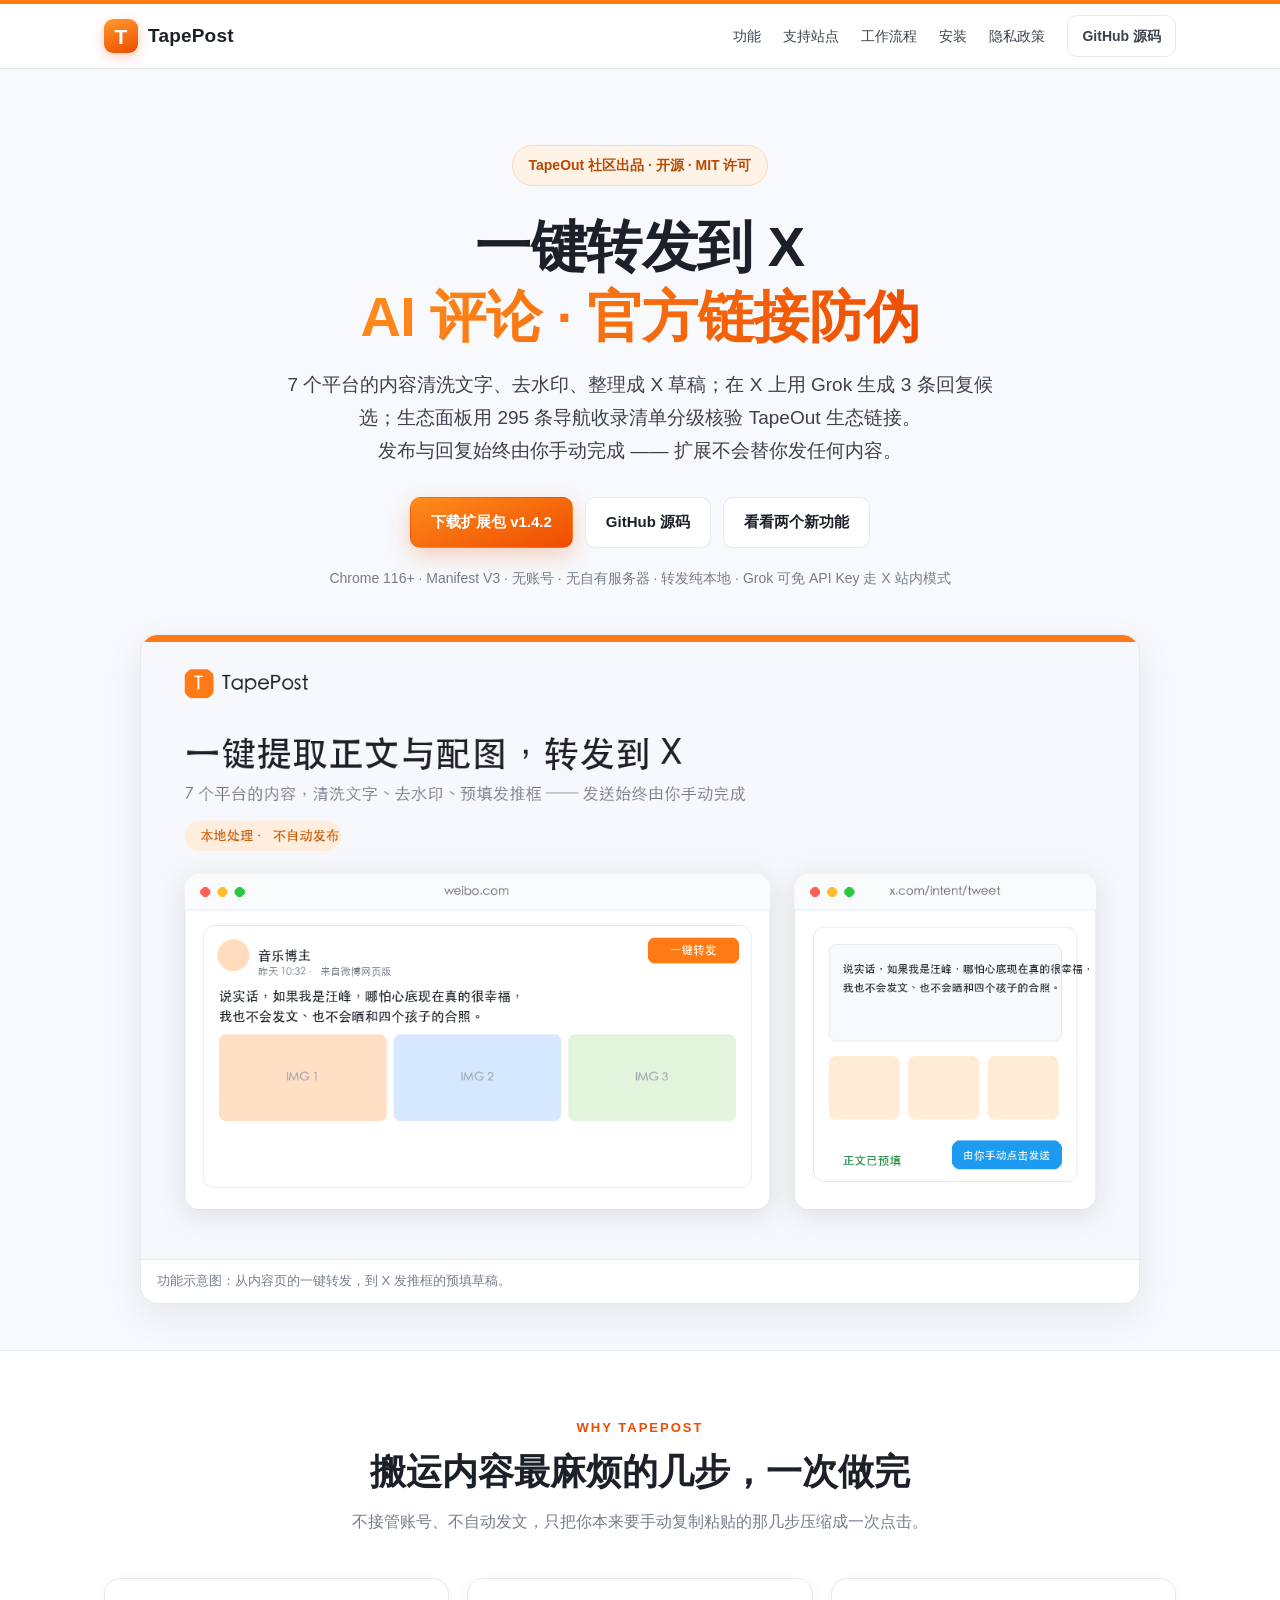
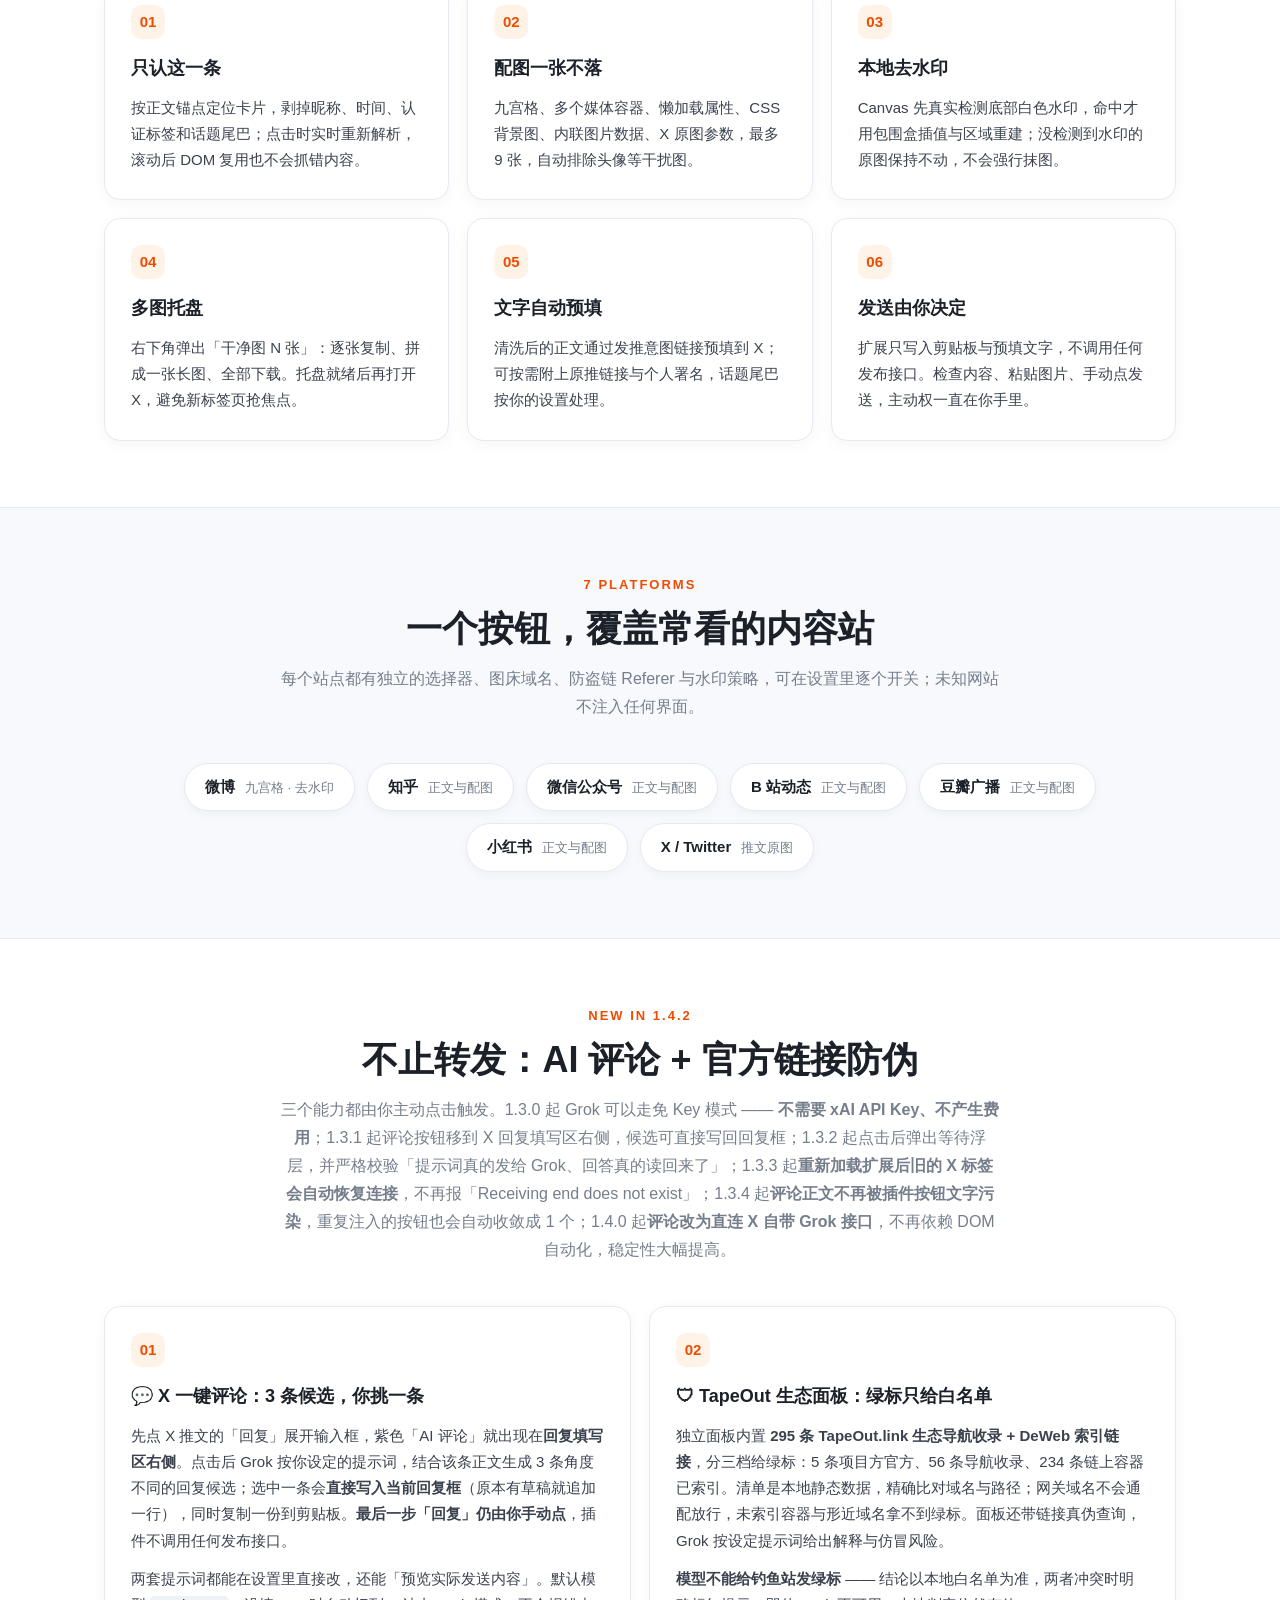
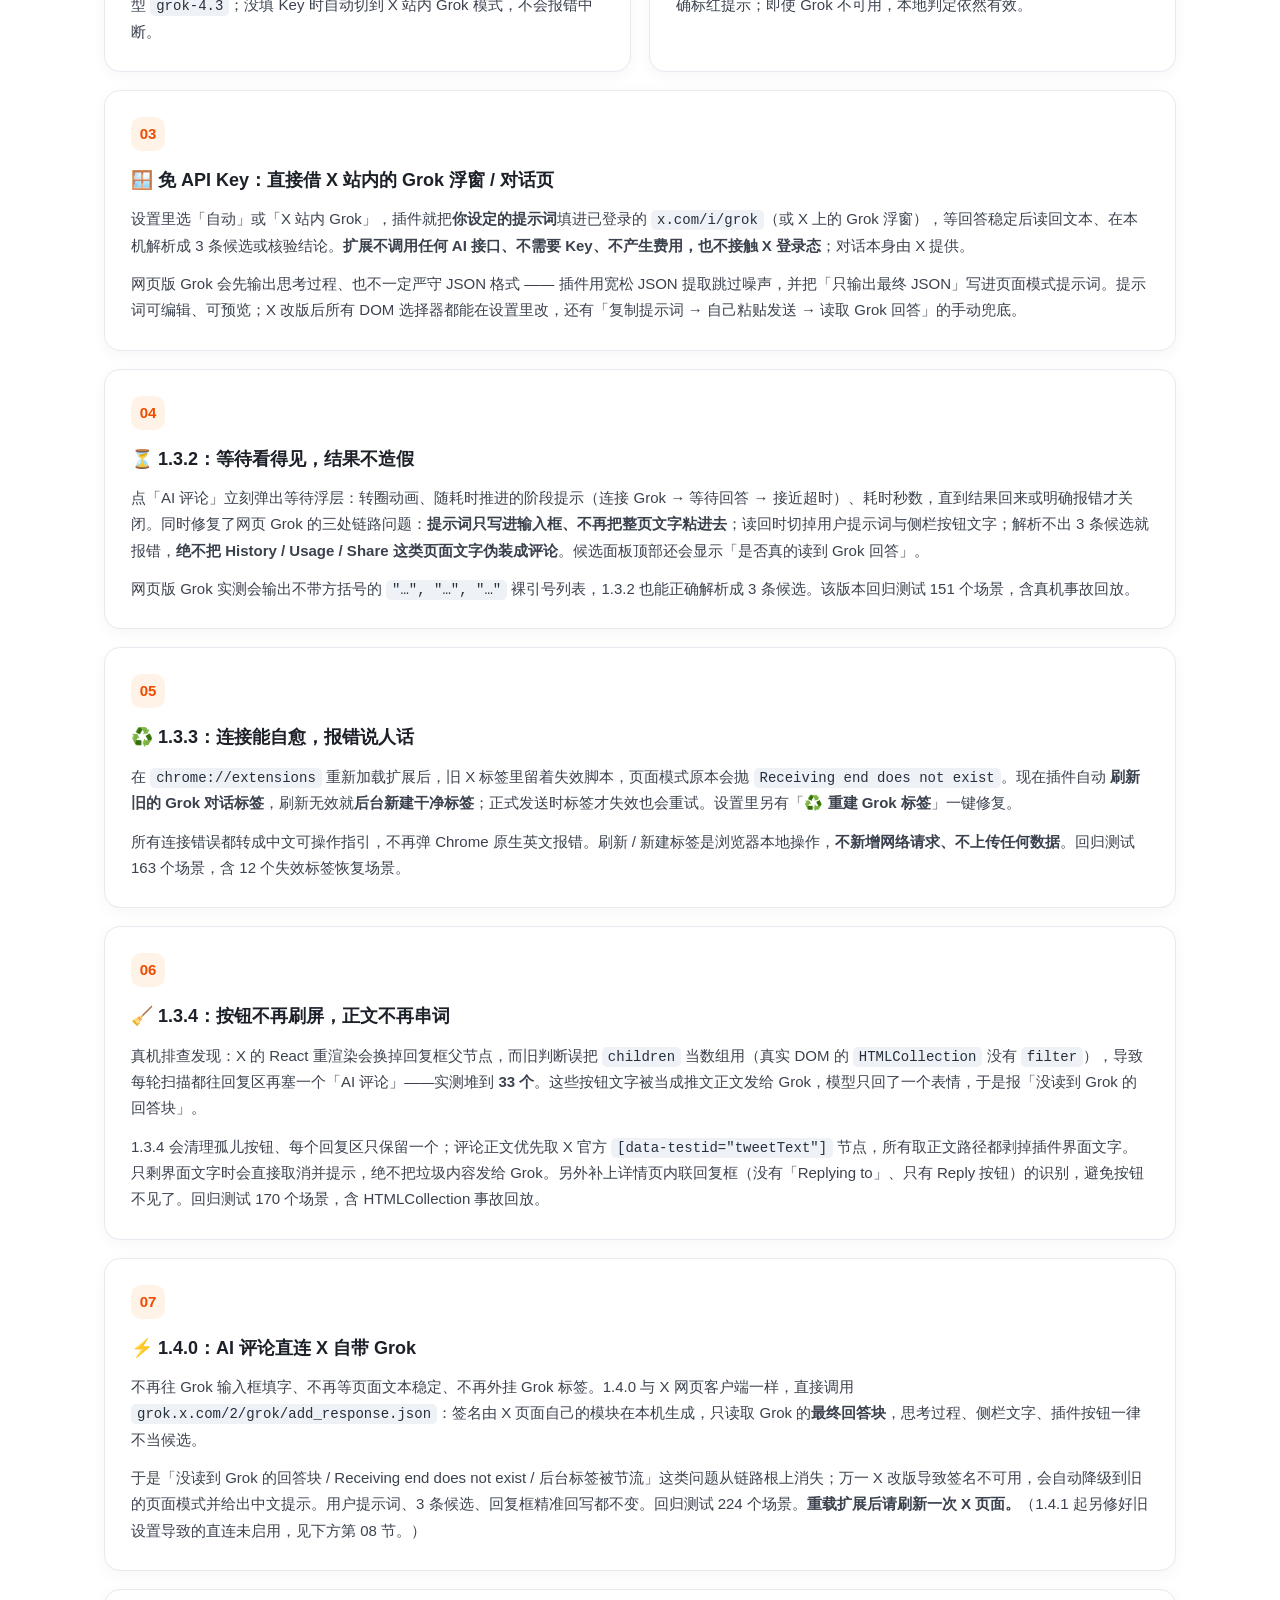
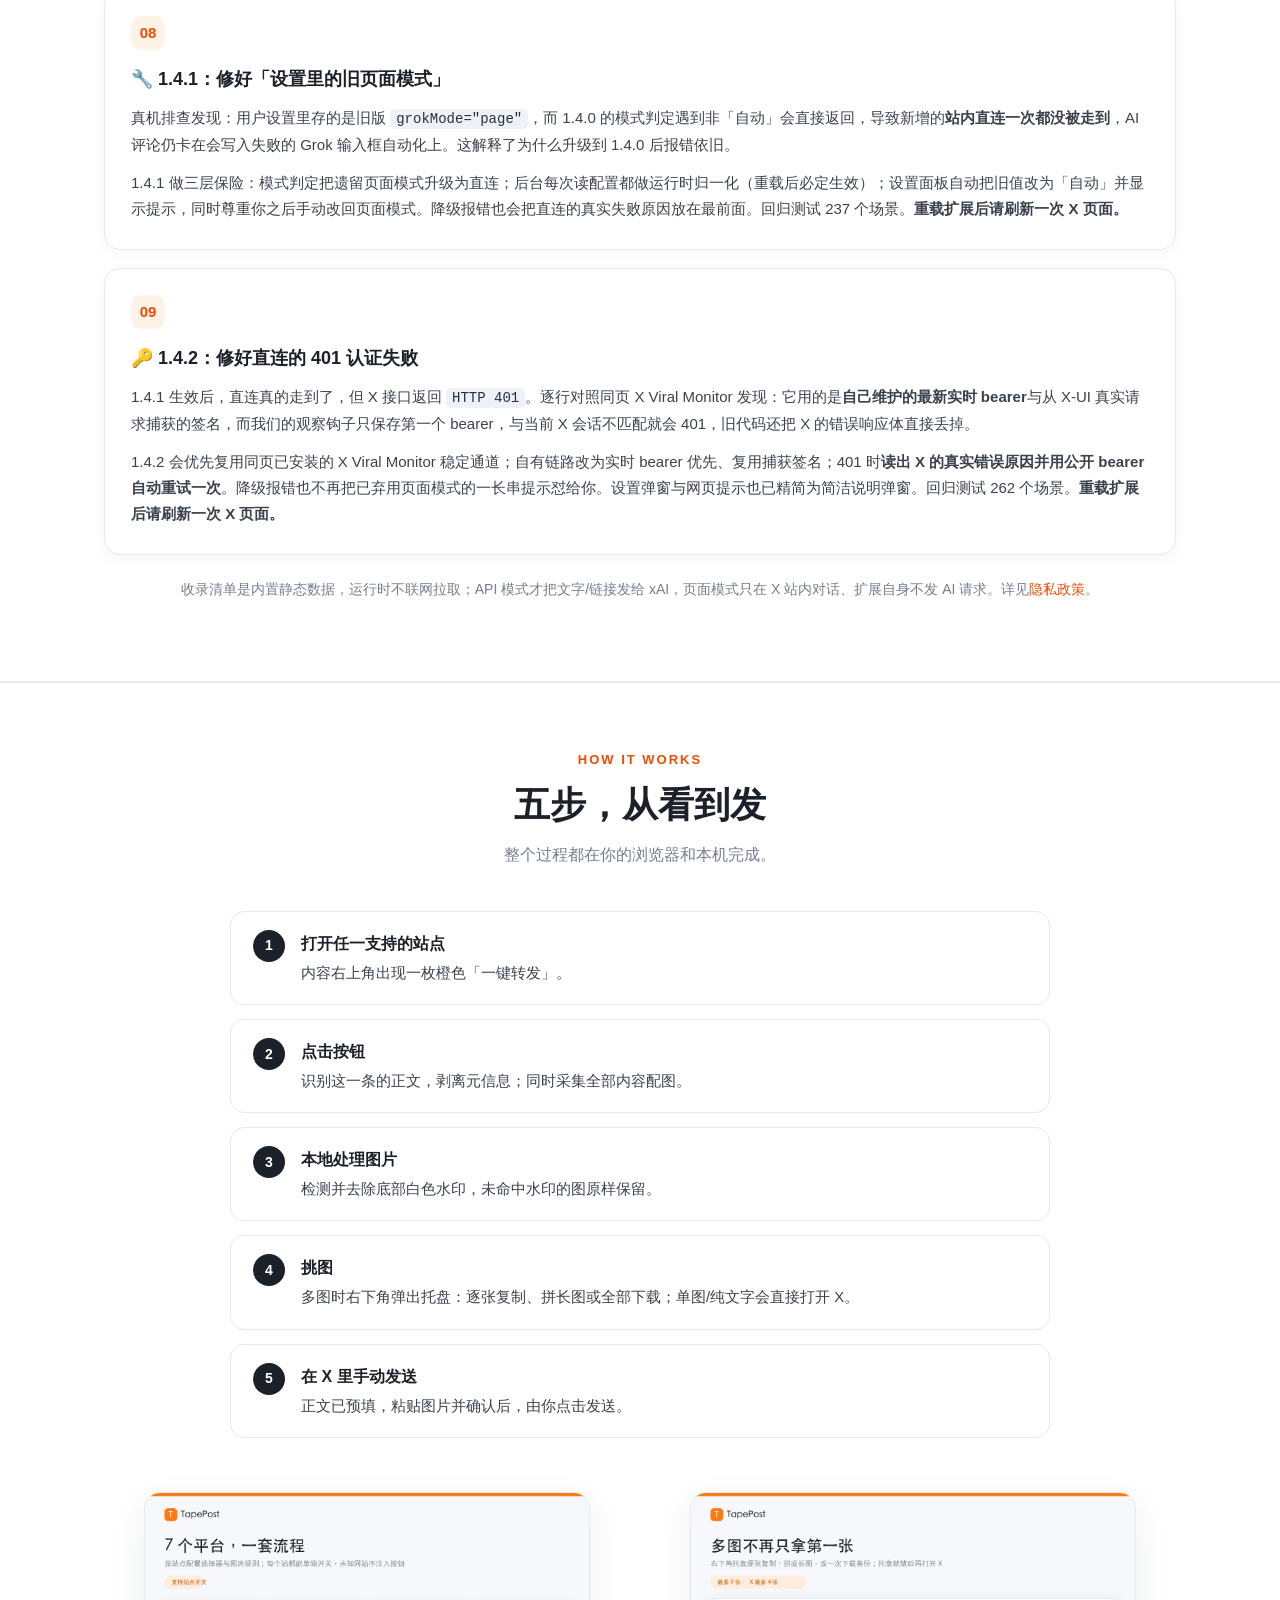
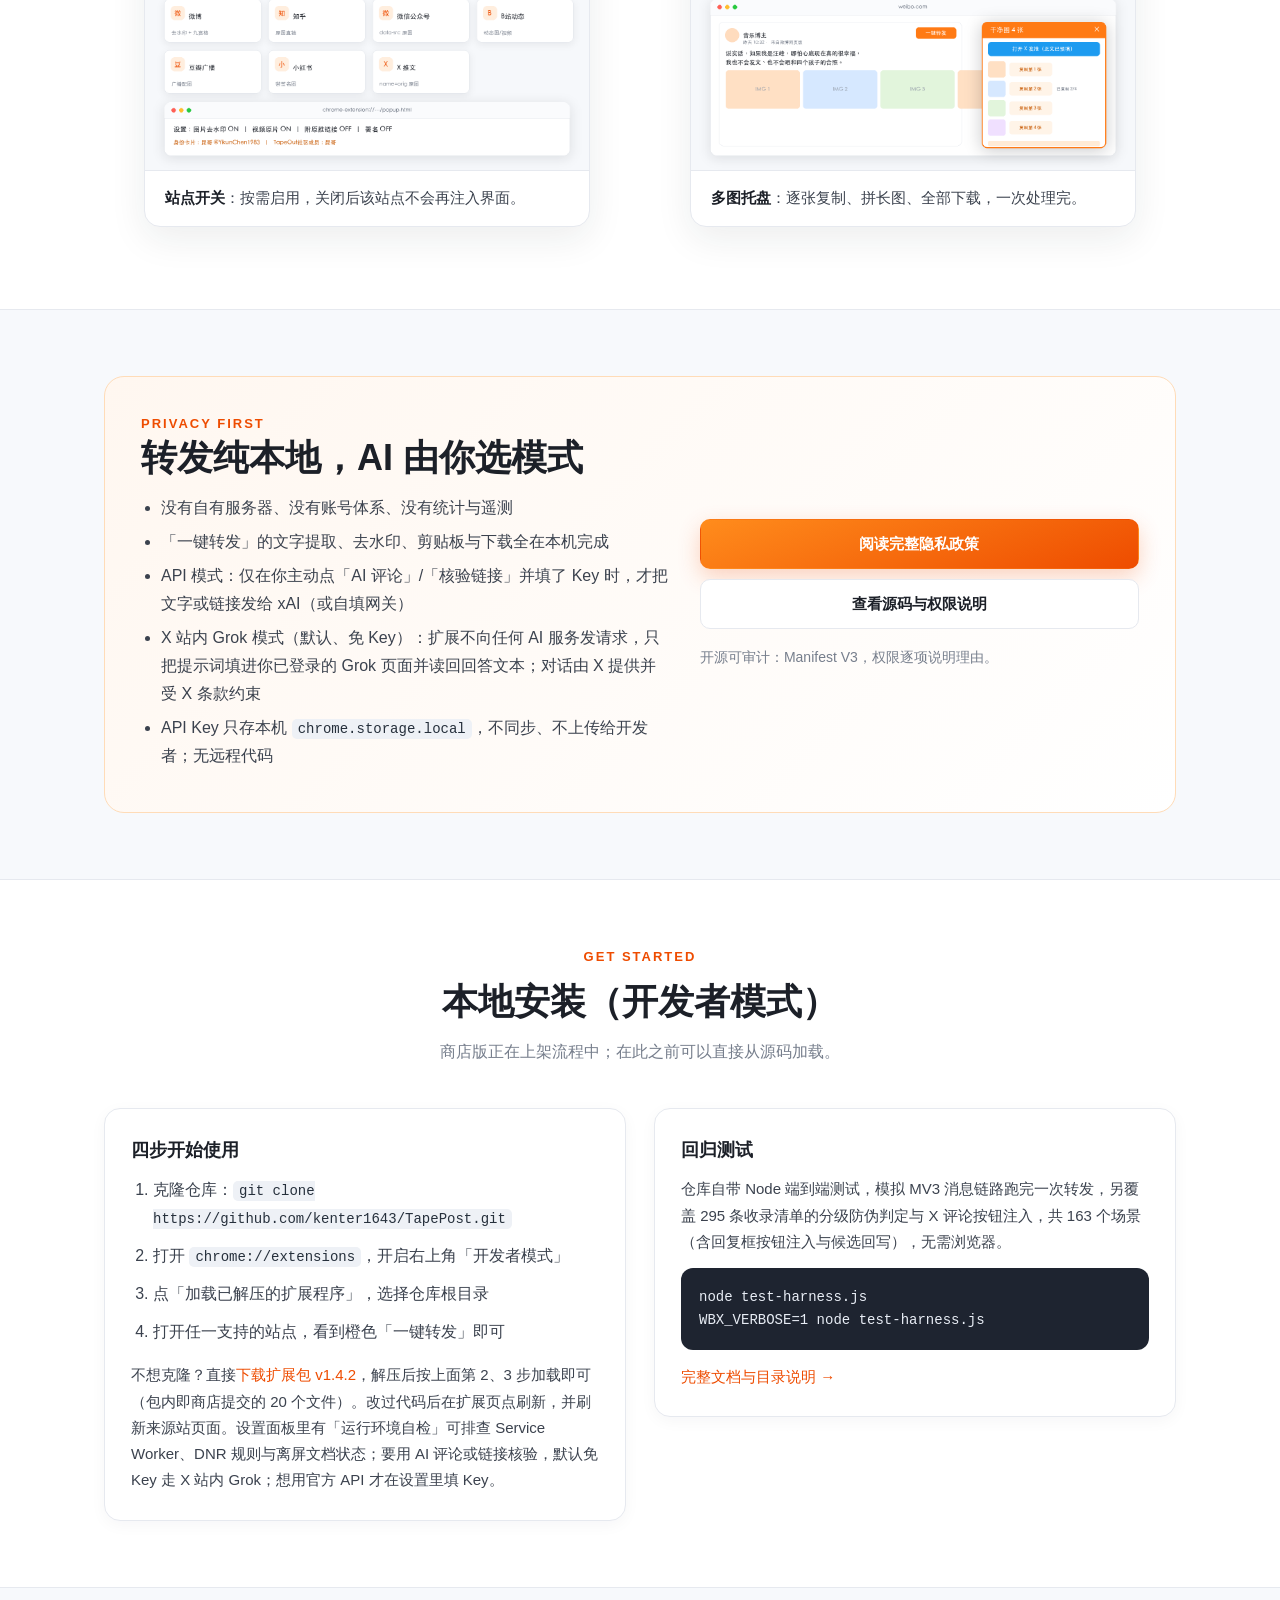
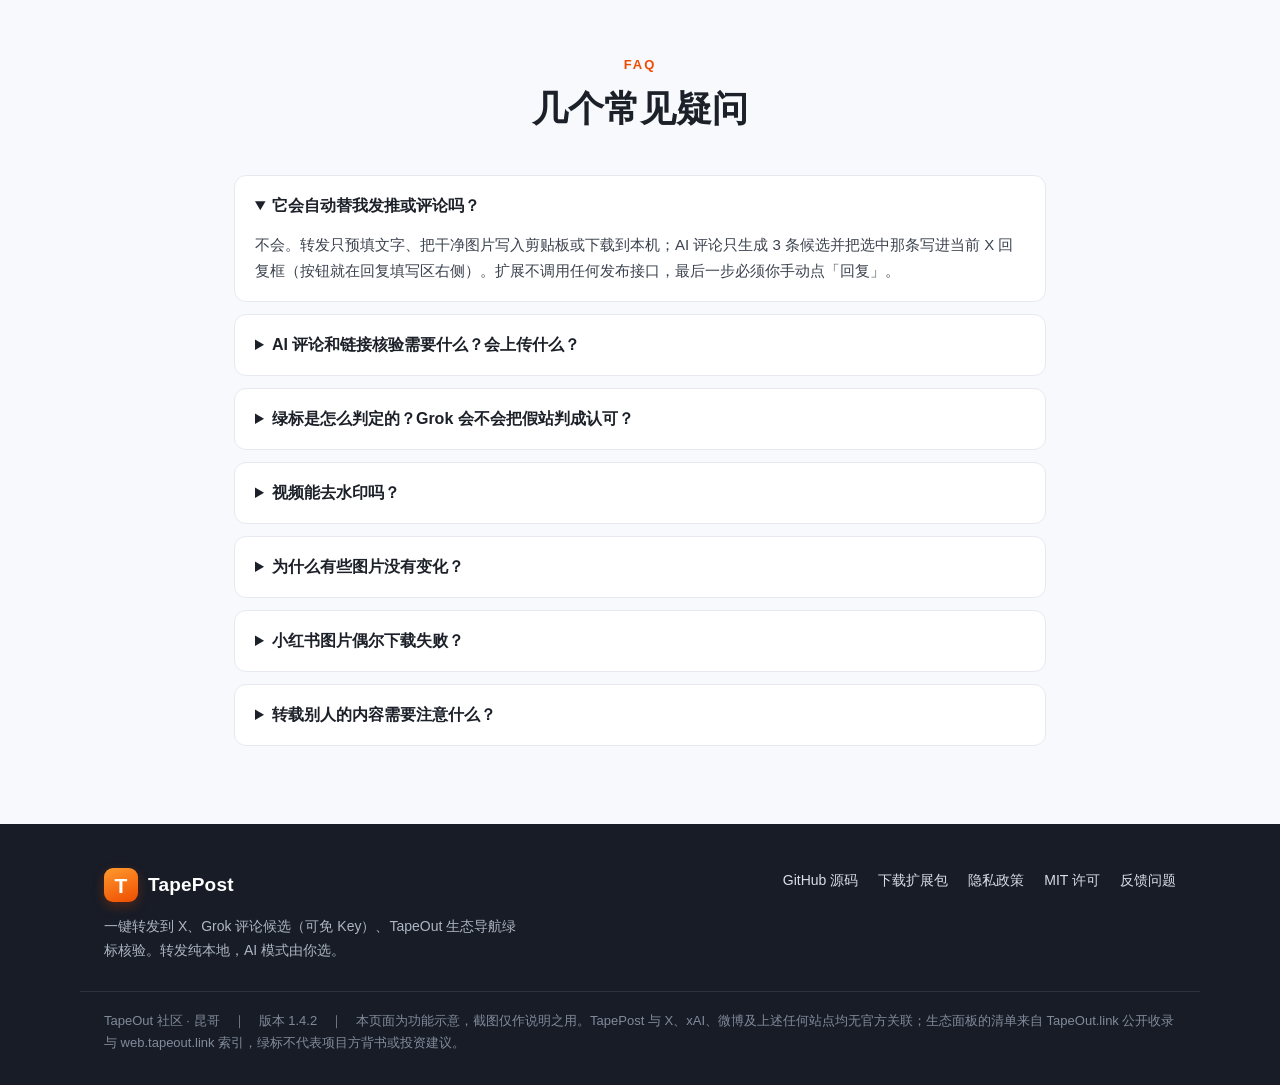
==== commit 3950552a: "TapePost 1.4.2 文案精简：长说明改为简洁弹窗，补 9 个 UI 契约断言（262/262）" ====
--- a/docs/index.html
+++ b/docs/index.html
@@ -268,7 +268,7 @@
         <div class="num">09</div>
         <h3>🔑 1.4.2：修好直连的 401 认证失败</h3>
         <p>1.4.1 生效后，直连真的走到了，但 X 接口返回 <code>HTTP 401</code>。逐行对照同页 X Viral Monitor 发现：它用的是<strong>自己维护的最新实时 bearer</strong>与从 X-UI 真实请求捕获的签名，而我们的观察钩子只保存第一个 bearer，与当前 X 会话不匹配就会 401，旧代码还把 X 的错误响应体直接丢掉。</p>
-        <p style="margin-top:12px">1.4.2 会优先复用同页已安装的 X Viral Monitor 稳定通道；自有链路改为实时 bearer 优先、复用捕获签名；401 时<strong>读出 X 的真实错误原因并用公开 bearer 自动重试一次</strong>。降级报错也不再把已弃用页面模式的一长串提示怼给你。回归测试 253 个场景。<strong>重载扩展后请刷新一次 X 页面。</strong></p>
+        <p style="margin-top:12px">1.4.2 会优先复用同页已安装的 X Viral Monitor 稳定通道；自有链路改为实时 bearer 优先、复用捕获签名；401 时<strong>读出 X 的真实错误原因并用公开 bearer 自动重试一次</strong>。降级报错也不再把已弃用页面模式的一长串提示怼给你。设置弹窗与网页提示也已精简为简洁说明弹窗。回归测试 262 个场景。<strong>重载扩展后请刷新一次 X 页面。</strong></p>
       </div>
       <p class="micro" style="text-align:center;margin-top:22px">收录清单是内置静态数据，运行时不联网拉取；API 模式才把文字/链接发给 xAI，页面模式只在 X 站内对话、扩展自身不发 AI 请求。详见<a href="privacy.html">隐私政策</a>。</p>
     </div>
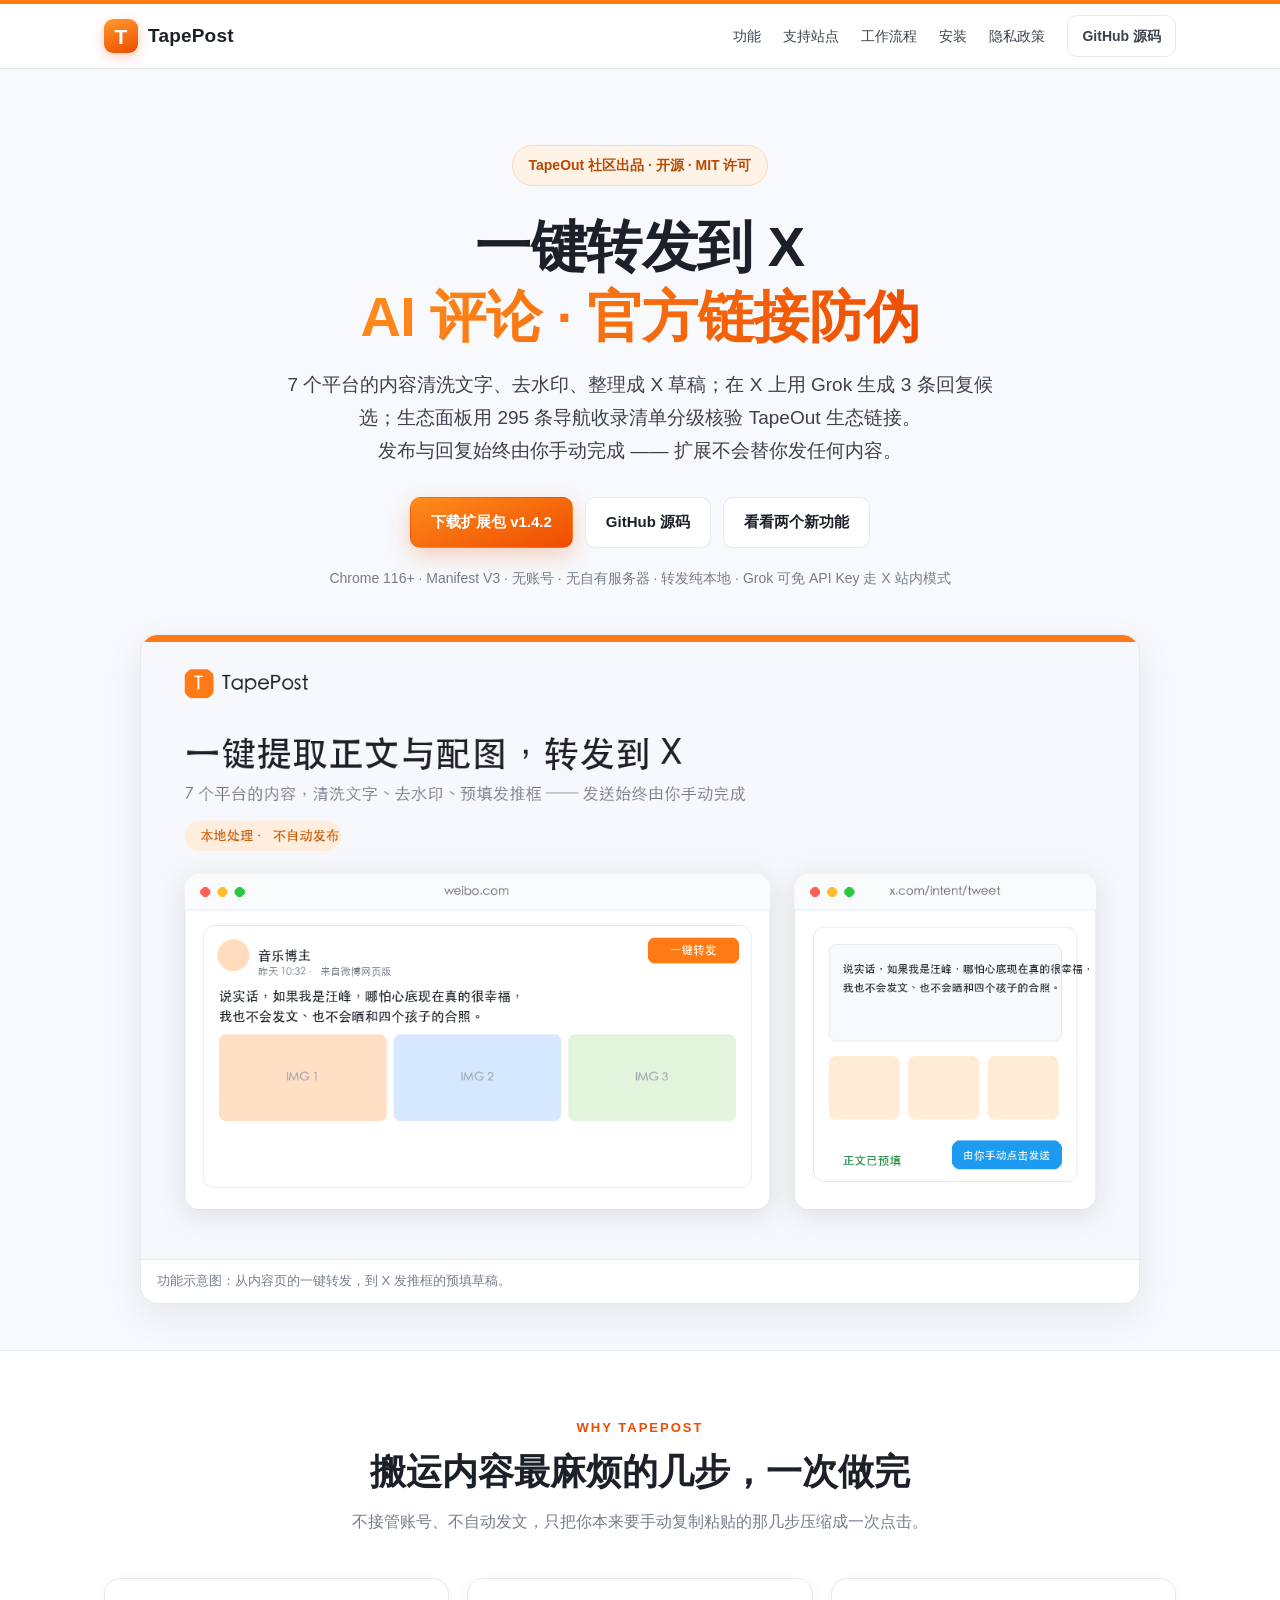
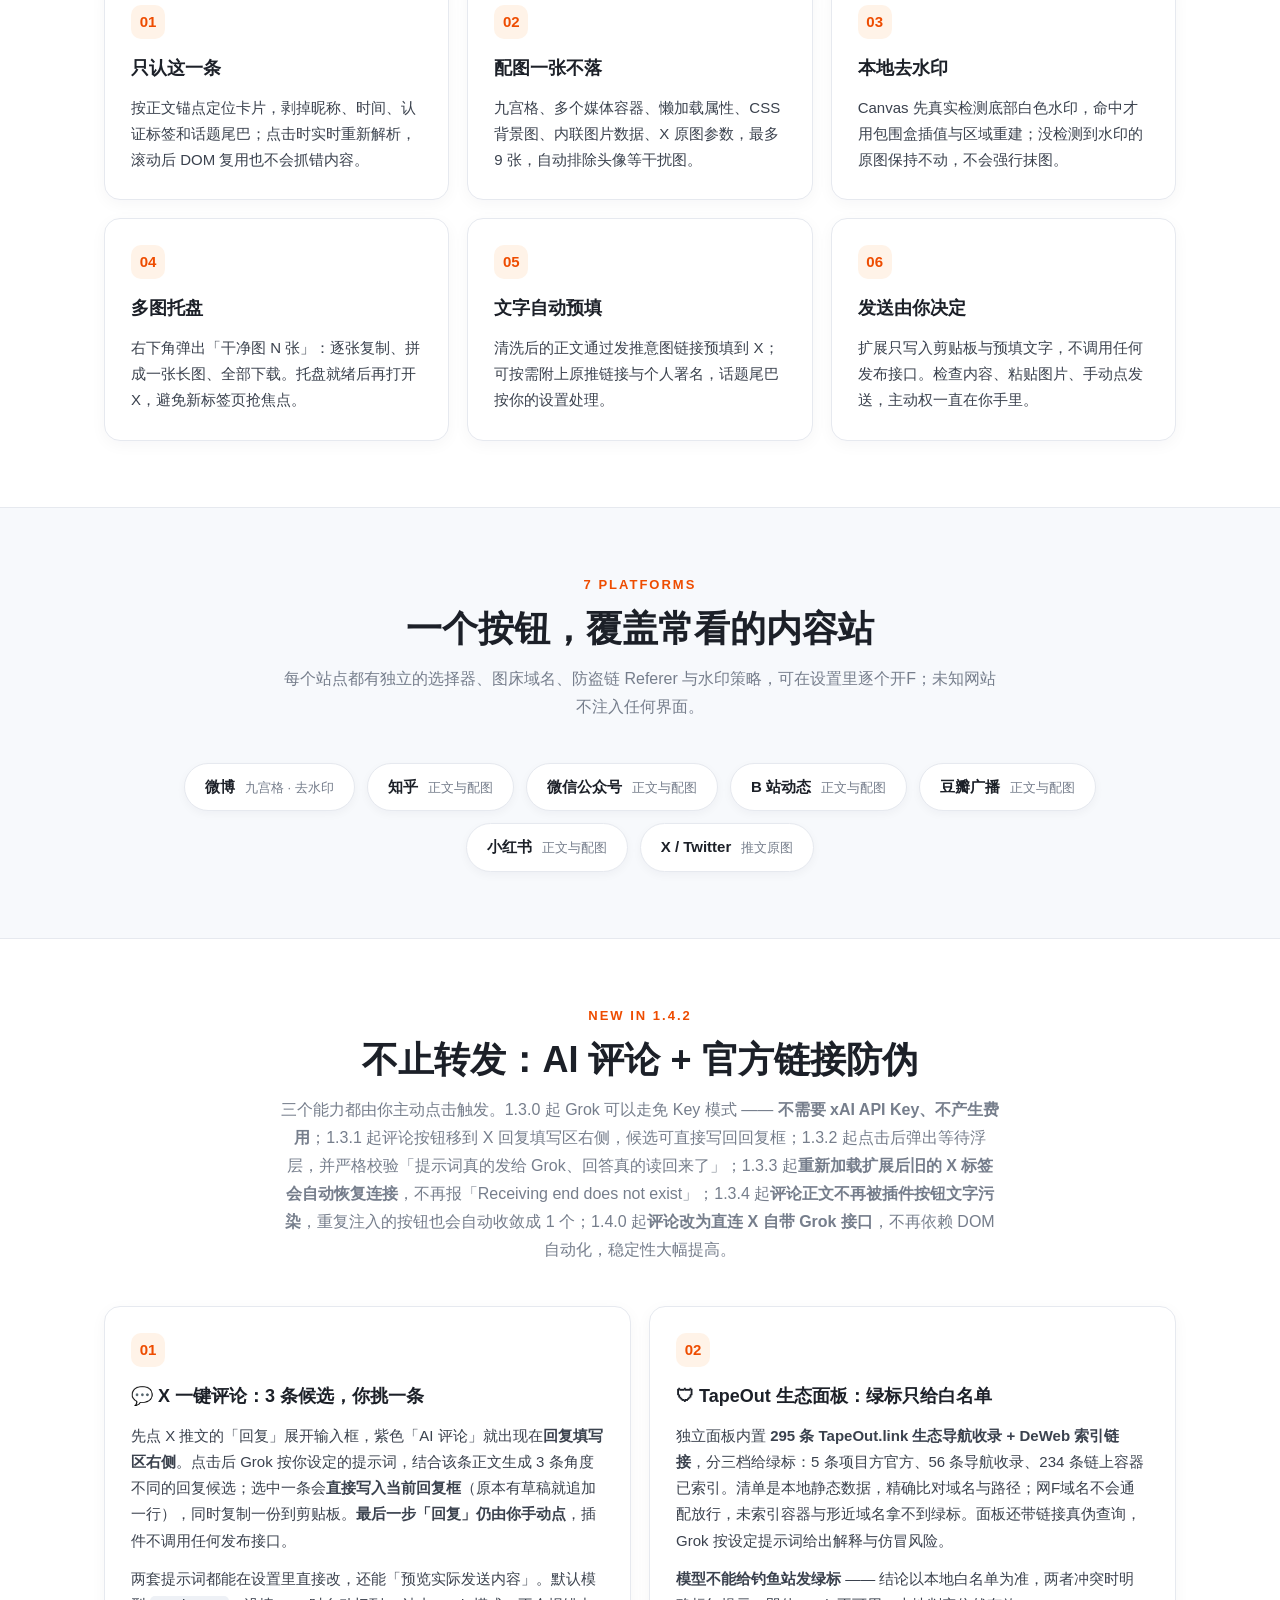
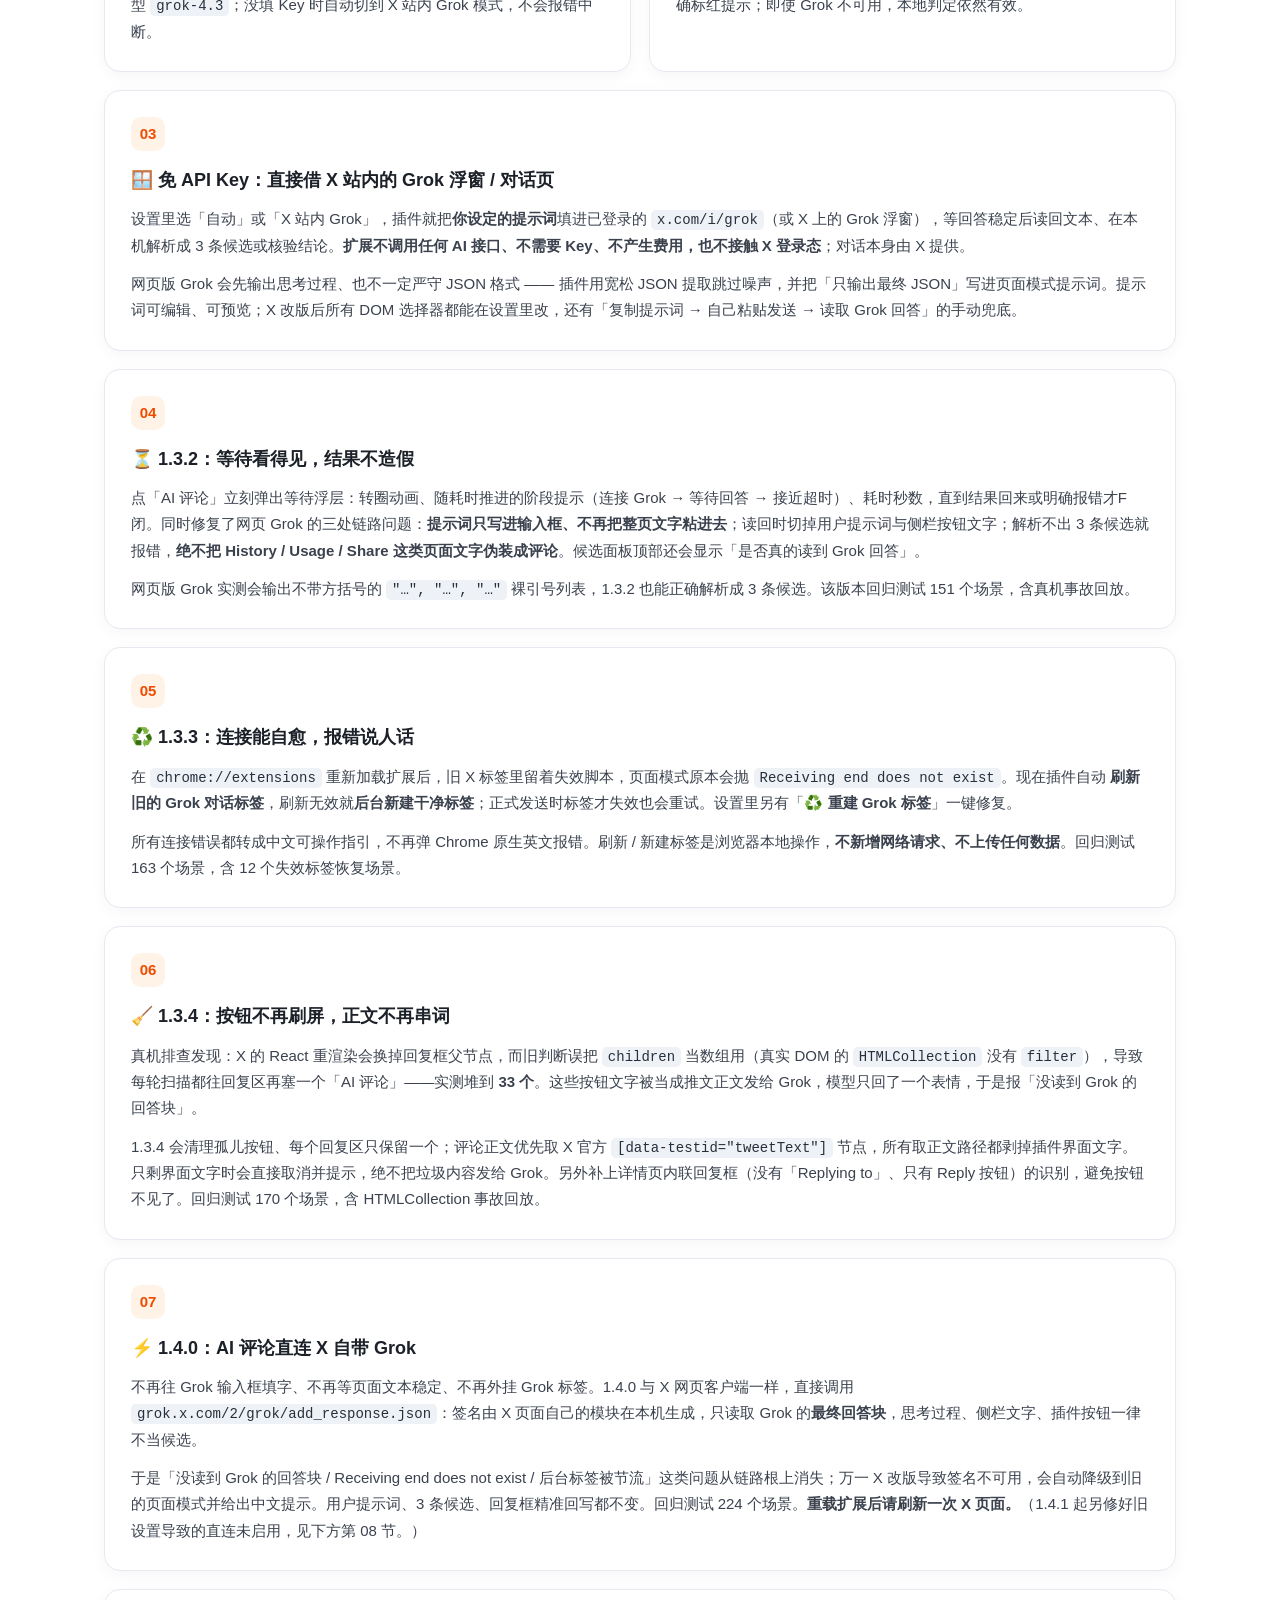
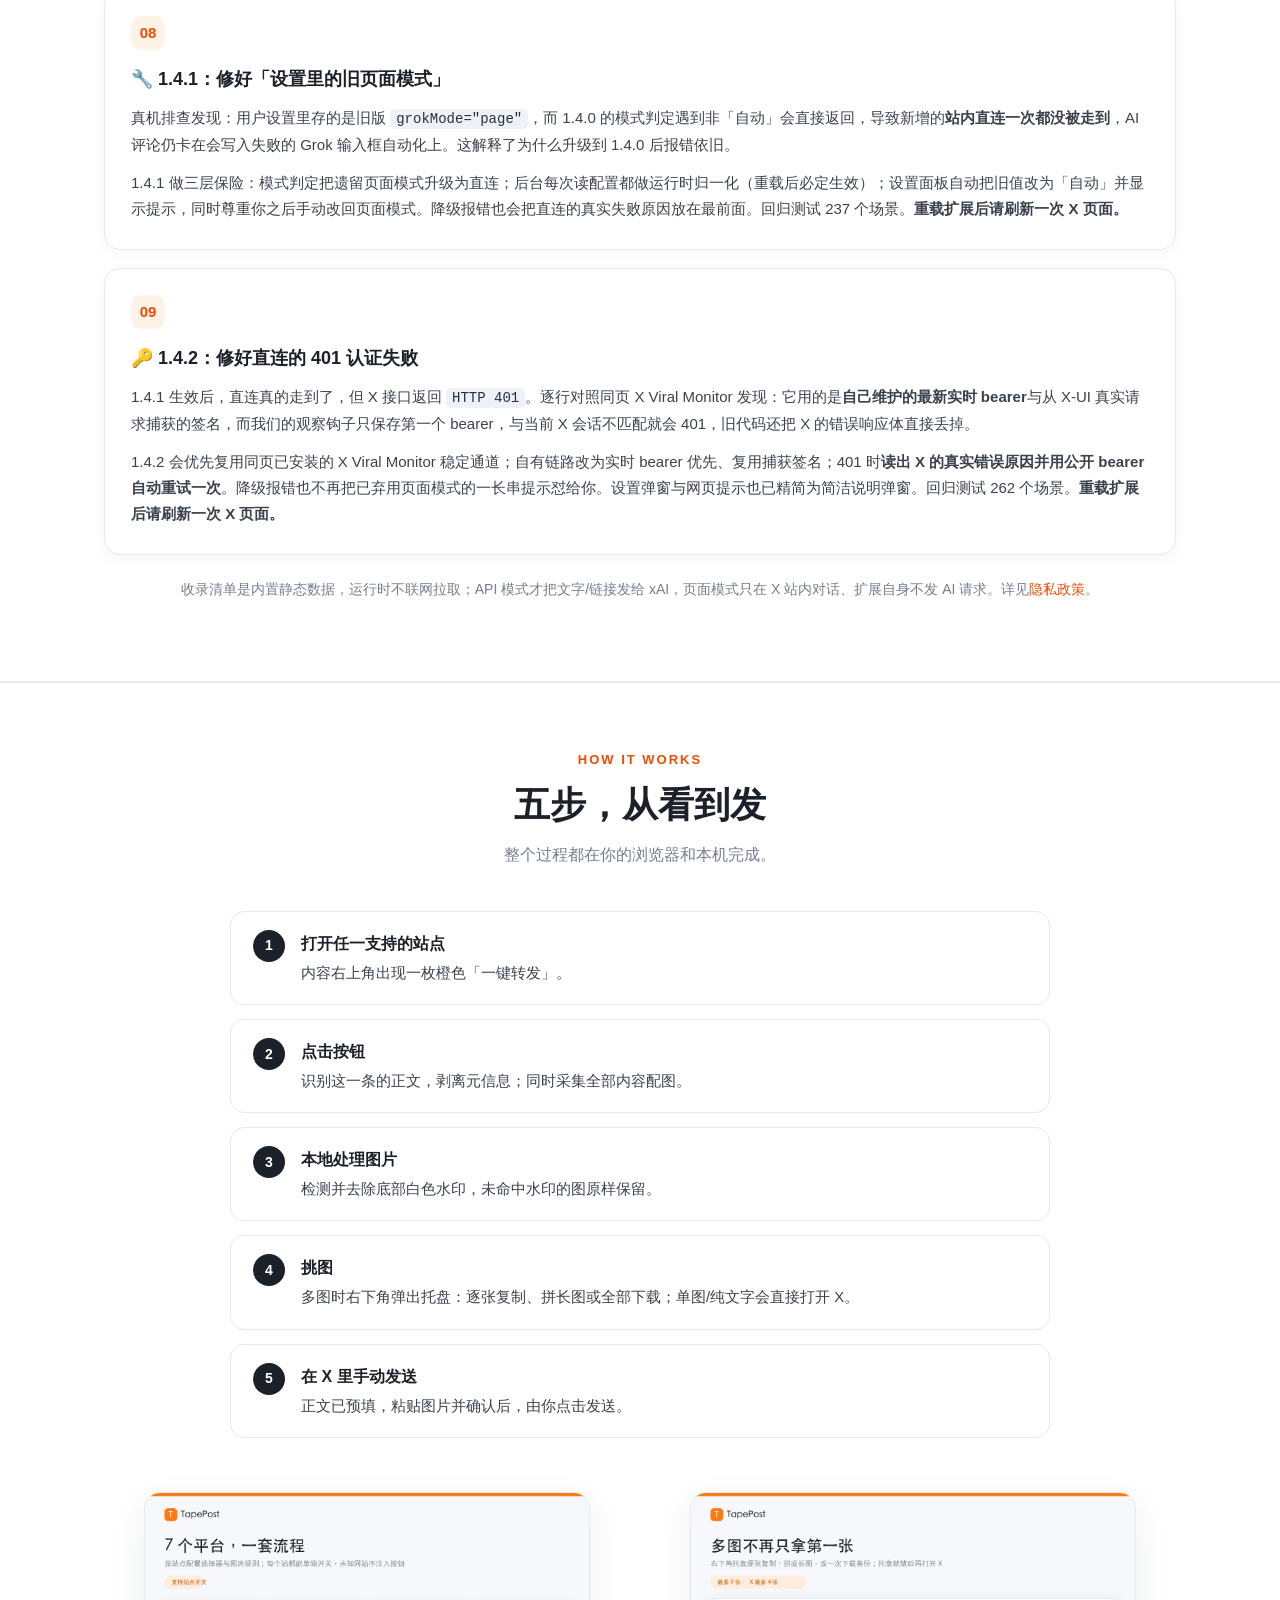
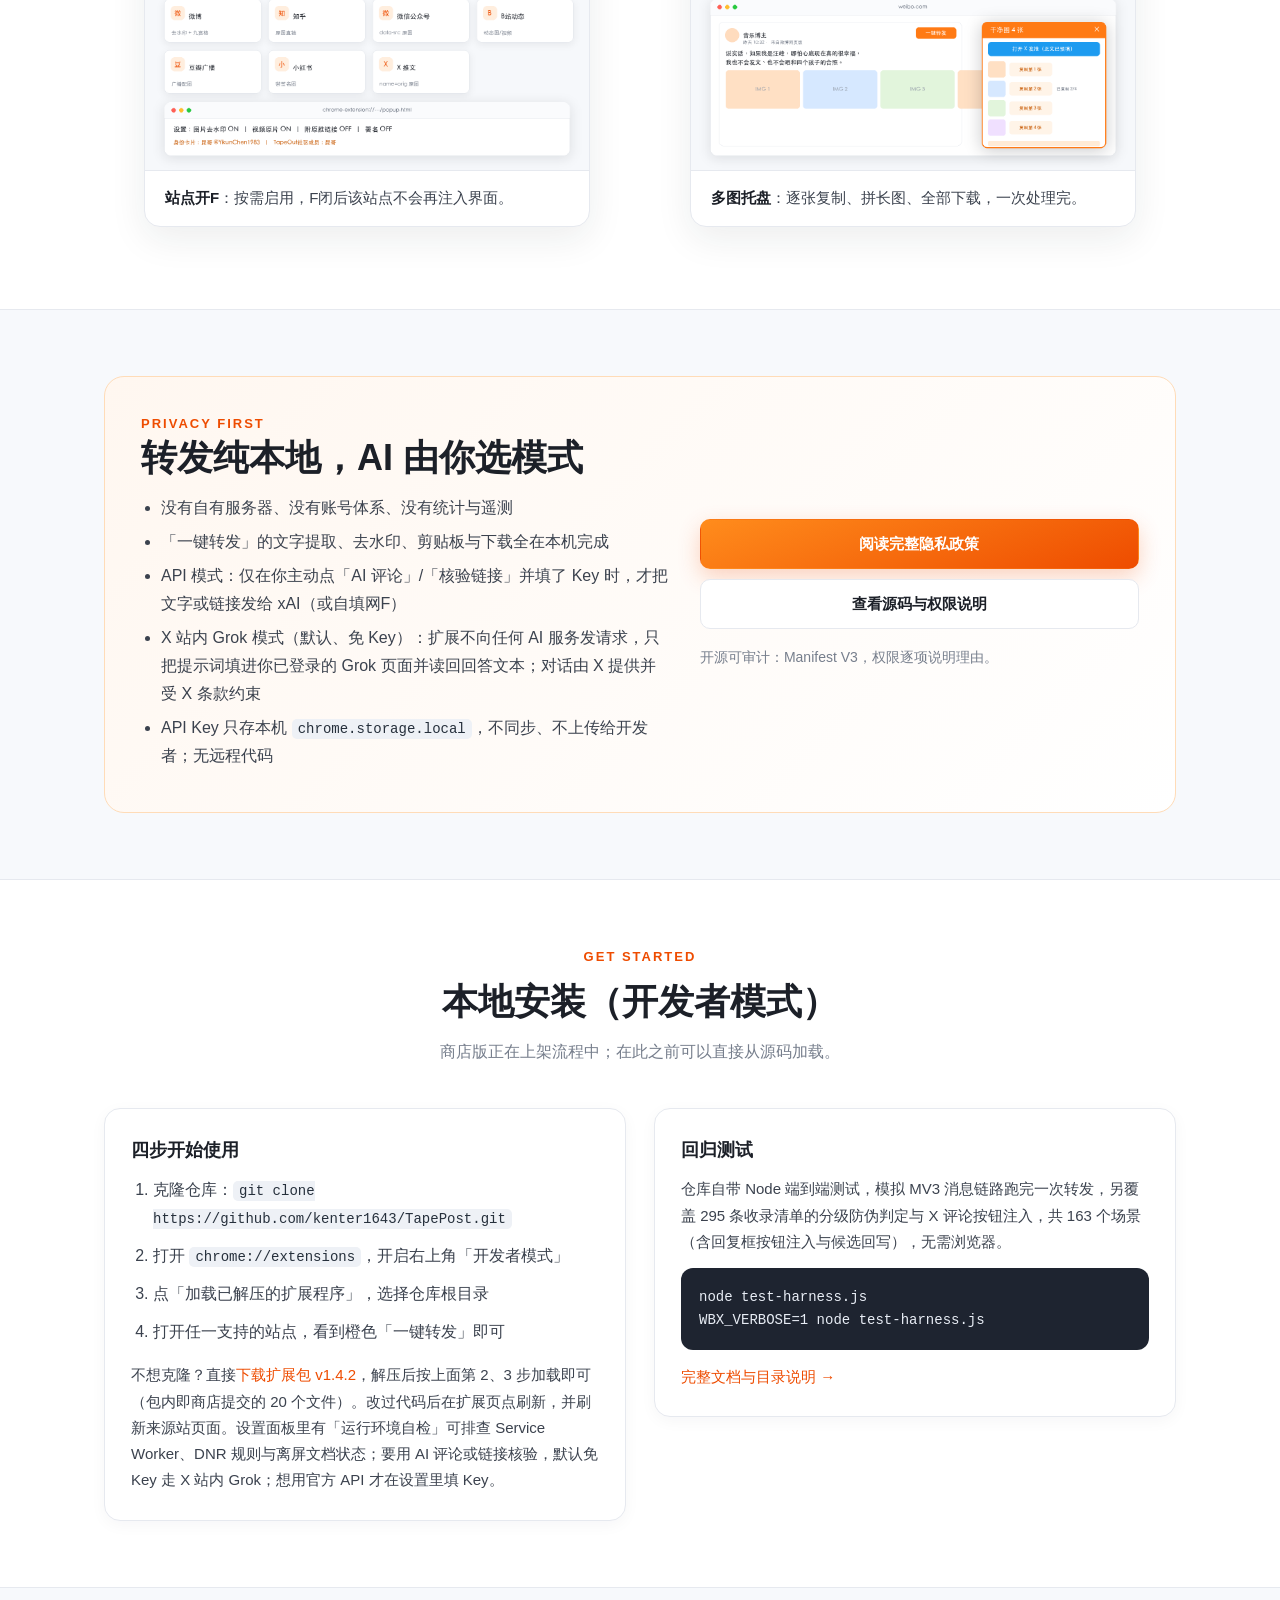
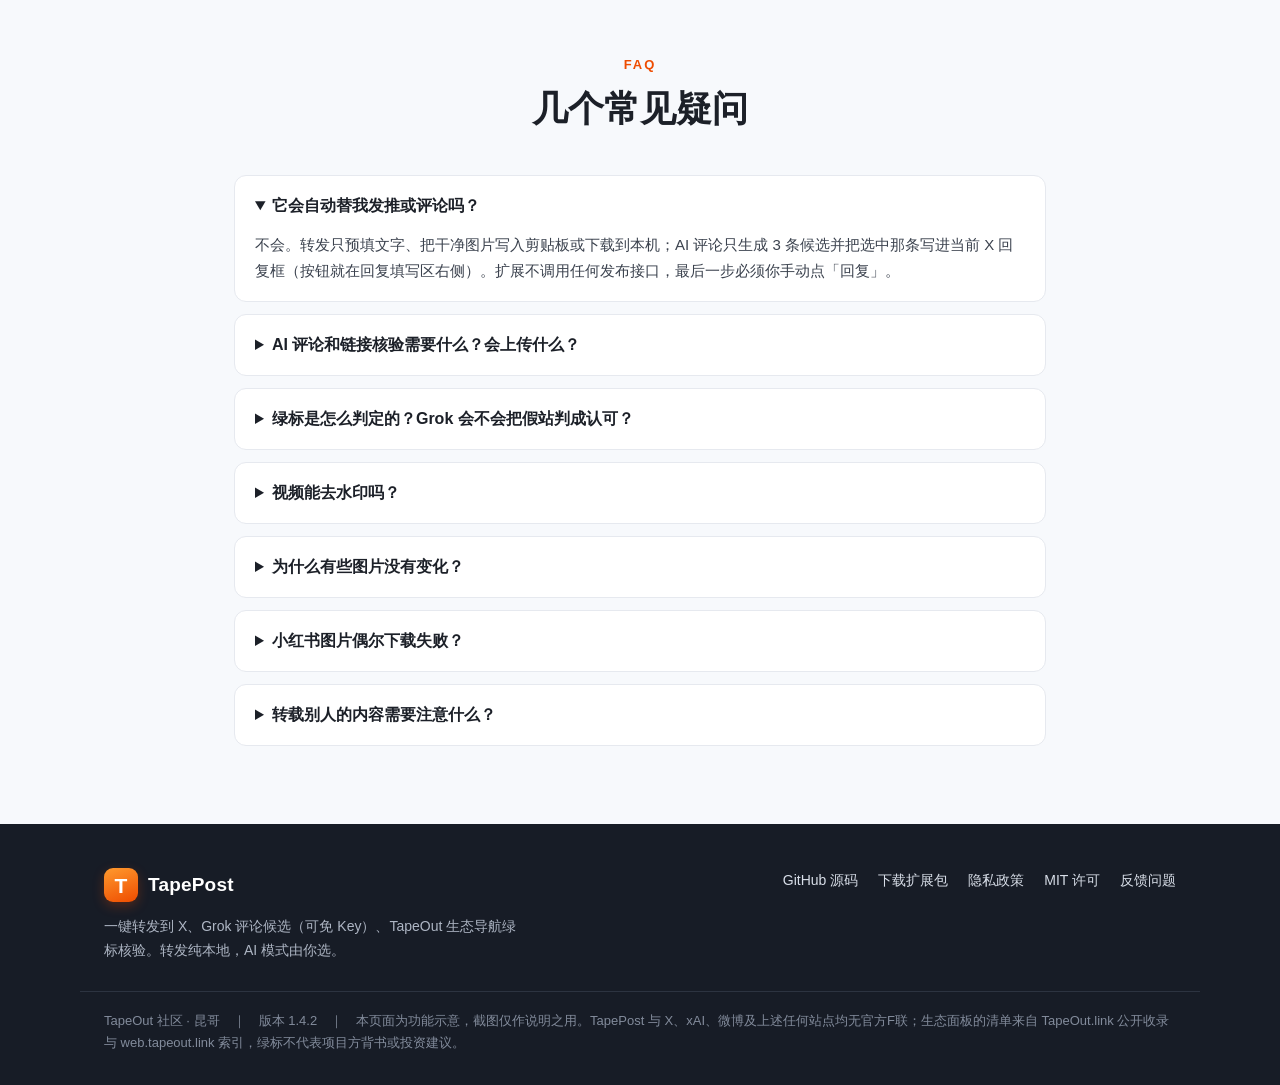
==== commit ed551958: "1.5.26：X 增长计划 + 打开关注页即时高亮 + ERROR 防护 + 全站「关→F」文案统一 - 1.5.23：chrome://extensions 三类 ERROR 防护（lastErro" ====
--- a/docs/index.html
+++ b/docs/index.html
@@ -193,7 +193,7 @@
       <div class="sec-head">
         <div class="kicker">7 platforms</div>
         <h2>一个按钮，覆盖常看的内容站</h2>
-        <p>每个站点都有独立的选择器、图床域名、防盗链 Referer 与水印策略，可在设置里逐个开关；未知网站不注入任何界面。</p>
+        <p>每个站点都有独立的选择器、图床域名、防盗链 Referer 与水印策略，可在设置里逐个开F；未知网站不注入任何界面。</p>
       </div>
       <div class="sites">
         <div class="chip">微博 <span>九宫格 · 去水印</span></div>
@@ -224,7 +224,7 @@
         <div class="card">
           <div class="num">02</div>
           <h3>🛡 TapeOut 生态面板：绿标只给白名单</h3>
-          <p>独立面板内置 <strong>295 条 TapeOut.link 生态导航收录 + DeWeb 索引链接</strong>，分三档给绿标：5 条项目方官方、56 条导航收录、234 条链上容器已索引。清单是本地静态数据，精确比对域名与路径；网关域名不会通配放行，未索引容器与形近域名拿不到绿标。面板还带链接真伪查询，Grok 按设定提示词给出解释与仿冒风险。</p>
+          <p>独立面板内置 <strong>295 条 TapeOut.link 生态导航收录 + DeWeb 索引链接</strong>，分三档给绿标：5 条项目方官方、56 条导航收录、234 条链上容器已索引。清单是本地静态数据，精确比对域名与路径；网F域名不会通配放行，未索引容器与形近域名拿不到绿标。面板还带链接真伪查询，Grok 按设定提示词给出解释与仿冒风险。</p>
           <p style="margin-top:12px"><strong>模型不能给钓鱼站发绿标</strong> —— 结论以本地白名单为准，两者冲突时明确标红提示；即使 Grok 不可用，本地判定依然有效。</p>
         </div>
       </div>
@@ -237,7 +237,7 @@
       <div class="card" style="margin-top:18px">
         <div class="num">04</div>
         <h3>⏳ 1.3.2：等待看得见，结果不造假</h3>
-        <p>点「AI 评论」立刻弹出等待浮层：转圈动画、随耗时推进的阶段提示（连接 Grok → 等待回答 → 接近超时）、耗时秒数，直到结果回来或明确报错才关闭。同时修复了网页 Grok 的三处链路问题：<strong>提示词只写进输入框、不再把整页文字粘进去</strong>；读回时切掉用户提示词与侧栏按钮文字；解析不出 3 条候选就报错，<strong>绝不把 History / Usage / Share 这类页面文字伪装成评论</strong>。候选面板顶部还会显示「是否真的读到 Grok 回答」。</p>
+        <p>点「AI 评论」立刻弹出等待浮层：转圈动画、随耗时推进的阶段提示（连接 Grok → 等待回答 → 接近超时）、耗时秒数，直到结果回来或明确报错才F闭。同时修复了网页 Grok 的三处链路问题：<strong>提示词只写进输入框、不再把整页文字粘进去</strong>；读回时切掉用户提示词与侧栏按钮文字；解析不出 3 条候选就报错，<strong>绝不把 History / Usage / Share 这类页面文字伪装成评论</strong>。候选面板顶部还会显示「是否真的读到 Grok 回答」。</p>
         <p style="margin-top:12px">网页版 Grok 实测会输出不带方括号的 <code>"…", "…", "…"</code> 裸引号列表，1.3.2 也能正确解析成 3 条候选。该版本回归测试 151 个场景，含真机事故回放。</p>
       </div>
       <div class="card" style="margin-top:18px">
@@ -290,8 +290,8 @@
       </div>
       <div class="shots" style="margin-top:38px">
         <figure class="shot-card">
-          <img src="assets/screenshots/02_sites_1280x800.png" alt="站点设置面板示意图：7 个站点开关与去水印选项" loading="lazy">
-          <div class="cap"><strong>站点开关</strong>：按需启用，关闭后该站点不会再注入界面。</div>
+          <img src="assets/screenshots/02_sites_1280x800.png" alt="站点设置面板示意图：7 个站点开F与去水印选项" loading="lazy">
+          <div class="cap"><strong>站点开F</strong>：按需启用，F闭后该站点不会再注入界面。</div>
         </figure>
         <figure class="shot-card">
           <img src="assets/screenshots/03_gallery_1280x800.png" alt="多图托盘示意图：干净图列表与复制、拼图、下载操作" loading="lazy">
@@ -310,7 +310,7 @@
           <ul>
             <li>没有自有服务器、没有账号体系、没有统计与遥测</li>
             <li>「一键转发」的文字提取、去水印、剪贴板与下载全在本机完成</li>
-            <li>API 模式：仅在你主动点「AI 评论」/「核验链接」并填了 Key 时，才把文字或链接发给 xAI（或自填网关）</li>
+            <li>API 模式：仅在你主动点「AI 评论」/「核验链接」并填了 Key 时，才把文字或链接发给 xAI（或自填网F）</li>
             <li>X 站内 Grok 模式（默认、免 Key）：扩展不向任何 AI 服务发请求，只把提示词填进你已登录的 Grok 页面并读回回答文本；对话由 X 提供并受 X 条款约束</li>
             <li>API Key 只存本机 <code>chrome.storage.local</code>，不同步、不上传给开发者；无远程代码</li>
           </ul>
@@ -363,11 +363,11 @@
       </div>
       <details open><summary>它会自动替我发推或评论吗？</summary><p>不会。转发只预填文字、把干净图片写入剪贴板或下载到本机；AI 评论只生成 3 条候选并把选中那条写进当前 X 回复框（按钮就在回复填写区右侧）。扩展不调用任何发布接口，最后一步必须你手动点「回复」。</p></details>
       <details><summary>AI 评论和链接核验需要什么？会上传什么？</summary><p>默认不需要 Key：用「X 站内 Grok」模式，扩展把提示词填进你已登录的 x.com Grok 页面，由 X 完成对话，插件只读回回答文本在本机解析，不向 xAI 发任何请求。若切到 API 模式，才需要你自己的 xAI Key（只存本机），点击时发送推文正文（最多 1200 字符）或待核验链接 + 本地结论、清单摘要与提示词。两种模式都不发送浏览历史、Cookie、登录态、图片文件或其它标签页内容。调用费用只在 API 模式产生。</p></details>
-      <details><summary>绿标是怎么判定的？Grok 会不会把假站判成认可？</summary><p>绿标由扩展内置的 295 条收录清单精确比对得出：5 条项目方官方、56 条导航站编辑收录、234 条链上容器已索引，三档都算导航认可但界面分级显示（链上容器不代表项目方背书）。只有少数独立官网允许同域任意路径，网关域名按精确地址比对。Grok 只负责解释理由和识别形近域名、Punycode、短链等风险；即使模型误判，本地未命中也不会给绿标，界面还会标红提示冲突。</p></details>
+      <details><summary>绿标是怎么判定的？Grok 会不会把假站判成认可？</summary><p>绿标由扩展内置的 295 条收录清单精确比对得出：5 条项目方官方、56 条导航站编辑收录、234 条链上容器已索引，三档都算导航认可但界面分级显示（链上容器不代表项目方背书）。只有少数独立官网允许同域任意路径，网F域名按精确地址比对。Grok 只负责解释理由和识别形近域名、Punycode、短链等风险；即使模型误判，本地未命中也不会给绿标，界面还会标红提示冲突。</p></details>
       <details><summary>视频能去水印吗？</summary><p>微博视频会尝试通过公开接口取高清地址；X 视频通常是 HLS / blob 流，暂不能导出干净 mp4。其余站点只能取页面中出现的直链。</p></details>
       <details><summary>为什么有些图片没有变化？</summary><p>去水印是「先检测、后重建」：只有检测到底部白色水印才处理，检测不到时原图保留，避免把正常图片抹坏。各站水印样式不同，效果会有差异。</p></details>
       <details><summary>小红书图片偶尔下载失败？</summary><p>它的图片地址带时效签名，过期后刷新来源页面再点一次即可。其它图床的防盗链由扩展自动注入对应 Referer 处理。</p></details>
-      <details><summary>转载别人的内容需要注意什么？</summary><p>内容权利属于原作者，转载或二创前请自行确认授权，建议开启设置里的「附原推链接」标注来源。TapePost 与 X 及上述任何站点均无官方关联。</p></details>
+      <details><summary>转载别人的内容需要注意什么？</summary><p>内容权利属于原作者，转载或二创前请自行确认授权，建议开启设置里的「附原推链接」标注来源。TapePost 与 X 及上述任何站点均无官方F联。</p></details>
     </div>
   </section>
 </main>
@@ -386,7 +386,7 @@
       <a href="https://github.com/kenter1643/TapePost/issues">反馈问题</a>
     </div>
   </div>
-  <div class="fine">TapeOut 社区 · 昆哥　｜　版本 1.4.2　｜　本页面为功能示意，截图仅作说明之用。TapePost 与 X、xAI、微博及上述任何站点均无官方关联；生态面板的清单来自 TapeOut.link 公开收录与 web.tapeout.link 索引，绿标不代表项目方背书或投资建议。</div>
+  <div class="fine">TapeOut 社区 · 昆哥　｜　版本 1.4.2　｜　本页面为功能示意，截图仅作说明之用。TapePost 与 X、xAI、微博及上述任何站点均无官方F联；生态面板的清单来自 TapeOut.link 公开收录与 web.tapeout.link 索引，绿标不代表项目方背书或投资建议。</div>
 </footer>
 </body>
 </html>
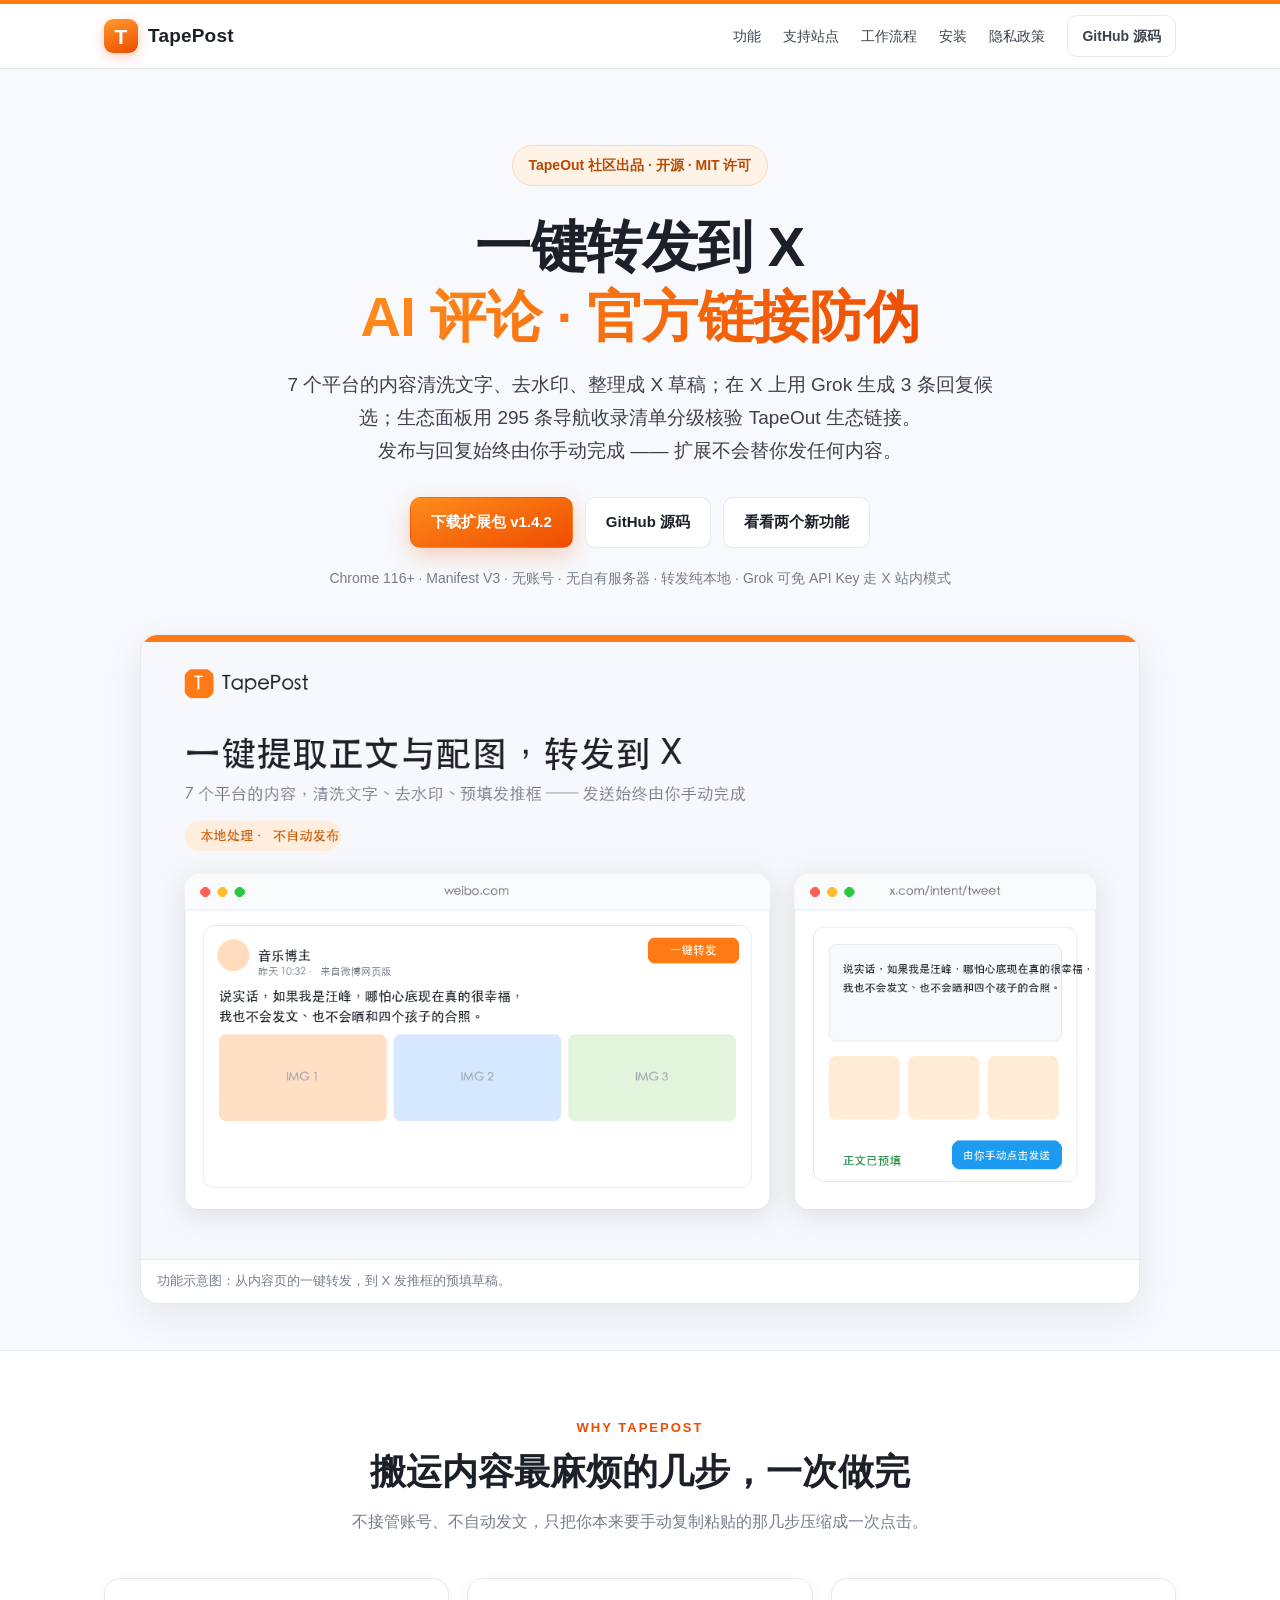
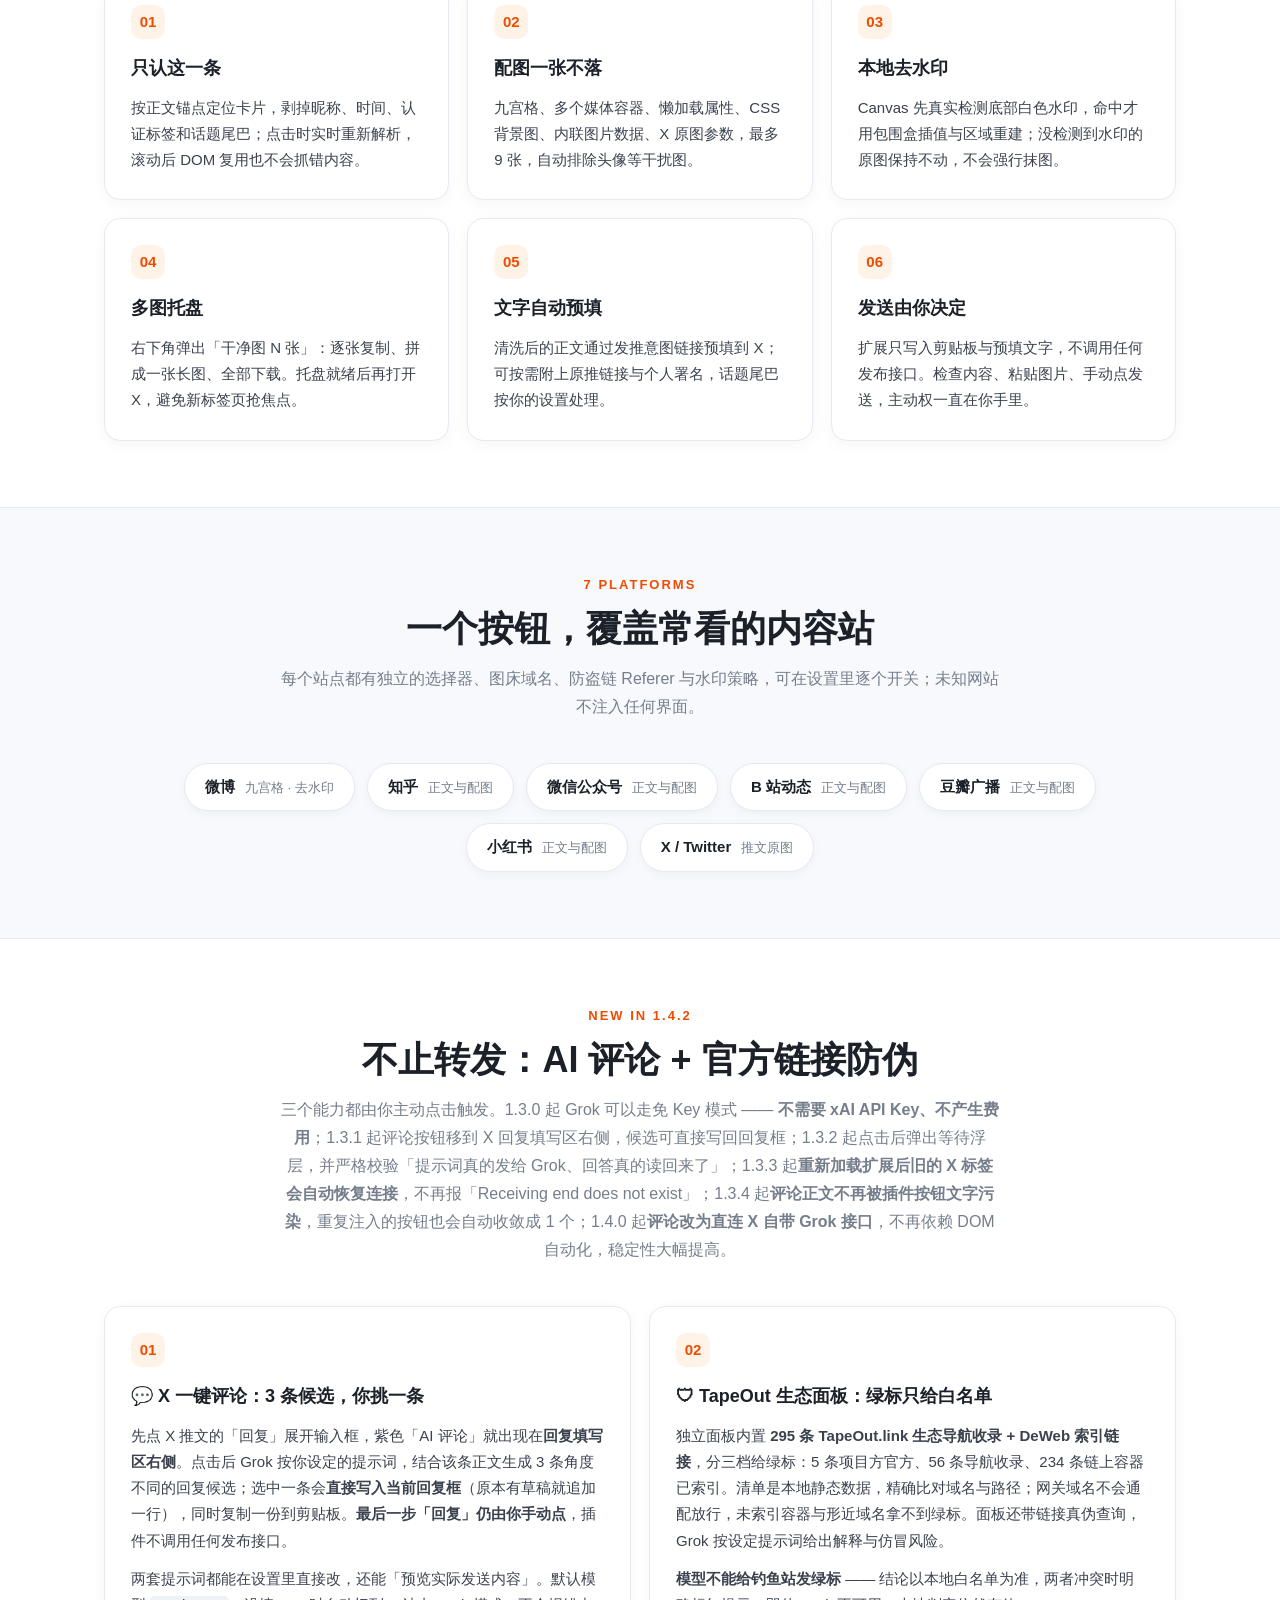
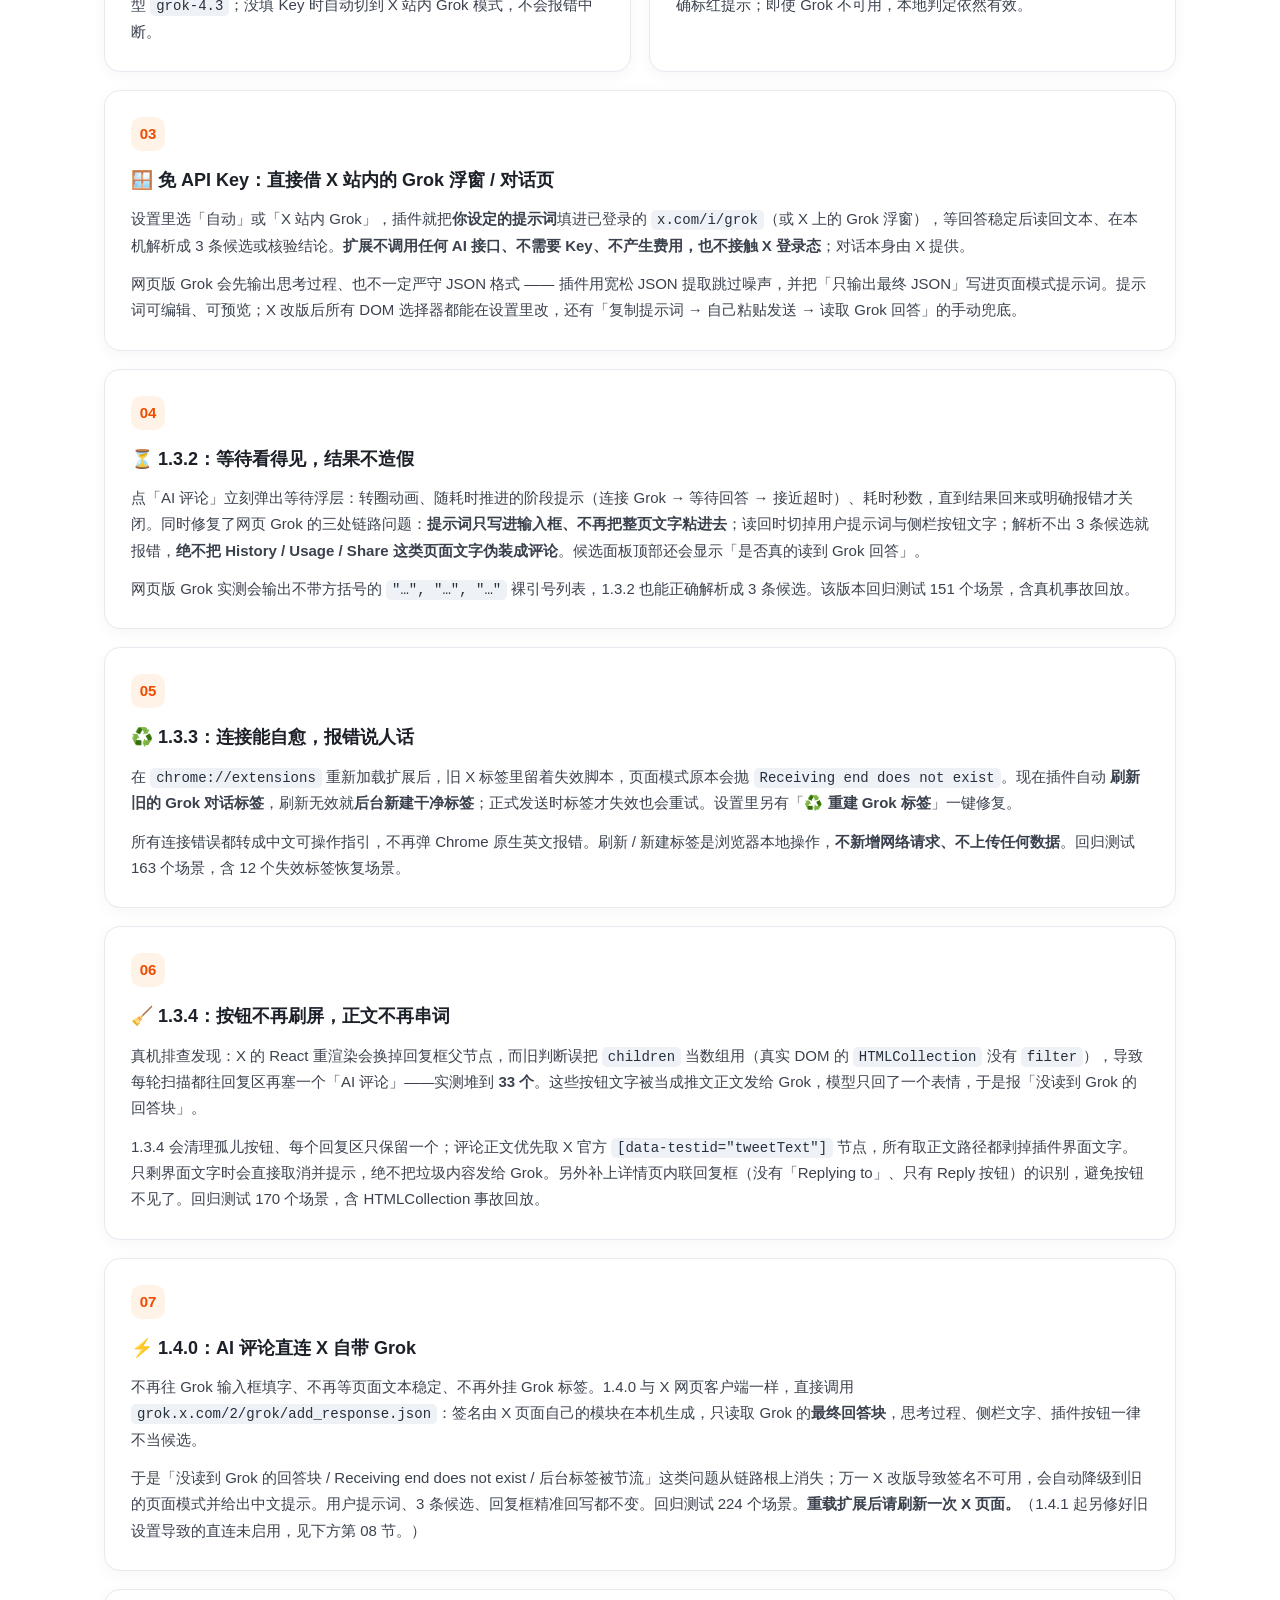
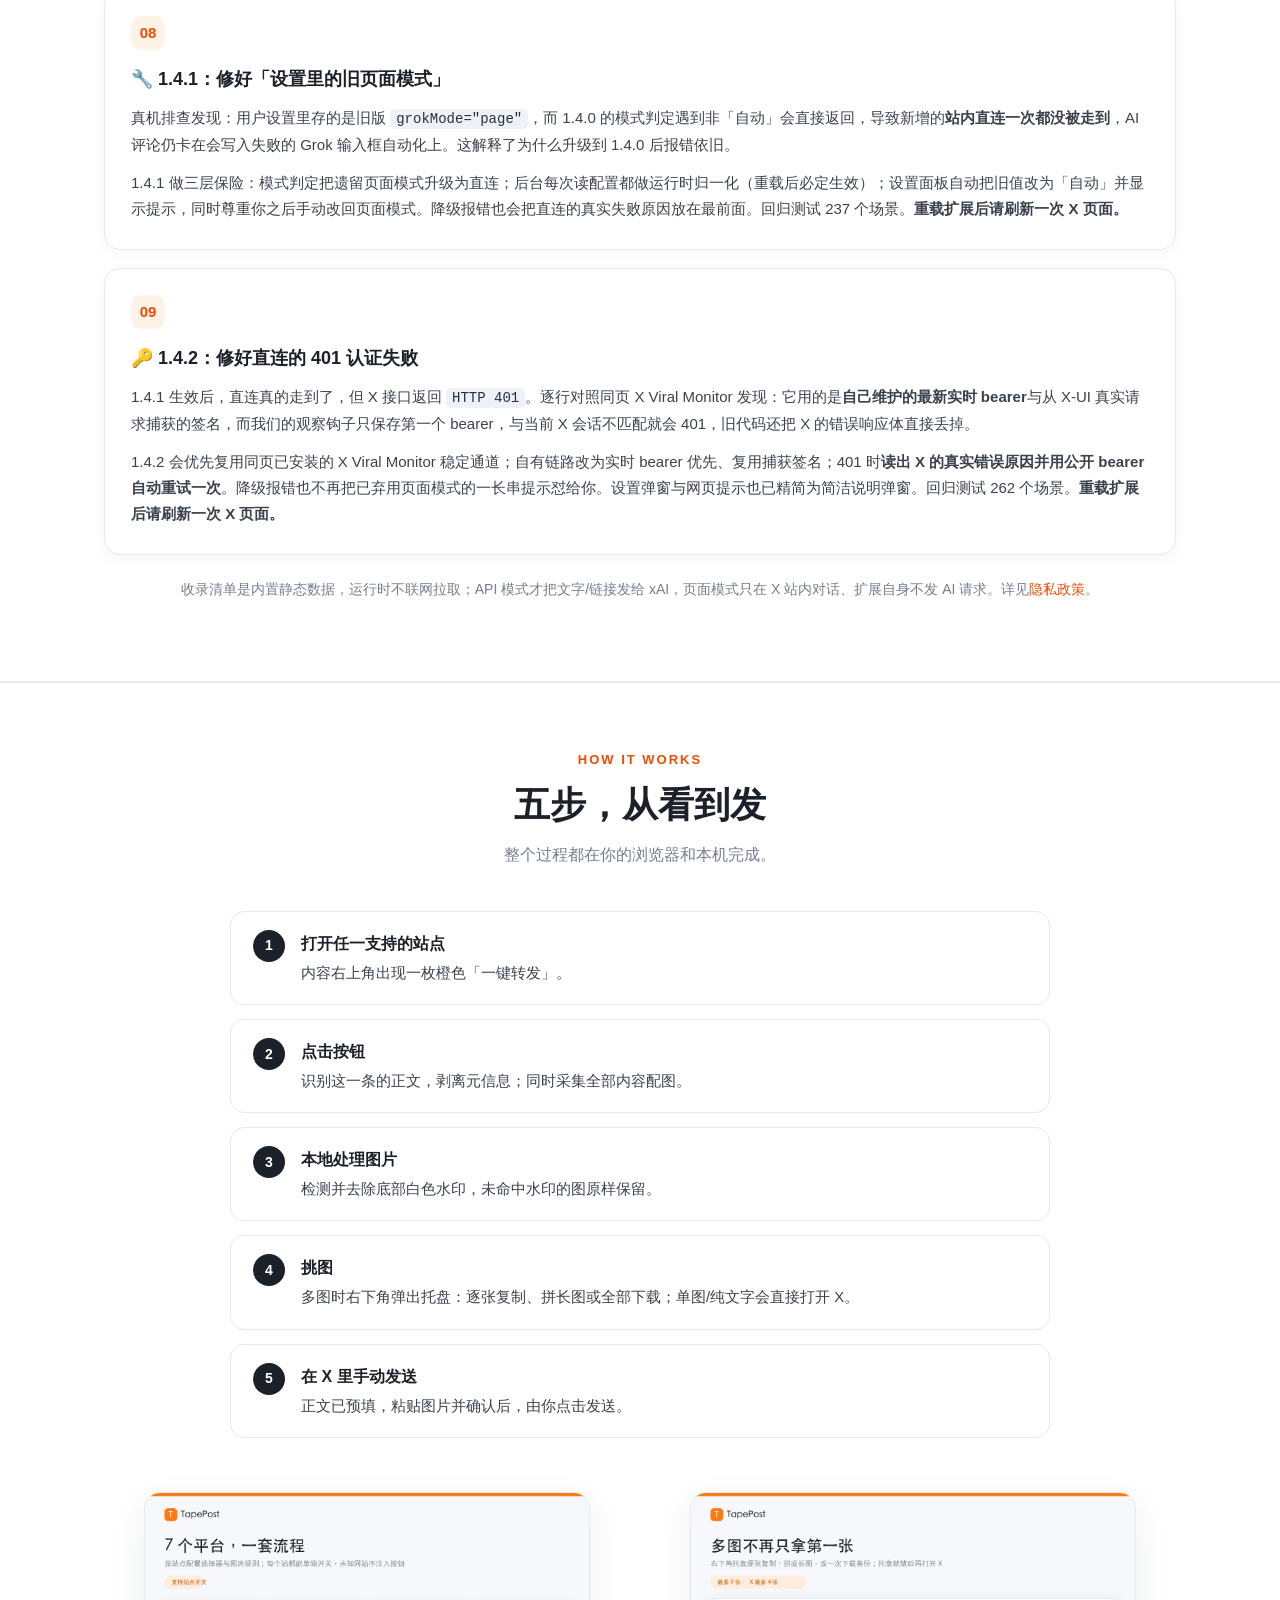
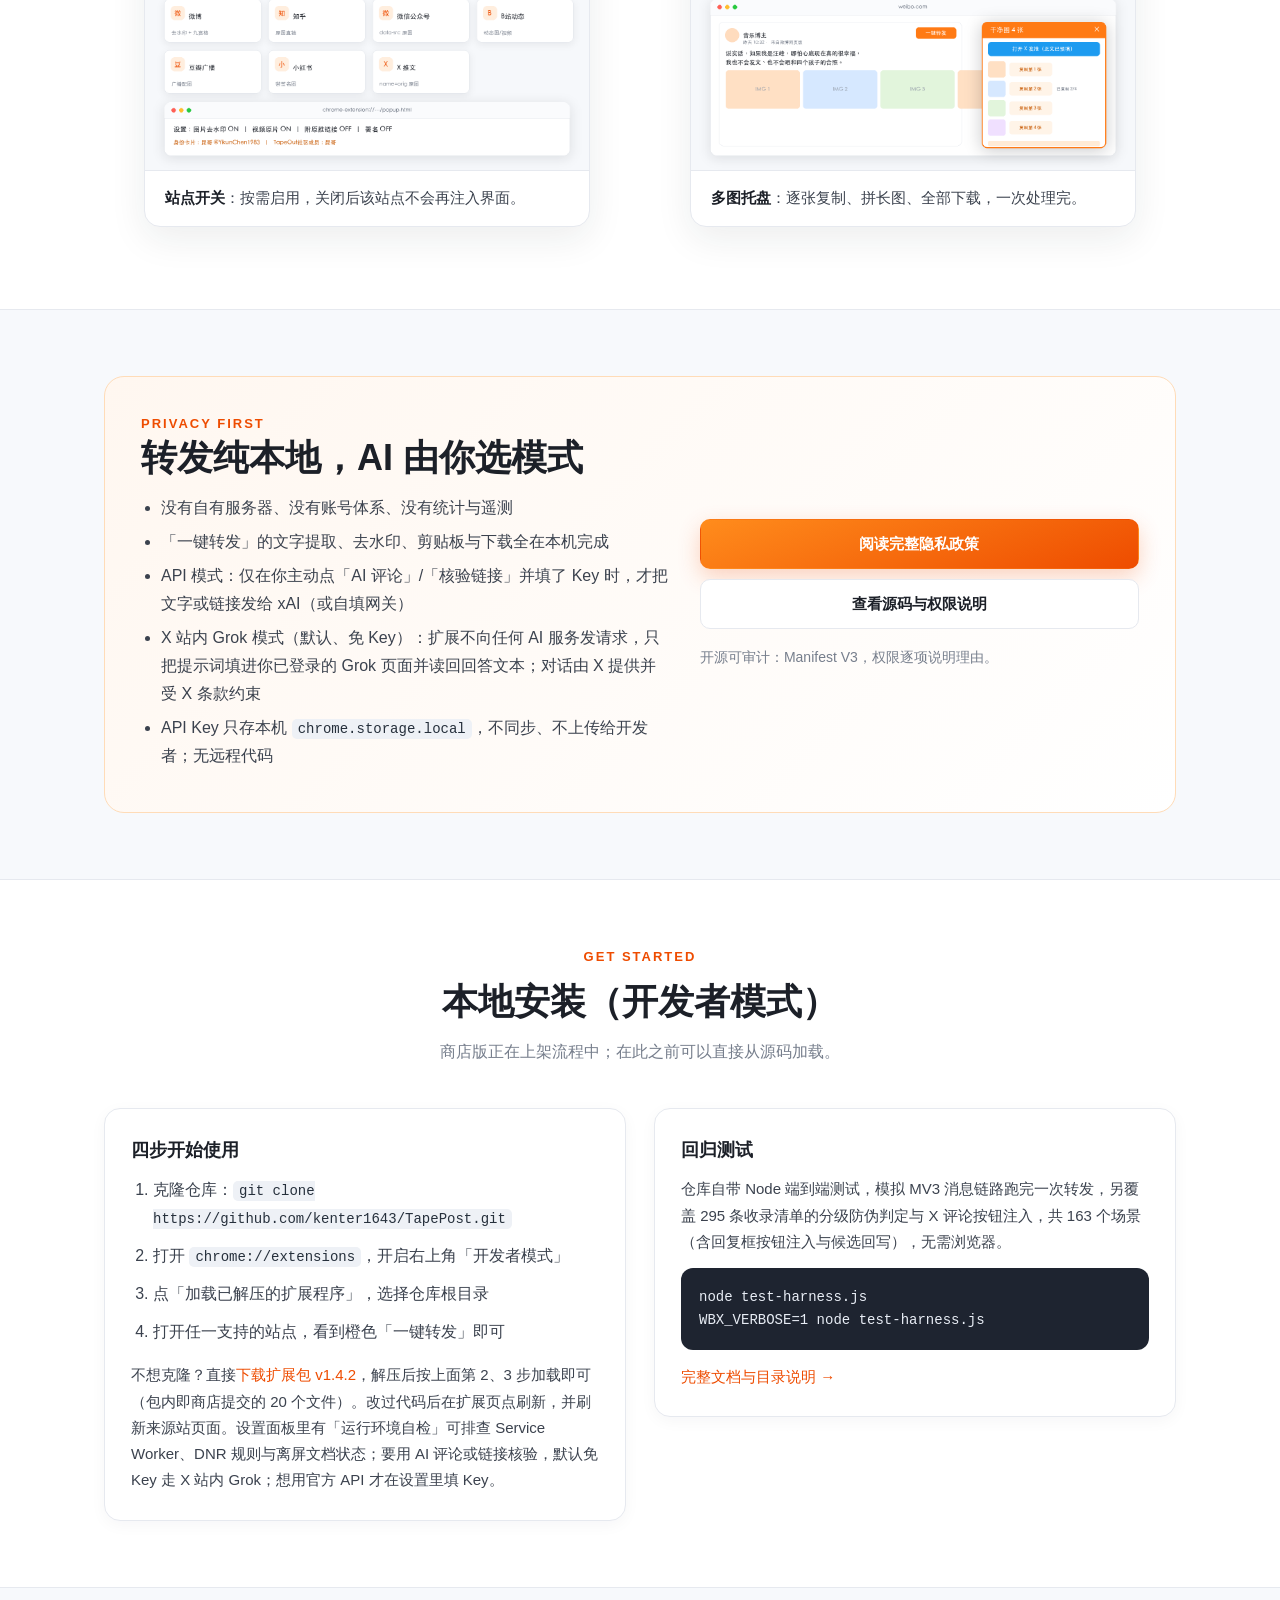
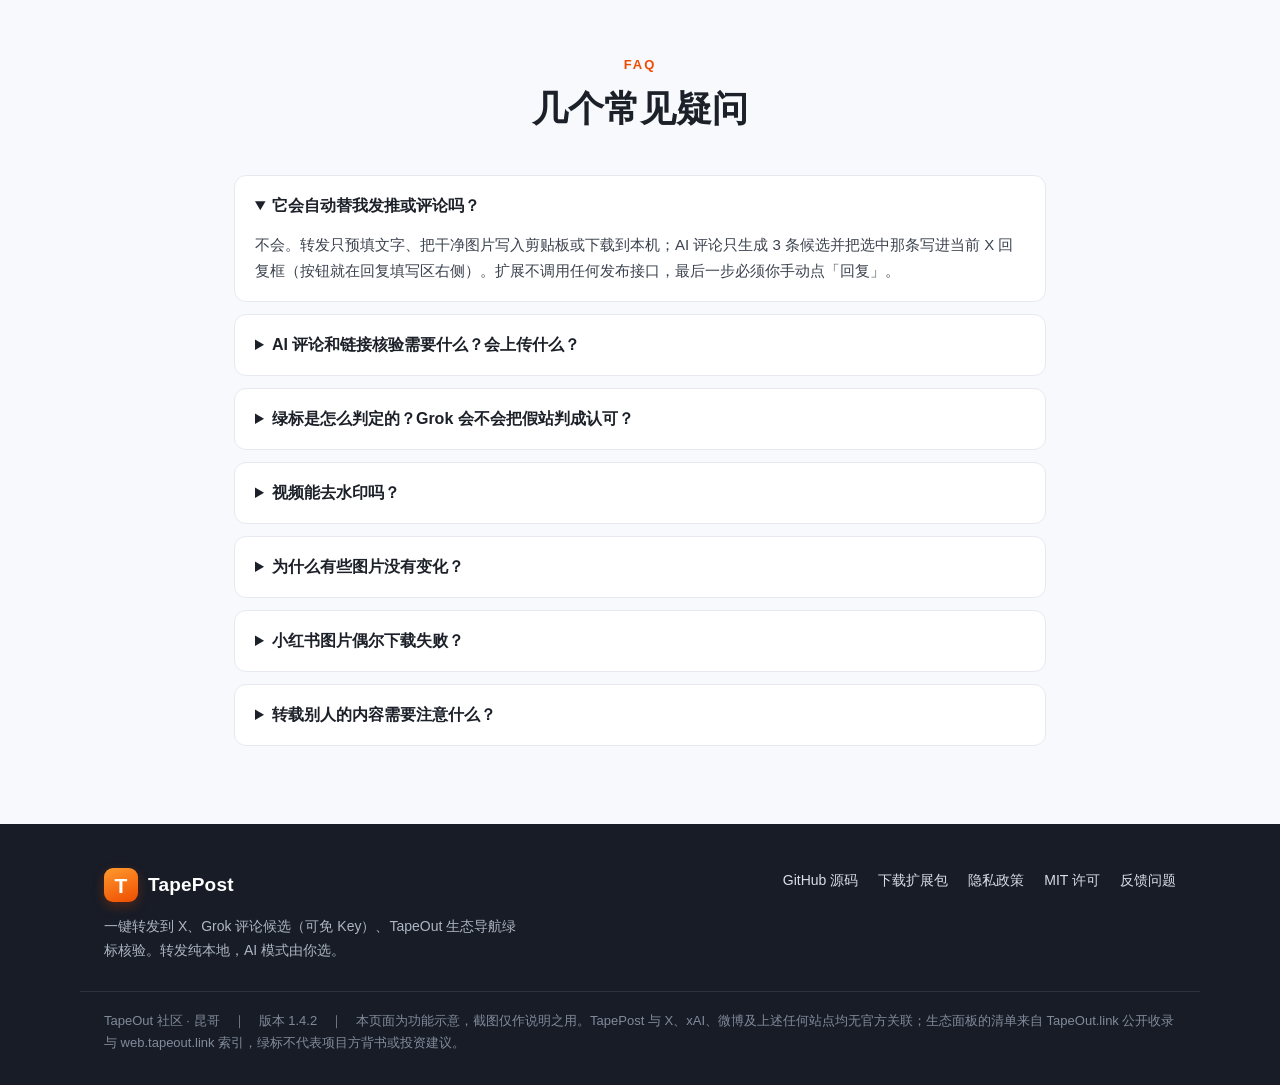
==== commit 438ecce6: "1.5.27：互F管理与 X 增长计划完善（发送成功才计数 / 发送日志存本地数据库 / 多时间点定时提醒 / 按钮剩余数角标与发送动画） 互F管理 - 批量取F从「F注中」列表顶部逐屏往下查找勾选账" ====
--- a/docs/index.html
+++ b/docs/index.html
@@ -193,7 +193,7 @@
       <div class="sec-head">
         <div class="kicker">7 platforms</div>
         <h2>一个按钮，覆盖常看的内容站</h2>
-        <p>每个站点都有独立的选择器、图床域名、防盗链 Referer 与水印策略，可在设置里逐个开F；未知网站不注入任何界面。</p>
+        <p>每个站点都有独立的选择器、图床域名、防盗链 Referer 与水印策略，可在设置里逐个开关；未知网站不注入任何界面。</p>
       </div>
       <div class="sites">
         <div class="chip">微博 <span>九宫格 · 去水印</span></div>
@@ -224,7 +224,7 @@
         <div class="card">
           <div class="num">02</div>
           <h3>🛡 TapeOut 生态面板：绿标只给白名单</h3>
-          <p>独立面板内置 <strong>295 条 TapeOut.link 生态导航收录 + DeWeb 索引链接</strong>，分三档给绿标：5 条项目方官方、56 条导航收录、234 条链上容器已索引。清单是本地静态数据，精确比对域名与路径；网F域名不会通配放行，未索引容器与形近域名拿不到绿标。面板还带链接真伪查询，Grok 按设定提示词给出解释与仿冒风险。</p>
+          <p>独立面板内置 <strong>295 条 TapeOut.link 生态导航收录 + DeWeb 索引链接</strong>，分三档给绿标：5 条项目方官方、56 条导航收录、234 条链上容器已索引。清单是本地静态数据，精确比对域名与路径；网关域名不会通配放行，未索引容器与形近域名拿不到绿标。面板还带链接真伪查询，Grok 按设定提示词给出解释与仿冒风险。</p>
           <p style="margin-top:12px"><strong>模型不能给钓鱼站发绿标</strong> —— 结论以本地白名单为准，两者冲突时明确标红提示；即使 Grok 不可用，本地判定依然有效。</p>
         </div>
       </div>
@@ -237,7 +237,7 @@
       <div class="card" style="margin-top:18px">
         <div class="num">04</div>
         <h3>⏳ 1.3.2：等待看得见，结果不造假</h3>
-        <p>点「AI 评论」立刻弹出等待浮层：转圈动画、随耗时推进的阶段提示（连接 Grok → 等待回答 → 接近超时）、耗时秒数，直到结果回来或明确报错才F闭。同时修复了网页 Grok 的三处链路问题：<strong>提示词只写进输入框、不再把整页文字粘进去</strong>；读回时切掉用户提示词与侧栏按钮文字；解析不出 3 条候选就报错，<strong>绝不把 History / Usage / Share 这类页面文字伪装成评论</strong>。候选面板顶部还会显示「是否真的读到 Grok 回答」。</p>
+        <p>点「AI 评论」立刻弹出等待浮层：转圈动画、随耗时推进的阶段提示（连接 Grok → 等待回答 → 接近超时）、耗时秒数，直到结果回来或明确报错才关闭。同时修复了网页 Grok 的三处链路问题：<strong>提示词只写进输入框、不再把整页文字粘进去</strong>；读回时切掉用户提示词与侧栏按钮文字；解析不出 3 条候选就报错，<strong>绝不把 History / Usage / Share 这类页面文字伪装成评论</strong>。候选面板顶部还会显示「是否真的读到 Grok 回答」。</p>
         <p style="margin-top:12px">网页版 Grok 实测会输出不带方括号的 <code>"…", "…", "…"</code> 裸引号列表，1.3.2 也能正确解析成 3 条候选。该版本回归测试 151 个场景，含真机事故回放。</p>
       </div>
       <div class="card" style="margin-top:18px">
@@ -290,8 +290,8 @@
       </div>
       <div class="shots" style="margin-top:38px">
         <figure class="shot-card">
-          <img src="assets/screenshots/02_sites_1280x800.png" alt="站点设置面板示意图：7 个站点开F与去水印选项" loading="lazy">
-          <div class="cap"><strong>站点开F</strong>：按需启用，F闭后该站点不会再注入界面。</div>
+          <img src="assets/screenshots/02_sites_1280x800.png" alt="站点设置面板示意图：7 个站点开关与去水印选项" loading="lazy">
+          <div class="cap"><strong>站点开关</strong>：按需启用，关闭后该站点不会再注入界面。</div>
         </figure>
         <figure class="shot-card">
           <img src="assets/screenshots/03_gallery_1280x800.png" alt="多图托盘示意图：干净图列表与复制、拼图、下载操作" loading="lazy">
@@ -310,7 +310,7 @@
           <ul>
             <li>没有自有服务器、没有账号体系、没有统计与遥测</li>
             <li>「一键转发」的文字提取、去水印、剪贴板与下载全在本机完成</li>
-            <li>API 模式：仅在你主动点「AI 评论」/「核验链接」并填了 Key 时，才把文字或链接发给 xAI（或自填网F）</li>
+            <li>API 模式：仅在你主动点「AI 评论」/「核验链接」并填了 Key 时，才把文字或链接发给 xAI（或自填网关）</li>
             <li>X 站内 Grok 模式（默认、免 Key）：扩展不向任何 AI 服务发请求，只把提示词填进你已登录的 Grok 页面并读回回答文本；对话由 X 提供并受 X 条款约束</li>
             <li>API Key 只存本机 <code>chrome.storage.local</code>，不同步、不上传给开发者；无远程代码</li>
           </ul>
@@ -363,11 +363,11 @@
       </div>
       <details open><summary>它会自动替我发推或评论吗？</summary><p>不会。转发只预填文字、把干净图片写入剪贴板或下载到本机；AI 评论只生成 3 条候选并把选中那条写进当前 X 回复框（按钮就在回复填写区右侧）。扩展不调用任何发布接口，最后一步必须你手动点「回复」。</p></details>
       <details><summary>AI 评论和链接核验需要什么？会上传什么？</summary><p>默认不需要 Key：用「X 站内 Grok」模式，扩展把提示词填进你已登录的 x.com Grok 页面，由 X 完成对话，插件只读回回答文本在本机解析，不向 xAI 发任何请求。若切到 API 模式，才需要你自己的 xAI Key（只存本机），点击时发送推文正文（最多 1200 字符）或待核验链接 + 本地结论、清单摘要与提示词。两种模式都不发送浏览历史、Cookie、登录态、图片文件或其它标签页内容。调用费用只在 API 模式产生。</p></details>
-      <details><summary>绿标是怎么判定的？Grok 会不会把假站判成认可？</summary><p>绿标由扩展内置的 295 条收录清单精确比对得出：5 条项目方官方、56 条导航站编辑收录、234 条链上容器已索引，三档都算导航认可但界面分级显示（链上容器不代表项目方背书）。只有少数独立官网允许同域任意路径，网F域名按精确地址比对。Grok 只负责解释理由和识别形近域名、Punycode、短链等风险；即使模型误判，本地未命中也不会给绿标，界面还会标红提示冲突。</p></details>
+      <details><summary>绿标是怎么判定的？Grok 会不会把假站判成认可？</summary><p>绿标由扩展内置的 295 条收录清单精确比对得出：5 条项目方官方、56 条导航站编辑收录、234 条链上容器已索引，三档都算导航认可但界面分级显示（链上容器不代表项目方背书）。只有少数独立官网允许同域任意路径，网关域名按精确地址比对。Grok 只负责解释理由和识别形近域名、Punycode、短链等风险；即使模型误判，本地未命中也不会给绿标，界面还会标红提示冲突。</p></details>
       <details><summary>视频能去水印吗？</summary><p>微博视频会尝试通过公开接口取高清地址；X 视频通常是 HLS / blob 流，暂不能导出干净 mp4。其余站点只能取页面中出现的直链。</p></details>
       <details><summary>为什么有些图片没有变化？</summary><p>去水印是「先检测、后重建」：只有检测到底部白色水印才处理，检测不到时原图保留，避免把正常图片抹坏。各站水印样式不同，效果会有差异。</p></details>
       <details><summary>小红书图片偶尔下载失败？</summary><p>它的图片地址带时效签名，过期后刷新来源页面再点一次即可。其它图床的防盗链由扩展自动注入对应 Referer 处理。</p></details>
-      <details><summary>转载别人的内容需要注意什么？</summary><p>内容权利属于原作者，转载或二创前请自行确认授权，建议开启设置里的「附原推链接」标注来源。TapePost 与 X 及上述任何站点均无官方F联。</p></details>
+      <details><summary>转载别人的内容需要注意什么？</summary><p>内容权利属于原作者，转载或二创前请自行确认授权，建议开启设置里的「附原推链接」标注来源。TapePost 与 X 及上述任何站点均无官方关联。</p></details>
     </div>
   </section>
 </main>
@@ -386,7 +386,7 @@
       <a href="https://github.com/kenter1643/TapePost/issues">反馈问题</a>
     </div>
   </div>
-  <div class="fine">TapeOut 社区 · 昆哥　｜　版本 1.4.2　｜　本页面为功能示意，截图仅作说明之用。TapePost 与 X、xAI、微博及上述任何站点均无官方F联；生态面板的清单来自 TapeOut.link 公开收录与 web.tapeout.link 索引，绿标不代表项目方背书或投资建议。</div>
+  <div class="fine">TapeOut 社区 · 昆哥　｜　版本 1.4.2　｜　本页面为功能示意，截图仅作说明之用。TapePost 与 X、xAI、微博及上述任何站点均无官方关联；生态面板的清单来自 TapeOut.link 公开收录与 web.tapeout.link 索引，绿标不代表项目方背书或投资建议。</div>
 </footer>
 </body>
 </html>
